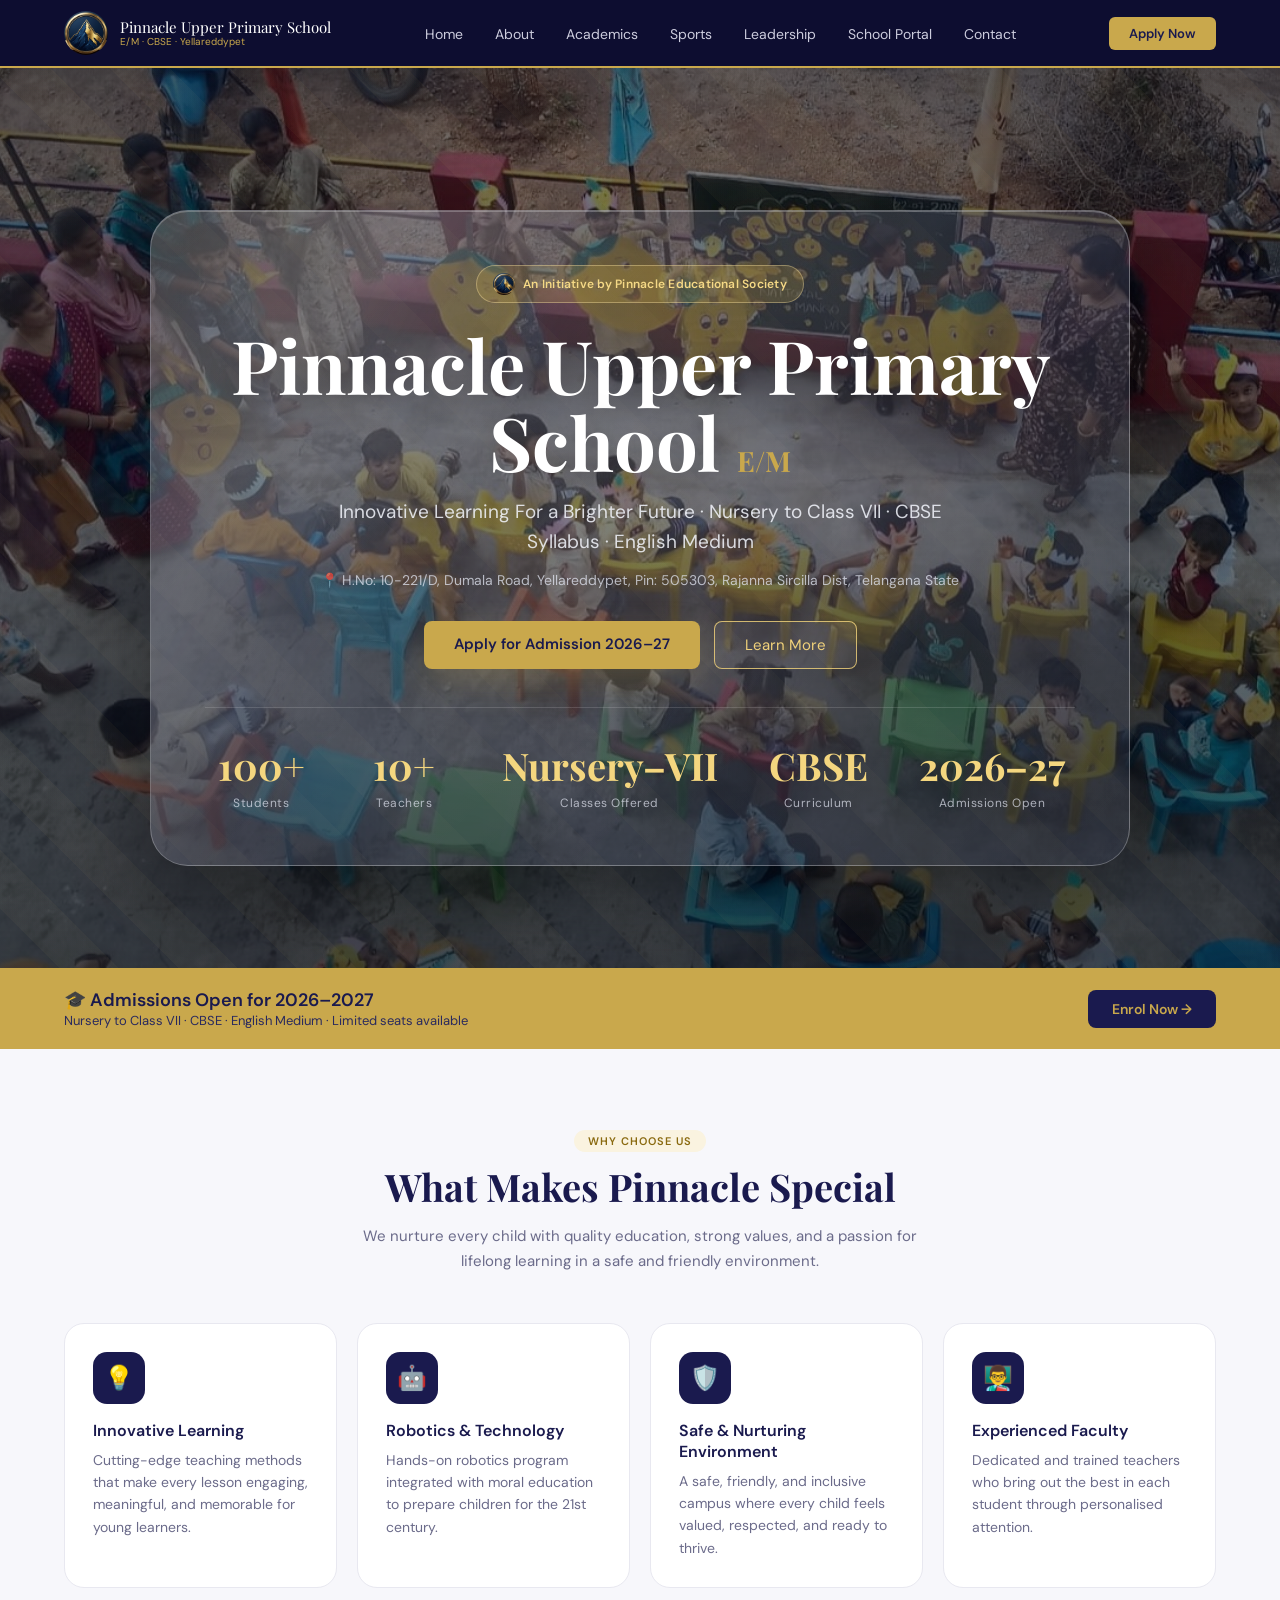
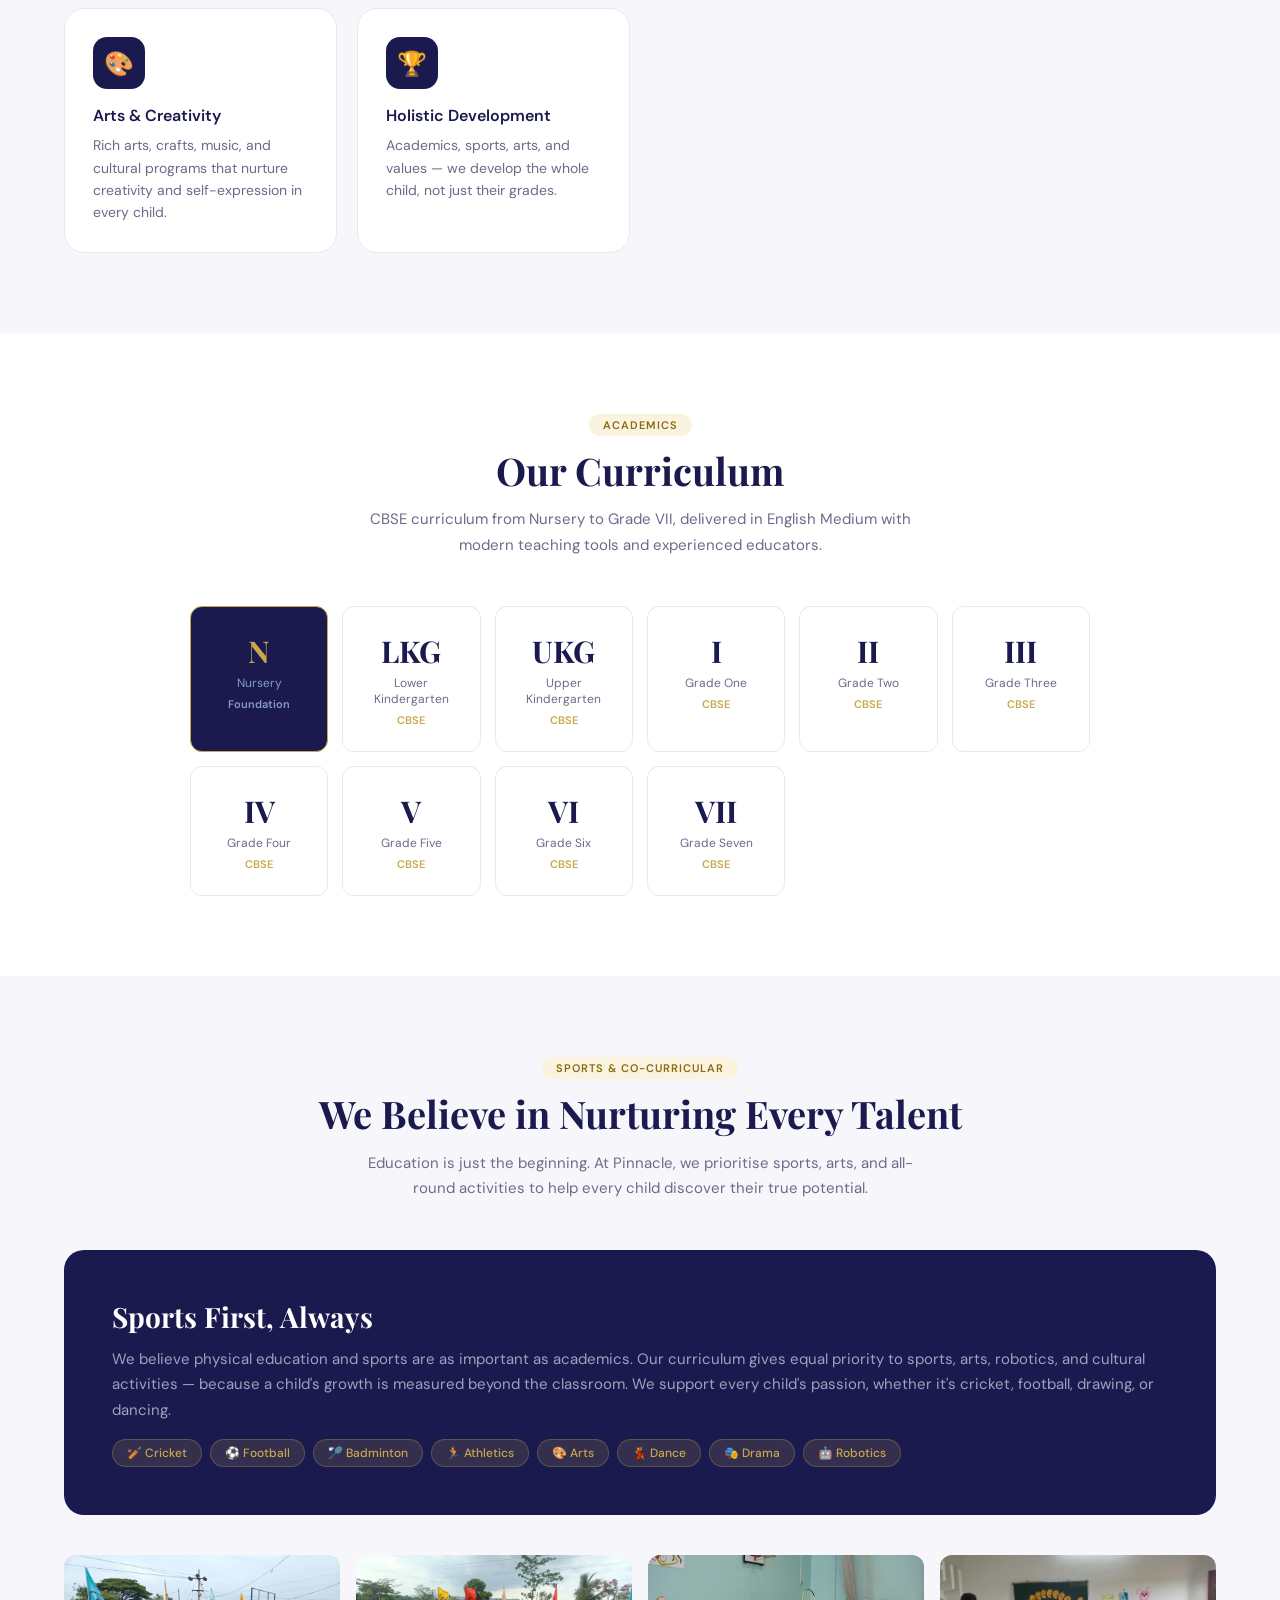
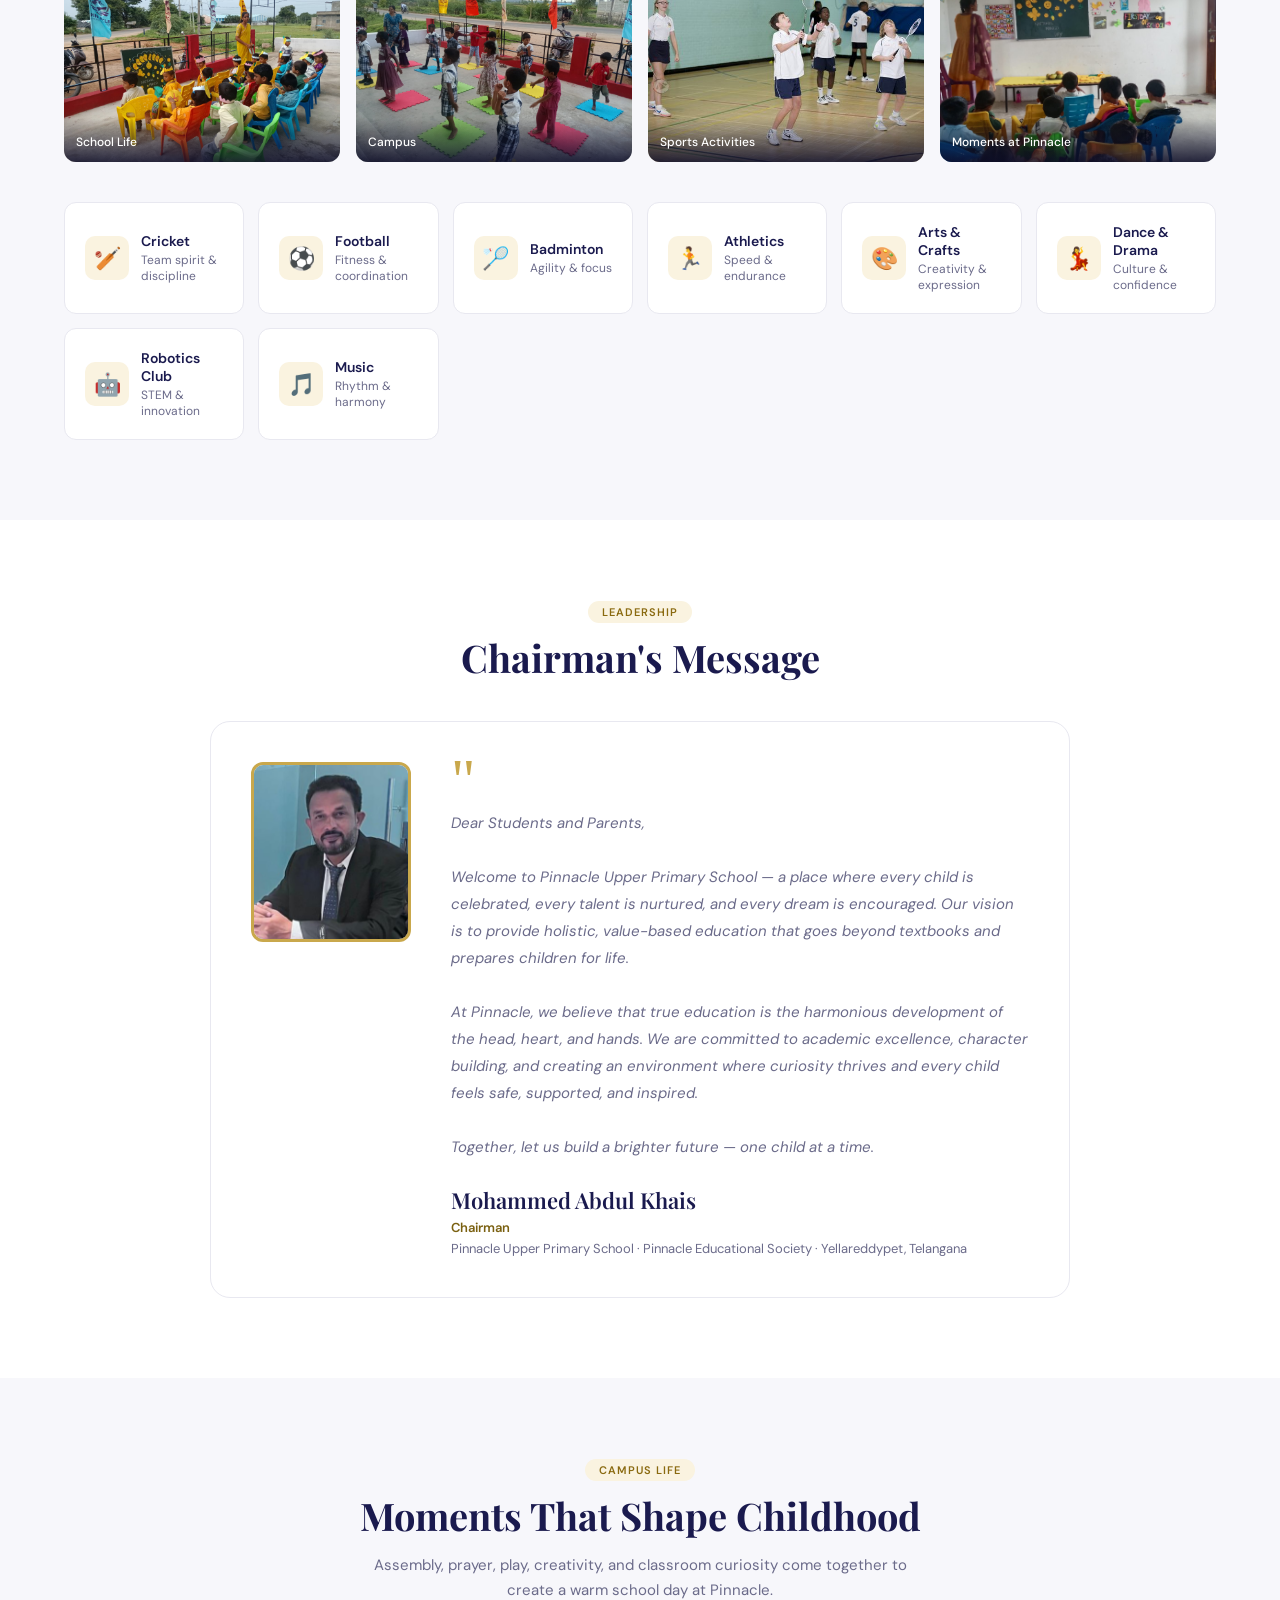
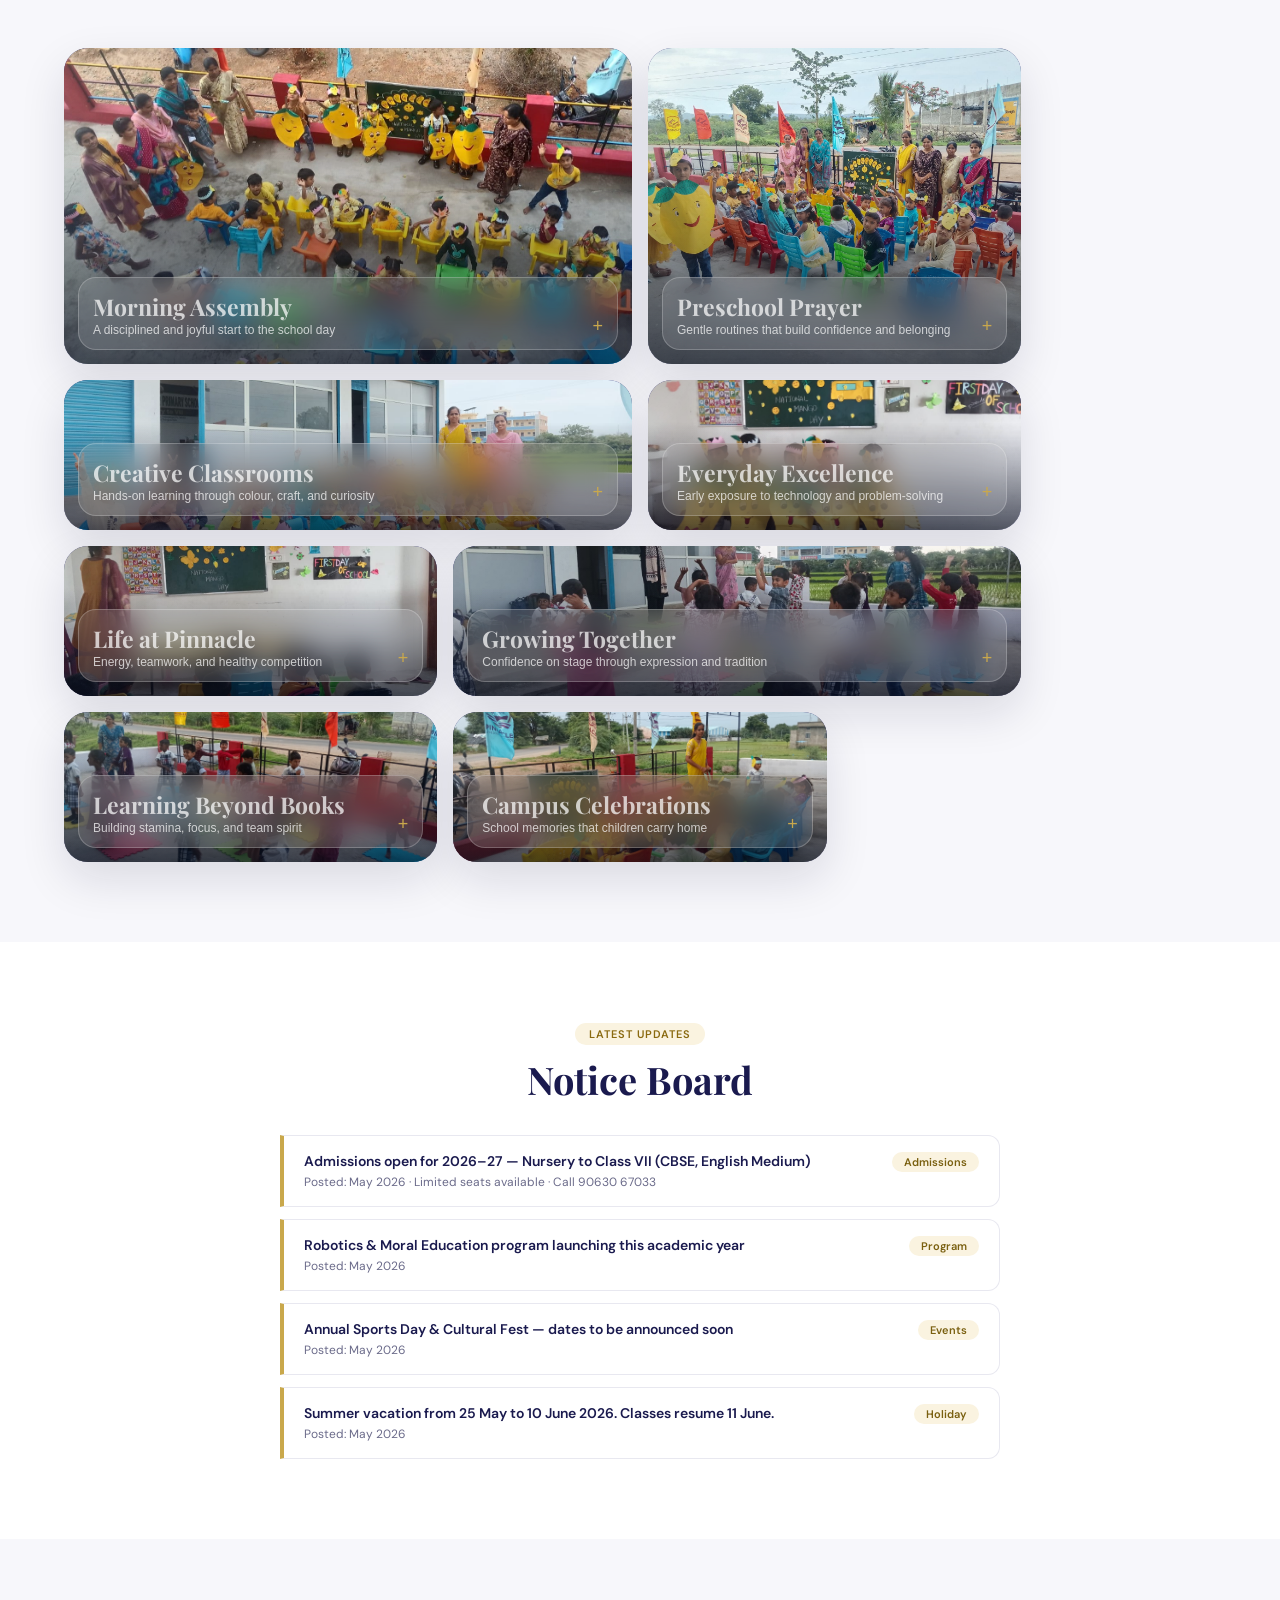
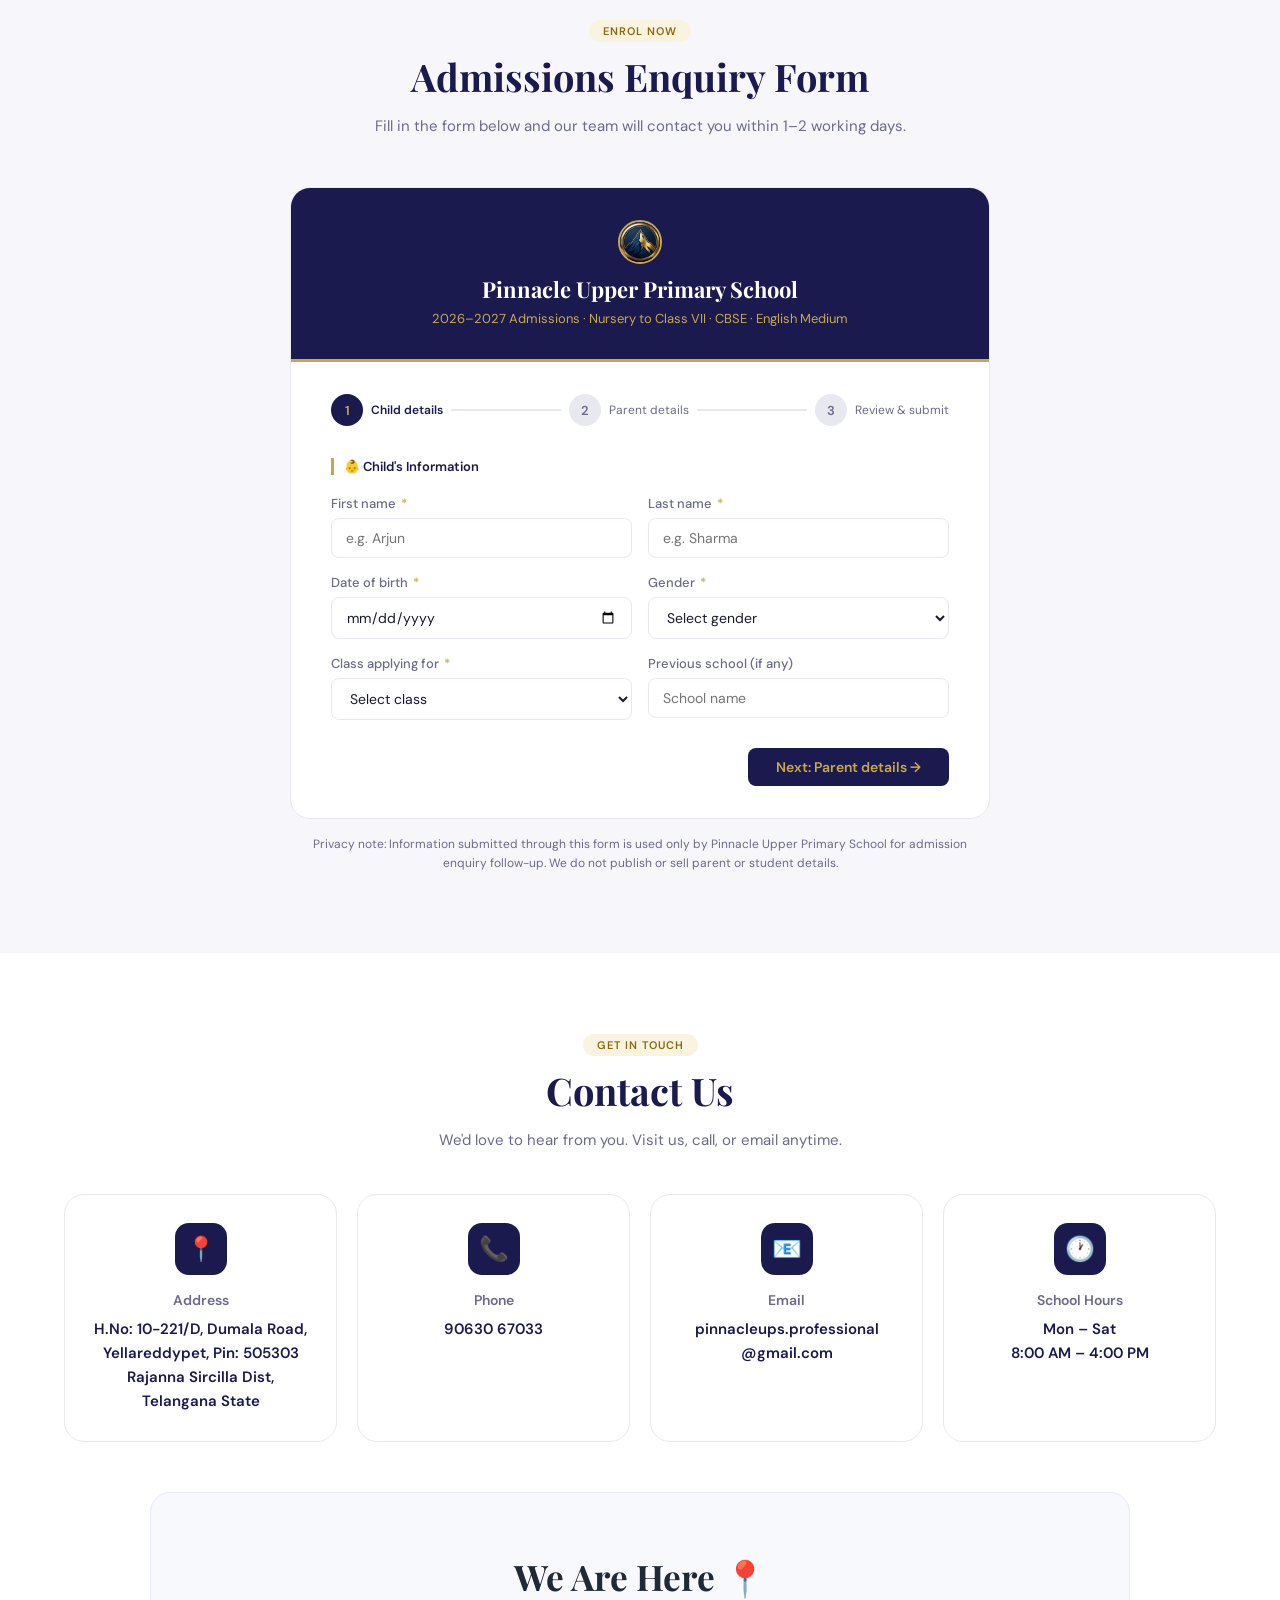
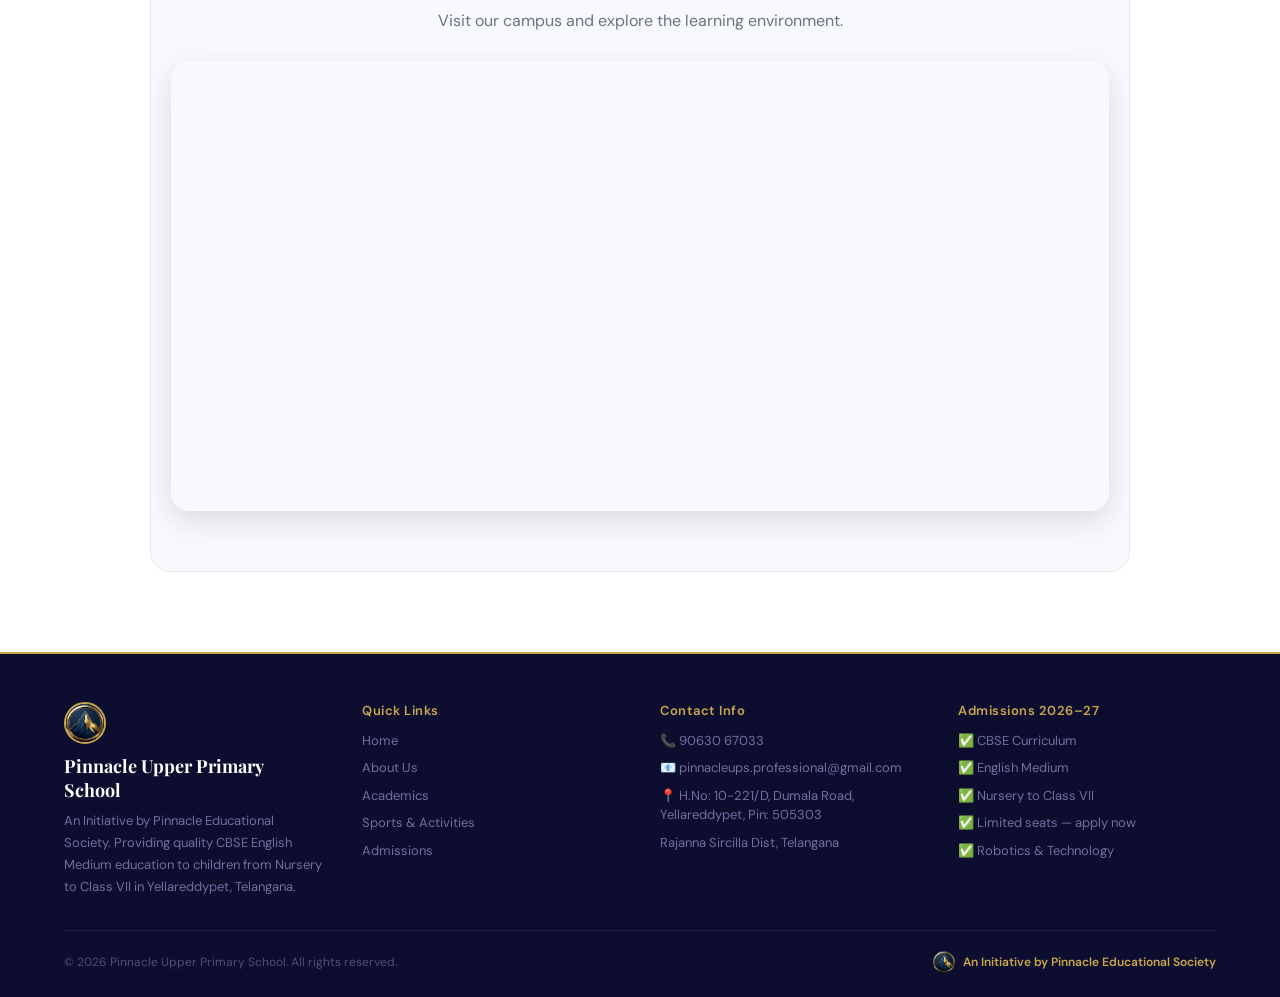
==== index.html @ 360ef7a5 "Update index.html" ====
<!doctype html>
<html lang="en">
  <head>
    <meta charset="UTF-8" />
    <meta name="viewport" content="width=device-width, initial-scale=1.0" />
    <title>Pinnacle Upper Primary School | E/M | CBSE | Yellareddypet</title>
    <meta
      name="description"
      content="Pinnacle Upper Primary School E/M in Yellareddypet offers CBSE English Medium education from Nursery to Class VII with academics, sports, arts, robotics, and values-based learning."
    />
    <meta
      name="keywords"
      content="Pinnacle Upper Primary School, Yellareddypet school, CBSE school, English Medium school, Nursery to Class VII, Rajanna Sircilla"
    />
    <meta name="author" content="Pinnacle Upper Primary School" />
    <meta name="robots" content="index, follow" />
    <meta name="theme-color" content="#0d0d30" />
    <meta
      property="og:title"
      content="Pinnacle Upper Primary School | E/M | CBSE | Yellareddypet"
    />
    <meta
      property="og:description"
      content="CBSE English Medium education from Nursery to Class VII in Yellareddypet, Telangana."
    />
    <meta property="og:type" content="website" />
    <meta property="og:image" content="Images/schoollogo.jpeg" />
    <meta name="twitter:card" content="summary" />
    <link rel="icon" type="image/png" href="Images/schoollogo.jpeg" />
    <link rel="apple-touch-icon" href="Images/schoollogo.jpeg" />
    <link rel="preconnect" href="https://fonts.googleapis.com" />
    <link rel="preconnect" href="https://fonts.gstatic.com" crossorigin />
    <link
      href="https://fonts.googleapis.com/css2?family=Playfair+Display:wght@400;600;700&family=DM+Sans:wght@300;400;500;600&display=swap"
      rel="stylesheet"
    />
    <script type="application/ld+json">
      {
        "@context": "https://schema.org",
        "@type": "School",
        "name": "Pinnacle Upper Primary School",
        "address": {
          "@type": "PostalAddress",
          "streetAddress": "H.No: 10-221/D, Dumala Road",
          "addressLocality": "Yellareddypet",
          "addressRegion": "Telangana",
          "postalCode": "505303",
          "addressCountry": "IN"
        },
        "telephone": "+91-9063067033",
        "email": "pinnacleups.professional@gmail.com"
      }
    </script>
    <style>
      :root {
        --navy: #1a1a4e;
        --navy-dark: #0d0d30;
        --navy-mid: #2a2a6e;
        --gold: #c9a84c;
        --gold-light: #e8c97a;
        --gold-pale: #faf3e0;
        --white: #ffffff;
        --gray-light: #f7f7fb;
        --gray: #e8e8f0;
        --text: #1a1a2e;
        --text-muted: #6b6b8a;
        --radius: 12px;
        --radius-lg: 20px;
      }
      * {
        margin: 0;
        padding: 0;
        box-sizing: border-box;
      }
      html {
        scroll-behavior: smooth;
      }
      body {
        font-family: "DM Sans", sans-serif;
        color: var(--text);
        background: #fff;
        overflow-x: hidden;
      }
      h1,
      h2,
      h3,
      h4 {
        font-family: "Playfair Display", serif;
      }
      .skip-link {
        position: absolute;
        left: -999px;
        top: 12px;
        z-index: 2000;
        background: var(--gold);
        color: var(--navy);
        padding: 10px 16px;
        border-radius: 6px;
        font-weight: 600;
        text-decoration: none;
      }
      .skip-link:focus {
        left: 12px;
      }

      /* ── NAV ── */
      nav {
        position: sticky;
        top: 0;
        z-index: 1000;
        background: var(--navy-dark);
        border-bottom: 2px solid var(--gold);
        padding: 0 5%;
        display: flex;
        align-items: center;
        justify-content: space-between;
        height: 68px;
      }
      .nav-logo {
        display: flex;
        align-items: center;
        gap: 12px;
        text-decoration: none;
      }
      .nav-logo-icon {
        width: 44px;
        height: 44px;
        background: var(--gold);
        border-radius: 50%;
        display: flex;
        align-items: center;
        justify-content: center;
        overflow: hidden;
      }
      .nav-logo-icon img {
        width: 100%;
        height: 100%;
        object-fit: cover;
        display: block;
      }
      .inline-logo {
        width: 22px;
        height: 22px;
        border-radius: 50%;
        object-fit: cover;
        display: inline-block;
        vertical-align: middle;
        flex-shrink: 0;
      }
      .form-logo {
        width: 44px;
        height: 44px;
        border-radius: 50%;
        object-fit: cover;
        display: block;
        margin: 0 auto 10px;
        border: 2px solid var(--gold);
      }
      .footer-brand-logo {
        width: 42px;
        height: 42px;
        border-radius: 50%;
        object-fit: cover;
        display: block;
        margin-bottom: 10px;
        border: 2px solid var(--gold);
      }
      .nav-name {
        color: #fff;
        font-family: "Playfair Display", serif;
        font-size: 15px;
        line-height: 1.2;
      }
      .nav-name small {
        display: block;
        font-family: "DM Sans", sans-serif;
        font-size: 10px;
        color: var(--gold);
        font-weight: 400;
      }
      .nav-links {
        display: flex;
        gap: 2rem;
        list-style: none;
      }
      .nav-links a {
        color: #ccd;
        font-size: 14px;
        text-decoration: none;
        transition: color 0.2s;
      }
      .nav-links a:hover {
        color: var(--gold);
      }
      .nav-cta {
        background: var(--gold);
        color: var(--navy);
        padding: 8px 20px;
        border-radius: 6px;
        font-size: 13px;
        font-weight: 600;
        text-decoration: none;
        transition: background 0.2s;
      }
      .nav-cta:hover {
        background: var(--gold-light);
      }
      .nav-hamburger {
        display: none;
        flex-direction: column;
        gap: 5px;
        cursor: pointer;
        padding: 4px;
        background: transparent;
        border: 0;
      }
      .nav-hamburger span {
        width: 24px;
        height: 2px;
        background: #fff;
        border-radius: 2px;
        transition: all 0.3s;
      }
      .mobile-menu {
        display: none;
        position: fixed;
        top: 68px;
        left: 0;
        right: 0;
        background: var(--navy-dark);
        border-bottom: 2px solid var(--gold);
        padding: 1.5rem 5%;
        z-index: 999;
        flex-direction: column;
        gap: 1rem;
      }
      .mobile-menu.open {
        display: flex;
      }
      .mobile-menu a {
        color: #ccd;
        font-size: 15px;
        text-decoration: none;
        padding: 6px 0;
        border-bottom: 0.5px solid rgba(255, 255, 255, 0.1);
      }
      .mobile-menu a:last-child {
        border-bottom: none;
      }

      /* ── HERO ── */
      .hero {
        background: var(--navy-dark);
        padding: 5rem 5% 4rem;
        text-align: center;
        position: relative;
        overflow: hidden;
      }
      .hero::before {
        content: "";
        position: absolute;
        inset: 0;
        background: repeating-linear-gradient(
          45deg,
          transparent,
          transparent 40px,
          rgba(201, 168, 76, 0.03) 40px,
          rgba(201, 168, 76, 0.03) 80px
        );
      }
      .hero-badge {
        display: inline-flex;
        align-items: center;
        gap: 8px;
        background: rgba(201, 168, 76, 0.15);
        border: 1px solid rgba(201, 168, 76, 0.4);
        color: var(--gold);
        font-size: 12px;
        padding: 5px 16px;
        border-radius: 20px;
        margin-bottom: 1.5rem;
        font-weight: 500;
      }
      .hero h1 {
        color: #fff;
        font-size: clamp(28px, 5vw, 52px);
        line-height: 1.15;
        margin-bottom: 0.5rem;
      }
      .hero-em {
        color: var(--gold);
        font-size: 18px;
      }
      .hero-sub {
        color: #a0a0c0;
        font-family: "DM Sans", sans-serif;
        font-size: 16px;
        margin: 1rem auto 0.5rem;
        max-width: 560px;
        line-height: 1.6;
      }
      .hero-address {
        color: #7070a0;
        font-size: 13px;
        margin-bottom: 2rem;
      }
      .hero-btns {
        display: flex;
        gap: 14px;
        justify-content: center;
        flex-wrap: wrap;
        margin-bottom: 3rem;
      }
      .btn-gold {
        background: var(--gold);
        color: var(--navy);
        padding: 13px 30px;
        border-radius: 8px;
        font-size: 15px;
        font-weight: 600;
        text-decoration: none;
        border: none;
        cursor: pointer;
        transition: all 0.2s;
        display: inline-block;
      }
      .btn-gold:hover {
        background: var(--gold-light);
        transform: translateY(-1px);
      }
      .btn-outline-gold {
        background: transparent;
        color: var(--gold);
        padding: 13px 30px;
        border-radius: 8px;
        font-size: 15px;
        border: 1.5px solid var(--gold);
        text-decoration: none;
        cursor: pointer;
        transition: all 0.2s;
        display: inline-block;
      }
      .btn-outline-gold:hover {
        background: rgba(201, 168, 76, 0.1);
      }
      .hero-stats {
        display: flex;
        justify-content: center;
        gap: clamp(1.5rem, 4vw, 4rem);
        flex-wrap: wrap;
        padding-top: 2.5rem;
        border-top: 1px solid rgba(255, 255, 255, 0.08);
      }
      .stat-item {
        text-align: center;
      }
      .stat-num {
        font-family: "Playfair Display", serif;
        color: var(--gold);
        font-size: clamp(26px, 4vw, 38px);
        font-weight: 700;
      }
      .stat-label {
        color: #8080a0;
        font-size: 12px;
        margin-top: 4px;
        letter-spacing: 0.5px;
      }

      /* ── ADMISSION BANNER ── */
      .admission-strip {
        background: var(--gold);
        padding: 1.25rem 5%;
        display: flex;
        align-items: center;
        justify-content: space-between;
        flex-wrap: wrap;
        gap: 12px;
      }
      .admission-strip h2 {
        font-family: "DM Sans", sans-serif;
        color: var(--navy);
        font-size: 18px;
        font-weight: 600;
      }
      .admission-strip p {
        color: #2a2a5e;
        font-size: 13px;
      }
      .admission-strip a {
        background: var(--navy);
        color: var(--gold);
        padding: 10px 24px;
        border-radius: 8px;
        font-size: 14px;
        font-weight: 600;
        text-decoration: none;
        white-space: nowrap;
        transition: background 0.2s;
      }
      .admission-strip a:hover {
        background: var(--navy-mid);
      }

      /* ── SECTIONS ── */
      section {
        padding: 5rem 5%;
      }
      .section-alt {
        background: var(--gray-light);
      }
      .section-center {
        text-align: center;
      }
      .section-tag {
        display: inline-block;
        background: var(--gold-pale);
        color: #8a6a10;
        font-size: 11px;
        font-weight: 600;
        padding: 4px 14px;
        border-radius: 20px;
        letter-spacing: 1px;
        text-transform: uppercase;
        margin-bottom: 12px;
      }
      .section-title {
        font-size: clamp(24px, 3.5vw, 38px);
        color: var(--navy);
        margin-bottom: 14px;
        line-height: 1.2;
      }
      .section-desc {
        color: var(--text-muted);
        font-size: 15px;
        line-height: 1.7;
        max-width: 580px;
        margin: 0 auto;
      }

      /* ── FEATURES ── */
      .features-grid {
        display: grid;
        grid-template-columns: repeat(auto-fit, minmax(240px, 1fr));
        gap: 20px;
        margin-top: 3rem;
      }
      .feature-card {
        background: #fff;
        border: 1px solid var(--gray);
        border-radius: var(--radius-lg);
        padding: 1.75rem;
        transition:
          transform 0.2s,
          box-shadow 0.2s;
      }
      .feature-card:hover {
        transform: translateY(-4px);
        box-shadow: 0 12px 32px rgba(26, 26, 78, 0.1);
      }
      .feature-icon {
        width: 52px;
        height: 52px;
        background: var(--navy);
        border-radius: 14px;
        display: flex;
        align-items: center;
        justify-content: center;
        font-size: 24px;
        margin-bottom: 1rem;
        color: var(--gold);
      }
      .feature-card h3 {
        font-family: "DM Sans", sans-serif;
        font-size: 16px;
        font-weight: 600;
        color: var(--navy);
        margin-bottom: 8px;
      }
      .feature-card p {
        font-size: 14px;
        color: var(--text-muted);
        line-height: 1.6;
      }

      /* ── CLASSES ── */
      .classes-grid {
        display: grid;
        grid-template-columns: repeat(auto-fit, minmax(130px, 1fr));
        gap: 14px;
        margin-top: 3rem;
        max-width: 900px;
        margin-left: auto;
        margin-right: auto;
      }
      .class-card {
        background: #fff;
        border: 1.5px solid var(--gray);
        border-radius: var(--radius);
        padding: 1.5rem 1rem;
        text-align: center;
        transition: all 0.2s;
        cursor: default;
      }
      .class-card:hover {
        border-color: var(--gold);
        background: var(--gold-pale);
      }
      .class-card.featured {
        border-color: var(--gold);
        background: var(--navy);
      }
      .class-card.featured .class-num {
        color: var(--gold);
      }
      .class-card.featured .class-label,
      .class-card.featured .class-badge {
        color: #8899cc;
      }
      .class-num {
        font-family: "Playfair Display", serif;
        font-size: 30px;
        color: var(--navy);
        font-weight: 700;
      }
      .class-label {
        font-size: 12px;
        color: var(--text-muted);
        margin-top: 4px;
      }
      .class-badge {
        font-size: 11px;
        color: var(--gold);
        font-weight: 600;
        margin-top: 6px;
      }

      /* ── SPORTS ── */
      .sports-hero {
        background: var(--navy);
        border-radius: var(--radius-lg);
        padding: 3rem;
        margin-bottom: 2.5rem;
        display: flex;
        align-items: center;
        gap: 2rem;
        flex-wrap: wrap;
      }
      .sports-hero-text {
        flex: 1;
        min-width: 260px;
      }
      .sports-hero-text h3 {
        font-size: 28px;
        color: #fff;
        margin-bottom: 0.75rem;
      }
      .sports-hero-text p {
        color: #a0a0c0;
        font-size: 15px;
        line-height: 1.7;
      }
      .sports-badges {
        display: flex;
        gap: 8px;
        flex-wrap: wrap;
        margin-top: 1rem;
      }
      .sport-badge {
        background: rgba(201, 168, 76, 0.15);
        border: 1px solid rgba(201, 168, 76, 0.3);
        color: var(--gold);
        font-size: 12px;
        padding: 5px 14px;
        border-radius: 20px;
        font-weight: 500;
      }
      .sports-Images {
        display: grid;
        grid-template-columns: repeat(auto-fit, minmax(200px, 1fr));
        gap: 16px;
        margin-bottom: 2.5rem;
      }
      .sports-img-card {
        border-radius: var(--radius);
        overflow: hidden;
        aspect-ratio: 4/3;
        position: relative;
        background: var(--navy-mid);
      }
      .sports-img-card img {
        width: 100%;
        height: 100%;
        object-fit: cover;
        transition: transform 0.4s;
        display: block;
      }
      .sports-img-card:hover img {
        transform: scale(1.05);
      }
      .sports-img-overlay {
        position: absolute;
        bottom: 0;
        left: 0;
        right: 0;
        background: linear-gradient(transparent, rgba(13, 13, 40, 0.85));
        padding: 1rem 0.75rem 0.75rem;
        color: #fff;
        font-size: 12px;
        font-weight: 500;
      }
      .sports-activities {
        display: grid;
        grid-template-columns: repeat(auto-fit, minmax(180px, 1fr));
        gap: 14px;
      }
      .sport-activity {
        background: #fff;
        border: 1px solid var(--gray);
        border-radius: var(--radius);
        padding: 1.25rem;
        display: flex;
        align-items: center;
        gap: 12px;
        transition: border-color 0.2s;
      }
      .sport-activity:hover {
        border-color: var(--gold);
      }
      .sport-activity-icon {
        width: 44px;
        height: 44px;
        background: var(--gold-pale);
        border-radius: 10px;
        display: flex;
        align-items: center;
        justify-content: center;
        font-size: 22px;
        flex-shrink: 0;
      }
      .sport-activity h4 {
        font-family: "DM Sans", sans-serif;
        font-size: 14px;
        font-weight: 600;
        color: var(--navy);
      }
      .sport-activity p {
        font-size: 12px;
        color: var(--text-muted);
        margin-top: 2px;
      }

      /* ── PRINCIPAL ── */
      .principal-card {
        background: #fff;
        border: 1px solid var(--gray);
        border-radius: var(--radius-lg);
        padding: 2.5rem;
        display: flex;
        gap: 2.5rem;
        align-items: flex-start;
        flex-wrap: wrap;
      }
      .principal-photo {
        width: 160px;
        height: 180px;
        border-radius: var(--radius);
        flex-shrink: 0;
        overflow: hidden;
        background: var(--navy-mid);
        display: flex;
        align-items: center;
        justify-content: center;
        border: 3px solid var(--gold);
      }
      .principal-photo img {
        width: 100%;
        height: 100%;
        object-fit: cover;
      }
      .principal-content {
        flex: 1;
        min-width: 260px;
      }
      .principal-quote-mark {
        font-size: 60px;
        color: var(--gold);
        line-height: 0.6;
        margin-bottom: 12px;
        font-family: serif;
      }
      .principal-message {
        font-size: 15px;
        color: var(--text-muted);
        line-height: 1.8;
        font-style: italic;
        margin-bottom: 1.5rem;
      }
      .principal-name {
        font-family: "Playfair Display", serif;
        font-size: 22px;
        color: var(--navy);
        font-weight: 600;
      }
      .principal-role {
        font-size: 13px;
        color: #7a6010;
        font-weight: 600;
        margin-top: 4px;
      }
      .principal-title {
        font-size: 13px;
        color: var(--text-muted);
        margin-top: 4px;
      }
      /* ── GALLERY ── */
      .gallery-grid {
        display: grid;
        grid-template-columns: repeat(3, 1fr);
        grid-template-rows: auto;
        gap: 14px;
      }
      .gallery-item {
        border-radius: var(--radius);
        overflow: hidden;
        position: relative;
        background: var(--navy-mid);
        aspect-ratio: 4/3;
      }
      .gallery-item:first-child {
        grid-column: span 2;
        aspect-ratio: 16/9;
      }
      .gallery-item img {
        width: 100%;
        height: 100%;
        object-fit: cover;
        display: block;
        transition: transform 0.4s;
      }
      .gallery-item:hover img {
        transform: scale(1.05);
      }
      .gallery-label {
        position: absolute;
        bottom: 0;
        left: 0;
        right: 0;
        background: linear-gradient(transparent, rgba(13, 13, 48, 0.9));
        padding: 1rem 0.75rem 0.75rem;
        color: #fff;
        font-size: 12px;
        font-weight: 500;
      }

      /* ── NOTICES ── */
      .notices-list {
        display: flex;
        flex-direction: column;
        gap: 12px;
        margin-top: 2rem;
      }
      .notice-item {
        background: #fff;
        border: 1px solid var(--gray);
        border-left: 4px solid var(--gold);
        border-radius: 0 var(--radius) var(--radius) 0;
        padding: 1rem 1.25rem;
        display: flex;
        align-items: flex-start;
        justify-content: space-between;
        gap: 1rem;
        flex-wrap: wrap;
      }
      .notice-tag {
        background: var(--gold-pale);
        color: #7a6010;
        font-size: 11px;
        padding: 3px 12px;
        border-radius: 20px;
        font-weight: 600;
        white-space: nowrap;
      }
      .notice-title {
        font-size: 14px;
        font-weight: 600;
        color: var(--navy);
        margin-bottom: 4px;
      }
      .notice-date {
        font-size: 12px;
        color: var(--text-muted);
      }

      /* ── FEE STRUCTURE ── */
      .fee-wrap {
        max-width: 980px;
        margin: 3rem auto 0;
        background: #fff;
        border: 1px solid var(--gray);
        border-radius: var(--radius-lg);
        overflow: hidden;
      }
      .fee-header {
        background: var(--navy);
        color: #fff;
        padding: 1.5rem 2rem;
        border-bottom: 3px solid var(--gold);
      }
      .fee-header h3 {
        font-size: 22px;
        margin-bottom: 6px;
      }
      .fee-header p {
        color: #a0a0c0;
        font-size: 13px;
        line-height: 1.6;
      }
      .fee-table-scroll {
        overflow-x: auto;
      }
      .fee-table {
        width: 100%;
        border-collapse: collapse;
        min-width: 680px;
      }
      .fee-table th,
      .fee-table td {
        padding: 12px 14px;
        border-bottom: 1px solid var(--gray);
        text-align: right;
        font-size: 14px;
      }
      .fee-table th:first-child,
      .fee-table td:first-child {
        text-align: left;
        font-weight: 600;
        color: var(--navy);
      }
      .fee-table th {
        background: var(--gold-pale);
        color: #7a6010;
        font-size: 12px;
        text-transform: uppercase;
        letter-spacing: 0.5px;
      }
      .fee-table tr:last-child td {
        border-bottom: none;
      }
      .fee-note {
        padding: 1rem 1.25rem;
        background: var(--gray-light);
        color: var(--text-muted);
        font-size: 13px;
        line-height: 1.6;
      }
      .privacy-note {
        max-width: 700px;
        margin: 1rem auto 0;
        color: var(--text-muted);
        font-size: 12px;
        line-height: 1.6;
        text-align: center;
      }
      .map-wrap {
        max-width: 980px;
        margin: 2.5rem auto 0;
        border-radius: var(--radius-lg);
        overflow: hidden;
        border: 1px solid var(--gray);
        background: #fff;
      }
      .map-wrap iframe {
        display: block;
        width: 100%;
        height: 420px;
        border: 0;
      }

      /* ── ADMISSIONS FORM ── */
      #admissions {
        background: var(--gray-light);
      }
      .form-container {
        max-width: 700px;
        margin: 3rem auto 0;
        background: #fff;
        border-radius: var(--radius-lg);
        border: 1px solid var(--gray);
        overflow: hidden;
      }
      .form-top {
        background: var(--navy);
        padding: 2rem 2.5rem;
        text-align: center;
        border-bottom: 3px solid var(--gold);
      }
      .form-top h3 {
        color: #fff;
        font-size: 22px;
        margin-bottom: 6px;
      }
      .form-top p {
        color: var(--gold);
        font-size: 13px;
      }
      .form-body {
        padding: 2rem 2.5rem;
      }

      .step-indicator {
        display: flex;
        align-items: center;
        margin-bottom: 2rem;
        gap: 0;
      }
      .si-step {
        display: flex;
        align-items: center;
        flex: 1;
      }
      .si-circle {
        width: 32px;
        height: 32px;
        border-radius: 50%;
        display: flex;
        align-items: center;
        justify-content: center;
        font-size: 13px;
        font-weight: 600;
        flex-shrink: 0;
        transition: all 0.3s;
      }
      .si-circle.active {
        background: var(--navy);
        color: var(--gold);
      }
      .si-circle.done {
        background: var(--gold);
        color: var(--navy);
      }
      .si-circle.pending {
        background: var(--gray);
        color: var(--text-muted);
      }
      .si-label {
        font-size: 12px;
        margin-left: 8px;
        white-space: nowrap;
      }
      .si-label.active {
        color: var(--navy);
        font-weight: 600;
      }
      .si-label.done {
        color: var(--gold);
        font-weight: 600;
      }
      .si-label.pending {
        color: var(--text-muted);
      }
      .si-line {
        flex: 1;
        height: 2px;
        background: var(--gray);
        margin: 0 8px;
        transition: background 0.3s;
      }
      .si-line.done {
        background: var(--gold);
      }

      .form-section-title {
        font-family: "DM Sans", sans-serif;
        font-size: 13px;
        font-weight: 600;
        color: var(--navy);
        border-left: 3px solid var(--gold);
        padding-left: 10px;
        margin-bottom: 1.25rem;
      }
      .form-grid2 {
        display: grid;
        grid-template-columns: 1fr 1fr;
        gap: 16px;
      }
      .form-field {
        display: flex;
        flex-direction: column;
        gap: 6px;
      }
      .form-field label {
        font-size: 13px;
        color: var(--text-muted);
        font-weight: 500;
      }
      .form-field label .req {
        color: var(--gold);
        margin-left: 2px;
      }
      .form-field input,
      .form-field select,
      .form-field textarea {
        border: 1.5px solid var(--gray);
        border-radius: 8px;
        padding: 10px 14px;
        font-size: 14px;
        font-family: "DM Sans", sans-serif;
        color: var(--text);
        background: #fff;
        width: 100%;
        transition: border-color 0.2s;
      }
      .form-field input:focus,
      .form-field select:focus,
      .form-field textarea:focus {
        outline: none;
        border-color: var(--navy);
      }
      .form-field.error input,
      .form-field.error select,
      .form-field.error textarea {
        border-color: #e24b4a;
      }
      .form-field .err-msg {
        font-size: 11px;
        color: #e24b4a;
        display: none;
      }
      .form-field.error .err-msg {
        display: block;
      }
      .form-field textarea {
        resize: vertical;
        min-height: 90px;
      }

      .form-btns {
        display: flex;
        gap: 12px;
        justify-content: flex-end;
        margin-top: 1.75rem;
      }
      .btn-back-form {
        background: transparent;
        border: 1.5px solid var(--gray);
        color: var(--text-muted);
        padding: 10px 22px;
        border-radius: 8px;
        font-size: 14px;
        cursor: pointer;
        font-family: "DM Sans", sans-serif;
        transition: all 0.2s;
      }
      .btn-back-form:hover {
        border-color: var(--navy);
        color: var(--navy);
      }
      .btn-next-form {
        background: var(--navy);
        color: var(--gold);
        padding: 10px 28px;
        border-radius: 8px;
        font-size: 14px;
        font-weight: 600;
        border: none;
        cursor: pointer;
        font-family: "DM Sans", sans-serif;
        transition: all 0.2s;
      }
      .btn-next-form:hover {
        background: var(--navy-mid);
      }
      .btn-submit-form {
        background: var(--gold);
        color: var(--navy);
        padding: 10px 28px;
        border-radius: 8px;
        font-size: 14px;
        font-weight: 600;
        border: none;
        cursor: pointer;
        font-family: "DM Sans", sans-serif;
        transition: all 0.2s;
      }
      .btn-submit-form:hover {
        background: var(--gold-light);
      }
      .btn-submit-form:disabled {
        opacity: 0.7;
        cursor: not-allowed;
        transform: none;
      }
      .form-error {
        display: none;
        background: #fff1f1;
        border: 1px solid rgba(226, 75, 74, 0.35);
        color: #a33130;
        border-radius: 8px;
        padding: 10px 14px;
        margin-top: 1rem;
        font-size: 13px;
        line-height: 1.5;
      }
      .form-error.show {
        display: block;
      }

      .review-grid {
        display: grid;
        grid-template-columns: 1fr 1fr;
        gap: 10px;
      }
      .review-item {
        background: var(--gray-light);
        border-radius: 8px;
        padding: 10px 14px;
      }
      .review-item label {
        font-size: 11px;
        color: var(--text-muted);
        display: block;
        margin-bottom: 3px;
      }
      .review-item span {
        font-size: 14px;
        font-weight: 600;
        color: var(--navy);
      }

      .success-screen {
        text-align: center;
        padding: 2.5rem 1rem;
      }
      .success-icon-wrap {
        width: 72px;
        height: 72px;
        background: var(--gold);
        border-radius: 50%;
        display: flex;
        align-items: center;
        justify-content: center;
        font-size: 36px;
        margin: 0 auto 1.5rem;
      }
      .success-screen h3 {
        font-size: 24px;
        color: var(--navy);
        margin-bottom: 10px;
      }
      .success-screen p {
        color: var(--text-muted);
        font-size: 15px;
        line-height: 1.7;
        max-width: 400px;
        margin: 0 auto;
      }
      .success-ref {
        display: inline-block;
        background: var(--gold-pale);
        border: 1px solid rgba(201, 168, 76, 0.4);
        border-radius: 8px;
        padding: 10px 24px;
        margin-top: 1.25rem;
        font-size: 14px;
        color: #7a6010;
        font-weight: 600;
      }
      .success-contacts {
        display: flex;
        gap: 1.5rem;
        justify-content: center;
        margin-top: 1.5rem;
        flex-wrap: wrap;
      }
      .success-contact {
        font-size: 13px;
        color: var(--text-muted);
        display: flex;
        align-items: center;
        gap: 6px;
      }

      /* ── CONTACT ── */
      .contact-grid {
        display: grid;
        grid-template-columns: repeat(auto-fit, minmax(220px, 1fr));
        gap: 20px;
        margin-top: 2.5rem;
      }
      .contact-card {
        background: #fff;
        border: 1px solid var(--gray);
        border-radius: var(--radius-lg);
        padding: 1.75rem;
        text-align: center;
        transition: transform 0.2s;
      }
      .contact-card:hover {
        transform: translateY(-3px);
      }
      .contact-card-icon {
        width: 52px;
        height: 52px;
        background: var(--navy);
        border-radius: 14px;
        display: flex;
        align-items: center;
        justify-content: center;
        font-size: 24px;
        margin: 0 auto 1rem;
        color: var(--gold);
      }
      .contact-card h4 {
        font-family: "DM Sans", sans-serif;
        font-size: 14px;
        font-weight: 600;
        color: var(--text-muted);
        margin-bottom: 8px;
      }
      .contact-card p {
        font-size: 15px;
        color: var(--navy);
        font-weight: 600;
        line-height: 1.6;
      }

      /* ── FOOTER ── */
      footer {
        background: var(--navy-dark);
        border-top: 2px solid var(--gold);
        padding: 3rem 5% 1.5rem;
      }
      .footer-grid {
        display: grid;
        grid-template-columns: repeat(auto-fit, minmax(200px, 1fr));
        gap: 2.5rem;
        margin-bottom: 2rem;
      }
      .footer-brand h3 {
        color: #fff;
        font-size: 18px;
        margin-bottom: 8px;
      }
      .footer-brand p {
        color: #7070a0;
        font-size: 13px;
        line-height: 1.7;
      }
      .footer-section h4 {
        color: var(--gold);
        font-family: "DM Sans", sans-serif;
        font-size: 13px;
        font-weight: 600;
        letter-spacing: 0.5px;
        margin-bottom: 12px;
      }
      .footer-section ul {
        list-style: none;
      }
      .footer-section ul li {
        color: #7070a0;
        font-size: 13px;
        margin-bottom: 8px;
        line-height: 1.5;
      }
      .footer-bottom {
        border-top: 1px solid rgba(255, 255, 255, 0.08);
        padding-top: 1.25rem;
        display: flex;
        justify-content: space-between;
        align-items: center;
        flex-wrap: wrap;
        gap: 8px;
      }
      .footer-bottom p {
        color: #505070;
        font-size: 12px;
      }
      .footer-society {
        color: var(--gold);
        font-size: 12px;
        font-weight: 600;
        display: inline-flex;
        align-items: center;
        gap: 8px;
      }

      /* ── RESPONSIVE ── */
      @media (max-width: 768px) {
        .nav-links,
        .nav-cta {
          display: none;
        }
        .nav-hamburger {
          display: flex;
        }
        section {
          padding: 3.5rem 5%;
        }
        .form-grid2 {
          grid-template-columns: 1fr;
        }
        .gallery-grid {
          grid-template-columns: 1fr 1fr;
        }
        .gallery-item:first-child {
          grid-column: span 2;
        }
        .principal-card {
          flex-direction: column;
          align-items: center;
          text-align: center;
        }
        .admission-strip {
          flex-direction: column;
          text-align: center;
        }
        .review-grid {
          grid-template-columns: 1fr;
        }
        .hero-btns {
          flex-direction: column;
          align-items: center;
        }
        .sports-hero {
          flex-direction: column;
        }
        .form-body {
          padding: 1.5rem;
        }
        .si-label {
          display: none;
        }
        .footer-grid {
          grid-template-columns: 1fr;
        }
      }
      @media (max-width: 480px) {
        .gallery-grid {
          grid-template-columns: 1fr;
        }
        .gallery-item:first-child {
          grid-column: span 1;
        }
        .contact-grid {
          grid-template-columns: 1fr;
        }
        .sports-Images {
          grid-template-columns: 1fr;
        }
        .classes-grid {
          grid-template-columns: repeat(3, 1fr);
        }
        .features-grid {
          grid-template-columns: 1fr;
        }
      }

      /* ── ANIMATIONS ── */
      @keyframes fadeUp {
        from {
          opacity: 0;
          transform: translateY(24px);
        }
        to {
          opacity: 1;
          transform: translateY(0);
        }
      }
      .hero > * {
        animation: fadeUp 0.6s ease both;
      }
      .hero .hero-badge {
        animation-delay: 0.1s;
      }
      .hero h1 {
        animation-delay: 0.2s;
      }
      .hero .hero-sub {
        animation-delay: 0.3s;
      }
      .hero .hero-btns {
        animation-delay: 0.4s;
      }
      .hero .hero-stats {
        animation-delay: 0.5s;
      }

      /* Cinematic video hero enhancement */
      .hero {
        min-height: 100vh;
        min-height: 100svh;
        background: var(--navy-dark) url("Images/school1.jpg") center/cover no-repeat;
        padding: clamp(7rem, 12vh, 9rem) 5% clamp(3.5rem, 8vh, 5rem);
        display: grid;
        place-items: center;
        isolation: isolate;
      }
      .hero::before {
        display: none;
      }
      .hero-video-stage,
      .hero-video,
      .hero-video-fallback,
      .hero-overlay,
      .hero-grain {
        position: absolute;
        inset: 0;
      }
      .hero-video-stage {
        z-index: 0;
        background: var(--navy-dark);
      }
      .hero-video,
      .hero-video-fallback {
        width: 100%;
        height: 100%;
        object-fit: cover;
      }
      .hero-video {
        opacity: 0;
        transform: scale(1.035);
        transition: opacity 1.4s ease, transform 10s ease;
        will-change: opacity, transform;
      }
      .hero-video.active {
        opacity: 1;
        transform: scale(1.085);
      }
      .hero-video-fallback {
        z-index: 0;
        filter: saturate(0.92) contrast(1.04);
      }
      .hero-overlay {
        z-index: 1;
        background:
          radial-gradient(circle at 50% 42%, rgba(8, 18, 36, 0.1), rgba(5, 9, 22, 0.42) 64%),
          linear-gradient(180deg, rgba(8, 12, 28, 0.44), rgba(5, 8, 18, 0.28) 42%, rgba(5, 8, 18, 0.58));
      }
      .hero-grain {
        z-index: 2;
        opacity: 0.14;
        background: repeating-linear-gradient(
          45deg,
          transparent,
          transparent 42px,
          rgba(201, 168, 76, 0.045) 42px,
          rgba(201, 168, 76, 0.045) 84px
        );
        mix-blend-mode: screen;
      }
      .hero-content {
        width: min(980px, 100%);
        margin: 0 auto;
        position: relative;
        z-index: 3;
        transform: translateY(0);
        transition: transform 0.18s ease-out;
      }
      .hero-glass {
        position: relative;
        overflow: hidden;
        padding: clamp(1.75rem, 5vw, 3.35rem);
        border-radius: clamp(24px, 4vw, 38px);
        border: 1px solid rgba(255, 255, 255, 0.28);
        background:
          linear-gradient(135deg, rgba(255, 255, 255, 0.18), rgba(255, 255, 255, 0.06)),
          rgba(12, 18, 42, 0.32);
        box-shadow:
          0 28px 90px rgba(0, 0, 0, 0.36),
          inset 0 1px 0 rgba(255, 255, 255, 0.24);
        backdrop-filter: blur(22px) saturate(1.22);
        -webkit-backdrop-filter: blur(22px) saturate(1.22);
      }
      .hero-glass::before {
        content: "";
        position: absolute;
        inset: 0;
        pointer-events: none;
        background:
          linear-gradient(120deg, transparent 0 20%, rgba(255, 255, 255, 0.22) 38%, transparent 56%),
          radial-gradient(circle at 18% 0%, rgba(201, 168, 76, 0.22), transparent 36%);
        opacity: 0.55;
        transform: translateX(-28%);
      }
      .hero-badge,
      .hero h1,
      .hero .hero-sub,
      .hero .hero-address,
      .hero .hero-btns,
      .hero .hero-stats {
        position: relative;
        z-index: 1;
        animation: heroReveal 0.85s cubic-bezier(0.2, 0.8, 0.2, 1) both;
      }
      .hero-badge {
        background: rgba(201, 168, 76, 0.22);
        border: 1px solid rgba(255, 232, 169, 0.38);
        color: #f5d986;
        padding: 7px 16px;
        font-weight: 600;
        letter-spacing: 0.02em;
        animation-delay: 0.12s;
      }
      .hero h1 {
        font-size: clamp(34px, 6vw, 74px);
        line-height: 1.04;
        margin-bottom: 0.75rem;
        text-shadow: 0 10px 38px rgba(0, 0, 0, 0.34);
        animation-delay: 0.26s;
      }
      .hero-em {
        font-size: clamp(18px, 2.4vw, 28px);
      }
      .hero-sub {
        color: rgba(245, 248, 255, 0.84);
        font-size: clamp(15px, 2vw, 19px);
        max-width: 680px;
        animation-delay: 0.4s;
      }
      .hero-address {
        color: rgba(231, 235, 248, 0.72);
        font-size: clamp(12px, 1.7vw, 14px);
        margin: 0.85rem auto 2rem;
        max-width: 760px;
        animation-delay: 0.5s;
      }
      .hero-btns {
        margin-bottom: 2.4rem;
        animation-delay: 0.62s;
      }
      .hero-stats {
        padding-top: 2rem;
        border-top: 1px solid rgba(255, 255, 255, 0.14);
        animation-delay: 0.78s;
      }
      .stat-item {
        min-width: 92px;
      }
      .hero .stat-num {
        color: #f4d67f;
      }
      .hero .stat-label {
        color: rgba(235, 238, 249, 0.68);
      }
      .btn-gold {
        box-shadow: 0 14px 34px rgba(201, 168, 76, 0.24);
        transition: transform 0.22s ease, box-shadow 0.22s ease, background 0.22s ease;
      }
      .btn-gold:hover {
        transform: translateY(-2px);
        box-shadow: 0 18px 42px rgba(201, 168, 76, 0.32);
      }
      .btn-outline-gold {
        background: rgba(255, 255, 255, 0.07);
        color: #f1d27b;
        border-color: rgba(241, 210, 123, 0.82);
        transition: transform 0.22s ease, background 0.22s ease, border-color 0.22s ease;
      }
      .btn-outline-gold:hover {
        background: rgba(255, 255, 255, 0.13);
        border-color: #fff0b8;
        transform: translateY(-2px);
      }
      .btn-video {
        display: none;
        font-family: inherit;
      }
      .hero.has-video .btn-video {
        display: inline-block;
      }
      .campus-video-modal {
        position: fixed;
        inset: 0;
        z-index: 2000;
        display: none;
        align-items: center;
        justify-content: center;
        padding: 5%;
        background: rgba(4, 7, 18, 0.78);
        backdrop-filter: blur(12px);
        -webkit-backdrop-filter: blur(12px);
      }
      .campus-video-modal.open {
        display: flex;
      }
      .campus-video-dialog {
        width: min(980px, 100%);
        background: rgba(13, 13, 48, 0.86);
        border: 1px solid rgba(255, 255, 255, 0.22);
        border-radius: 24px;
        box-shadow: 0 28px 90px rgba(0, 0, 0, 0.42);
        padding: 14px;
        position: relative;
      }
      .campus-video-dialog video {
        width: 100%;
        max-height: 78vh;
        border-radius: 16px;
        display: block;
        background: #000;
      }
      .campus-video-close {
        position: absolute;
        top: -16px;
        right: -16px;
        width: 42px;
        height: 42px;
        border-radius: 50%;
        border: 1px solid rgba(255, 255, 255, 0.35);
        background: rgba(255, 255, 255, 0.9);
        color: var(--navy);
        font-size: 20px;
        cursor: pointer;
      }
      @keyframes heroReveal {
        from {
          opacity: 0;
          transform: translateY(22px);
          filter: blur(4px);
        }
        to {
          opacity: 1;
          transform: translateY(0);
          filter: blur(0);
        }
      }
      @media (max-width: 768px) {
        .hero {
          min-height: auto;
          padding: 5.4rem 5% 2.25rem;
        }
        .hero-glass {
          border-radius: 24px;
          padding: 1.45rem;
          background:
            linear-gradient(135deg, rgba(255, 255, 255, 0.2), rgba(255, 255, 255, 0.08)),
            rgba(10, 16, 38, 0.54);
        }
        .hero-btns a,
        .hero-btns button {
          width: min(100%, 320px);
        }
        .hero-stats {
          display: grid;
          grid-template-columns: repeat(2, minmax(0, 1fr));
          gap: 1rem;
        }
        .stat-item:last-child {
          grid-column: span 2;
        }
      }
      @media (max-width: 480px) {
        .hero {
          min-height: auto;
          padding-top: 5.1rem;
        }
        .hero h1 {
          font-size: clamp(31px, 11vw, 46px);
        }
        .hero-address {
          margin-bottom: 1.5rem;
        }
        .campus-video-close {
          top: -12px;
          right: -8px;
        }
      }
      @media (prefers-reduced-motion: reduce) {
        .hero-video,
        .hero-video.active,
        .hero-content,
        .hero-badge,
        .hero h1,
        .hero .hero-sub,
        .hero .hero-address,
        .hero .hero-btns,
        .hero .hero-stats {
          animation: none !important;
          transition: none !important;
          transform: none !important;
        }
      }

      /* Premium mobile hero and campus life section */
      @media (max-width: 768px) {
        .hero.mobile-poster {
          min-height: auto;
          padding: 5.25rem 5% 2.25rem;
          place-items: center;
          background-position: center top;
        }
        .hero.mobile-poster .hero-video-stage::after {
          content: "";
          position: absolute;
          inset: 0;
          background:
            linear-gradient(180deg, rgba(5, 8, 18, 0.18), rgba(5, 8, 18, 0.28) 42%, rgba(5, 8, 18, 0.72)),
            radial-gradient(circle at 50% 18%, transparent 0 34%, rgba(5, 8, 18, 0.46) 82%);
        }
        .hero.mobile-poster .hero-video-fallback {
          object-position: center top;
          transform: scale(1.01);
        }
        .hero.mobile-poster .hero-overlay {
          background: linear-gradient(180deg, rgba(5, 8, 18, 0.1), rgba(5, 8, 18, 0.62));
        }
        .hero.mobile-poster .hero-grain {
          opacity: 0.08;
        }
        .hero.mobile-poster .hero-content {
          transform: none !important;
        }
        .hero.mobile-poster .hero-glass {
          width: 100%;
          margin-top: 0;
          border-radius: 22px;
          padding: 1.2rem;
          background:
            linear-gradient(135deg, rgba(255, 255, 255, 0.2), rgba(255, 255, 255, 0.07)),
            rgba(11, 17, 38, 0.58);
          box-shadow: 0 18px 52px rgba(0, 0, 0, 0.32), inset 0 1px 0 rgba(255, 255, 255, 0.22);
          backdrop-filter: blur(16px) saturate(1.16);
          -webkit-backdrop-filter: blur(16px) saturate(1.16);
        }
        .hero.mobile-poster .hero-badge {
          margin-bottom: 1rem;
          font-size: 11px;
          padding: 6px 12px;
        }
        .hero.mobile-poster .hero-sub {
          margin-top: 0.75rem;
          line-height: 1.5;
        }
        .hero.mobile-poster .hero-address {
          margin: 0.75rem auto 1.25rem;
        }
        .hero.mobile-poster .hero-btns {
          gap: 10px;
          margin-bottom: 1.35rem;
        }
        .hero.mobile-poster .hero-stats {
          padding-top: 1.2rem;
          gap: 0.75rem;
        }
        .hero.mobile-poster .stat-item {
          min-width: 0;
          padding: 0.72rem 0.55rem;
          border-radius: 16px;
          background: rgba(255, 255, 255, 0.07);
          border: 1px solid rgba(255, 255, 255, 0.1);
        }
      }

      .campus-life-wrap {
        max-width: 1180px;
        margin: 2.8rem auto 0;
      }
      .campus-life-grid {
        display: grid;
        grid-template-columns: repeat(6, 1fr);
        grid-auto-rows: 150px;
        gap: 16px;
      }
      .campus-card {
        position: relative;
        overflow: hidden;
        border: none;
        border-radius: 24px;
        padding: 0;
        background: var(--navy-mid);
        cursor: pointer;
        box-shadow: 0 18px 46px rgba(13, 13, 48, 0.12);
        opacity: 0;
        transform: translateY(24px);
        transition:
          opacity 0.7s ease,
          transform 0.7s ease,
          box-shadow 0.3s ease;
      }
      .campus-card.revealed {
        opacity: 1;
        transform: translateY(0);
      }
      .campus-card:hover {
        transform: translateY(-5px);
        box-shadow: 0 24px 62px rgba(13, 13, 48, 0.18);
      }
      .campus-card.large {
        grid-column: span 3;
        grid-row: span 2;
      }
      .campus-card.wide {
        grid-column: span 3;
      }
      .campus-card.tall {
        grid-column: span 2;
        grid-row: span 2;
      }
      .campus-card.small {
        grid-column: span 2;
      }
      .campus-card img {
        width: 100%;
        height: 100%;
        object-fit: cover;
        display: block;
        transform: scale(1.02);
        transition: transform 0.7s ease, filter 0.7s ease;
      }
      .campus-card:hover img {
        transform: scale(1.08);
        filter: saturate(1.08) contrast(1.03);
      }
      .campus-card::before {
        content: "";
        position: absolute;
        inset: 0;
        z-index: 1;
        background:
          linear-gradient(180deg, transparent 28%, rgba(7, 12, 30, 0.76)),
          linear-gradient(120deg, rgba(255, 255, 255, 0.18), transparent 38%);
        opacity: 0.9;
      }
      .campus-card::after {
        content: "";
        position: absolute;
        top: -30%;
        bottom: -30%;
        left: -45%;
        width: 34%;
        z-index: 2;
        background: linear-gradient(90deg, transparent, rgba(255, 255, 255, 0.22), transparent);
        transform: rotate(18deg);
        transition: left 0.75s ease;
      }
      .campus-card:hover::after {
        left: 115%;
      }
      .campus-caption {
        position: absolute;
        left: 14px;
        right: 14px;
        bottom: 14px;
        z-index: 3;
        display: flex;
        align-items: end;
        justify-content: space-between;
        gap: 12px;
        padding: 12px 14px;
        border-radius: 18px;
        border: 1px solid rgba(255, 255, 255, 0.22);
        background: rgba(255, 255, 255, 0.12);
        backdrop-filter: blur(14px) saturate(1.16);
        -webkit-backdrop-filter: blur(14px) saturate(1.16);
        color: #fff;
        text-align: left;
      }
      .campus-caption strong {
        display: block;
        font-family: "Playfair Display", serif;
        font-size: clamp(17px, 2vw, 23px);
        line-height: 1.1;
      }
      .campus-caption span {
        display: block;
        color: rgba(255, 255, 255, 0.72);
        font-size: 12px;
        margin-top: 4px;
      }
      .campus-caption em {
        flex: 0 0 auto;
        color: var(--gold);
        font-style: normal;
        font-size: 18px;
      }
      .campus-lightbox {
        position: fixed;
        inset: 0;
        z-index: 2100;
        display: none;
        align-items: center;
        justify-content: center;
        padding: 5%;
        background: rgba(4, 7, 18, 0.82);
        backdrop-filter: blur(14px);
        -webkit-backdrop-filter: blur(14px);
      }
      .campus-lightbox.open {
        display: flex;
      }
      .campus-lightbox-card {
        width: min(1040px, 100%);
        position: relative;
      }
      .campus-lightbox-card img {
        width: 100%;
        max-height: 78vh;
        object-fit: contain;
        display: block;
        border-radius: 24px;
        box-shadow: 0 28px 90px rgba(0, 0, 0, 0.44);
        background: #050814;
      }
      .campus-lightbox-caption {
        color: #fff;
        margin-top: 14px;
        font-family: "Playfair Display", serif;
        font-size: 22px;
        text-align: center;
      }
      .campus-lightbox-close {
        position: absolute;
        top: -18px;
        right: -18px;
        width: 44px;
        height: 44px;
        border-radius: 50%;
        border: 1px solid rgba(255, 255, 255, 0.35);
        background: rgba(255, 255, 255, 0.92);
        color: var(--navy);
        font-size: 22px;
        cursor: pointer;
      }
      @media (max-width: 900px) {
        .campus-life-grid {
          grid-template-columns: repeat(4, 1fr);
          grid-auto-rows: 140px;
        }
        .campus-card.large,
        .campus-card.wide {
          grid-column: span 4;
        }
        .campus-card.tall,
        .campus-card.small {
          grid-column: span 2;
        }
      }
      @media (max-width: 560px) {
        .campus-life-wrap {
          margin-top: 2rem;
        }
        .campus-life-grid {
          display: flex;
          overflow-x: auto;
          gap: 14px;
          padding: 0 5% 12px;
          margin: 0 -5%;
          scroll-snap-type: x mandatory;
          -webkit-overflow-scrolling: touch;
        }
        .campus-card,
        .campus-card.large,
        .campus-card.wide,
        .campus-card.tall,
        .campus-card.small {
          flex: 0 0 82%;
          height: 330px;
          scroll-snap-align: center;
          border-radius: 22px;
        }
        .campus-card:nth-child(even) {
          flex-basis: 74%;
        }
        .campus-caption {
          left: 12px;
          right: 12px;
          bottom: 12px;
          padding: 11px 12px;
        }
      }
    </style>
  </head>
  <body>
    <a href="#main-content" class="skip-link">Skip to main content</a>

    <!-- NAV -->
    <nav aria-label="Primary navigation">
      <a href="#home" class="nav-logo">
        <div class="nav-logo-icon">
          <img
            src="Images/schoollogo.jpeg"
            alt="Pinnacle Upper Primary School logo"
          />
        </div>
        <div class="nav-name">
          Pinnacle Upper Primary School
          <small>E/M · CBSE · Yellareddypet</small>
        </div>
      </a>
      <ul class="nav-links">
        <li><a href="#home">Home</a></li>
        <li><a href="#about">About</a></li>
        <li><a href="#academics">Academics</a></li>
        <li><a href="#sports">Sports</a></li>
        <li><a href="#principal">Leadership</a></li>
        <li><a href="/erp/">School Portal</a></li>
        <li><a href="#contact">Contact</a></li>
      </ul>
      <a href="#admissions" class="nav-cta">Apply Now</a>
      <button
        class="nav-hamburger"
        type="button"
        onclick="toggleMenu()"
        aria-label="Open menu"
        aria-controls="mobileMenu"
        aria-expanded="false"
      >
        <span></span><span></span><span></span>
      </button>
    </nav>
    <div class="mobile-menu" id="mobileMenu" aria-label="Mobile navigation">
      <a href="#home" onclick="toggleMenu()">Home</a>
      <a href="#about" onclick="toggleMenu()">About</a>
      <a href="#academics" onclick="toggleMenu()">Academics</a>
      <a href="#sports" onclick="toggleMenu()">Sports & Activities</a>
      <a href="#principal" onclick="toggleMenu()">Principal's Message</a>
      <a href="/erp/" onclick="toggleMenu()">School Portal</a>
      <a href="#admissions" onclick="toggleMenu()">Admissions</a>
      <a href="#contact" onclick="toggleMenu()">Contact</a>
    </div>

    <main id="main-content">
      <!-- HERO -->
      <section id="home" class="hero">
        <div class="hero-video-stage" id="heroVideoStage" aria-hidden="true">
          <img
            class="hero-video-fallback"
            src="Images/school.jpg"
            alt=""
            loading="eager"
            decoding="async"
          />
        </div>
        <div class="hero-overlay" aria-hidden="true"></div>
        <div class="hero-grain" aria-hidden="true"></div>
        <div class="hero-content">
          <div class="hero-glass">
            <div class="hero-badge">
              <img class="inline-logo" src="Images/schoollogo.jpeg" alt="" /> An
              Initiative by Pinnacle Educational Society
            </div>
            <h1>Pinnacle Upper Primary School <span class="hero-em">E/M</span></h1>
            <p class="hero-sub">
              Innovative Learning For a Brighter Future · Nursery to Class VII ·
              CBSE Syllabus · English Medium
            </p>
            <p class="hero-address">
              📍 H.No: 10-221/D, Dumala Road, Yellareddypet, Pin: 505303, Rajanna
              Sircilla Dist, Telangana State
            </p>
            <div class="hero-btns">
              <a href="#admissions" class="btn-gold">Apply for Admission 2026–27</a>
              <a href="#about" class="btn-outline-gold">Learn More</a>
              <button class="btn-outline-gold btn-video" id="watchCampusVideo" type="button">
                Watch Campus Life
              </button>
            </div>
            <div class="hero-stats">
              <div class="stat-item">
                <div class="stat-num">100+</div>
                <div class="stat-label">Students</div>
              </div>
              <div class="stat-item">
                <div class="stat-num">10+</div>
                <div class="stat-label">Teachers</div>
              </div>
              <div class="stat-item">
                <div class="stat-num">Nursery–VII</div>
                <div class="stat-label">Classes Offered</div>
              </div>
              <div class="stat-item">
                <div class="stat-num">CBSE</div>
                <div class="stat-label">Curriculum</div>
              </div>
              <div class="stat-item">
                <div class="stat-num">2026–27</div>
                <div class="stat-label">Admissions Open</div>
              </div>
            </div>
          </div>
        </div>
      </section>

      <div
        class="campus-video-modal"
        id="campusVideoModal"
        role="dialog"
        aria-modal="true"
        aria-label="Campus life video"
      >
        <div class="campus-video-dialog">
          <button class="campus-video-close" id="closeCampusVideo" type="button" aria-label="Close video">
            &times;
          </button>
          <video id="campusVideoPlayer" controls playsinline preload="metadata"></video>
        </div>
      </div>

      <!-- ADMISSION STRIP -->
      <div class="admission-strip">
        <div>
          <h2>🎓 Admissions Open for 2026–2027</h2>
          <p>
            Nursery to Class VII · CBSE · English Medium · Limited seats
            available
          </p>
        </div>
        <a href="#admissions">Enrol Now →</a>
      </div>

      <!-- ABOUT -->
      <section id="about" class="section-alt" aria-labelledby="about-title">
        <div class="section-center">
          <span class="section-tag">Why Choose Us</span>
          <h2 class="section-title" id="about-title">
            What Makes Pinnacle Special
          </h2>
          <p class="section-desc">
            We nurture every child with quality education, strong values, and a
            passion for lifelong learning in a safe and friendly environment.
          </p>
        </div>
        <div class="features-grid">
          <div class="feature-card">
            <div class="feature-icon">💡</div>
            <h3>Innovative Learning</h3>
            <p>
              Cutting-edge teaching methods that make every lesson engaging,
              meaningful, and memorable for young learners.
            </p>
          </div>
          <div class="feature-card">
            <div class="feature-icon">🤖</div>
            <h3>Robotics & Technology</h3>
            <p>
              Hands-on robotics program integrated with moral education to
              prepare children for the 21st century.
            </p>
          </div>
          <div class="feature-card">
            <div class="feature-icon">🛡️</div>
            <h3>Safe & Nurturing Environment</h3>
            <p>
              A safe, friendly, and inclusive campus where every child feels
              valued, respected, and ready to thrive.
            </p>
          </div>
          <div class="feature-card">
            <div class="feature-icon">👨‍🏫</div>
            <h3>Experienced Faculty</h3>
            <p>
              Dedicated and trained teachers who bring out the best in each
              student through personalised attention.
            </p>
          </div>
          <div class="feature-card">
            <div class="feature-icon">🎨</div>
            <h3>Arts & Creativity</h3>
            <p>
              Rich arts, crafts, music, and cultural programs that nurture
              creativity and self-expression in every child.
            </p>
          </div>
          <div class="feature-card">
            <div class="feature-icon">🏆</div>
            <h3>Holistic Development</h3>
            <p>
              Academics, sports, arts, and values — we develop the whole child,
              not just their grades.
            </p>
          </div>
        </div>
      </section>

      <!-- ACADEMICS -->
      <section id="academics" aria-labelledby="academics-title">
        <div class="section-center">
          <span class="section-tag">Academics</span>
          <h2 class="section-title" id="academics-title">Our Curriculum</h2>
          <p class="section-desc">
            CBSE curriculum from Nursery to Grade VII, delivered in English
            Medium with modern teaching tools and experienced educators.
          </p>
        </div>
        <div class="classes-grid">
          <div class="class-card featured">
            <div class="class-num">N</div>
            <div class="class-label">Nursery</div>
            <div class="class-badge">Foundation</div>
          </div>
          <div class="class-card">
            <div class="class-num">LKG</div>
            <div class="class-label">Lower Kindergarten</div>
            <div class="class-badge">CBSE</div>
          </div>
          <div class="class-card">
            <div class="class-num">UKG</div>
            <div class="class-label">Upper Kindergarten</div>
            <div class="class-badge">CBSE</div>
          </div>
          <div class="class-card">
            <div class="class-num">I</div>
            <div class="class-label">Grade One</div>
            <div class="class-badge">CBSE</div>
          </div>
          <div class="class-card">
            <div class="class-num">II</div>
            <div class="class-label">Grade Two</div>
            <div class="class-badge">CBSE</div>
          </div>
          <div class="class-card">
            <div class="class-num">III</div>
            <div class="class-label">Grade Three</div>
            <div class="class-badge">CBSE</div>
          </div>
          <div class="class-card">
            <div class="class-num">IV</div>
            <div class="class-label">Grade Four</div>
            <div class="class-badge">CBSE</div>
          </div>
          <div class="class-card">
            <div class="class-num">V</div>
            <div class="class-label">Grade Five</div>
            <div class="class-badge">CBSE</div>
          </div>
          <div class="class-card">
            <div class="class-num">VI</div>
            <div class="class-label">Grade Six</div>
            <div class="class-badge">CBSE</div>
          </div>
          <div class="class-card">
            <div class="class-num">VII</div>
            <div class="class-label">Grade Seven</div>
            <div class="class-badge">CBSE</div>
          </div>
        </div>
      </section>

      <!-- SPORTS & ACTIVITIES -->
      <section id="sports" class="section-alt" aria-labelledby="sports-title">
        <div class="section-center">
          <span class="section-tag">Sports & Co-curricular</span>
          <h2 class="section-title" id="sports-title">
            We Believe in Nurturing Every Talent
          </h2>
          <p class="section-desc">
            Education is just the beginning. At Pinnacle, we prioritise sports,
            arts, and all-round activities to help every child discover their
            true potential.
          </p>
        </div>

        <div style="margin-top: 3rem">
          <div class="sports-hero">
            <div class="sports-hero-text">
              <h3>Sports First, Always</h3>
              <p>
                We believe physical education and sports are as important as
                academics. Our curriculum gives equal priority to sports, arts,
                robotics, and cultural activities — because a child's growth is
                measured beyond the classroom. We support every child's passion,
                whether it's cricket, football, drawing, or dancing.
              </p>
              <div class="sports-badges">
                <span class="sport-badge">🏏 Cricket</span>
                <span class="sport-badge">⚽ Football</span>
                <span class="sport-badge">🏸 Badminton</span>
                <span class="sport-badge">🏃 Athletics</span>
                <span class="sport-badge">🎨 Arts</span>
                <span class="sport-badge">💃 Dance</span>
                <span class="sport-badge">🎭 Drama</span>
                <span class="sport-badge">🤖 Robotics</span>
              </div>
            </div>
          </div>

          <!-- Sports Images -->
          <div class="sports-Images">
            <div class="sports-img-card">
              <img
                src="Images/sports1.jpg"
                alt="Students participating in athletics on sports day"
                loading="lazy"
                decoding="async"
              />
              <div class="sports-img-overlay">School Life</div>
            </div>
            <div class="sports-img-card">
              <img
                src="Images/sports2.jpg"
                alt="Students playing football"
                loading="lazy"
                decoding="async"
              />
              <div class="sports-img-overlay">Campus</div>
            </div>
            <div class="sports-img-card">
              <img
                src="Images/sports3.jpg"
                alt="Students playing badminton"
                loading="lazy"
                decoding="async"
              />
              <div class="sports-img-overlay">Sports Activities</div>
            </div>
            <div class="sports-img-card">
              <img
                src="Images/gallery2.jpg"
                alt="Students taking part in arts and creative activities"
                loading="lazy"
                decoding="async"
              />
              <div class="sports-img-overlay">Moments at Pinnacle</div>
            </div>
          </div>

          <div class="sports-activities">
            <div class="sport-activity">
              <div class="sport-activity-icon">🏏</div>
              <div>
                <h4>Cricket</h4>
                <p>Team spirit & discipline</p>
              </div>
            </div>
            <div class="sport-activity">
              <div class="sport-activity-icon">⚽</div>
              <div>
                <h4>Football</h4>
                <p>Fitness & coordination</p>
              </div>
            </div>
            <div class="sport-activity">
              <div class="sport-activity-icon">🏸</div>
              <div>
                <h4>Badminton</h4>
                <p>Agility & focus</p>
              </div>
            </div>
            <div class="sport-activity">
              <div class="sport-activity-icon">🏃</div>
              <div>
                <h4>Athletics</h4>
                <p>Speed & endurance</p>
              </div>
            </div>
            <div class="sport-activity">
              <div class="sport-activity-icon">🎨</div>
              <div>
                <h4>Arts & Crafts</h4>
                <p>Creativity & expression</p>
              </div>
            </div>
            <div class="sport-activity">
              <div class="sport-activity-icon">💃</div>
              <div>
                <h4>Dance & Drama</h4>
                <p>Culture & confidence</p>
              </div>
            </div>
            <div class="sport-activity">
              <div class="sport-activity-icon">🤖</div>
              <div>
                <h4>Robotics Club</h4>
                <p>STEM & innovation</p>
              </div>
            </div>
            <div class="sport-activity">
              <div class="sport-activity-icon">🎵</div>
              <div>
                <h4>Music</h4>
                <p>Rhythm & harmony</p>
              </div>
            </div>
          </div>
        </div>
      </section>

      <!-- PRINCIPAL'S MESSAGE -->
      <section id="principal" aria-labelledby="principal-title">
        <div class="section-center">
          <span class="section-tag">Leadership</span>
          <h2 class="section-title" id="principal-title">Chairman's Message</h2>
        </div>
        <div style="max-width: 860px; margin: 2.5rem auto 0">
          <div class="principal-card">
            <div class="principal-photo">
              <img
                src="Images/principal.jpeg"
                alt="Mohammed Abdul Khais, Principal of Pinnacle Upper Primary School"
                loading="lazy"
                decoding="async"
              />
            </div>
            <div class="principal-content">
              <div class="principal-quote-mark">"</div>
              <p class="principal-message">
                Dear Students and Parents,<br /><br />
                Welcome to Pinnacle Upper Primary School — a place where every
                child is celebrated, every talent is nurtured, and every dream
                is encouraged. Our vision is to provide holistic, value-based
                education that goes beyond textbooks and prepares children for
                life.<br /><br />
                At Pinnacle, we believe that true education is the harmonious
                development of the head, heart, and hands. We are committed to
                academic excellence, character building, and creating an
                environment where curiosity thrives and every child feels safe,
                supported, and inspired.<br /><br />
                Together, let us build a brighter future — one child at a time.
              </p>
              <div class="principal-name">Mohammed Abdul Khais</div>
              <div class="principal-role">Chairman</div>
              <div class="principal-title">
                Pinnacle Upper Primary School · Pinnacle Educational Society ·
                Yellareddypet, Telangana
              </div>
            </div>
          </div>
        </div>
      </section>

      <!-- GALLERY -->
      <section id="gallery" class="section-alt" aria-labelledby="gallery-title">
        <div class="section-center">
          <span class="section-tag">Campus Life</span>
          <h2 class="section-title" id="gallery-title">Moments That Shape Childhood</h2>
          <p class="section-desc">
            Assembly, prayer, play, creativity, and classroom curiosity come
            together to create a warm school day at Pinnacle.
          </p>
        </div>
        <div class="campus-life-wrap">
          <div class="campus-life-grid" id="campusLifeGrid" aria-live="polite"></div>
        </div>
      </section>

      <div
        class="campus-lightbox"
        id="campusLightbox"
        role="dialog"
        aria-modal="true"
        aria-label="Campus life image preview"
      >
        <div class="campus-lightbox-card">
          <button class="campus-lightbox-close" id="campusLightboxClose" type="button" aria-label="Close image preview">
            &times;
          </button>
          <img id="campusLightboxImage" src="" alt="" />
          <div class="campus-lightbox-caption" id="campusLightboxCaption"></div>
        </div>
      </div>

      <!-- NOTICE BOARD -->
      <section id="notices" aria-labelledby="notices-title">
        <div class="section-center">
          <span class="section-tag">Latest Updates</span>
          <h2 class="section-title" id="notices-title">Notice Board</h2>
        </div>
        <div style="max-width: 720px; margin: 0 auto">
          <div class="notices-list">
            <div class="notice-item">
              <div>
                <div class="notice-title">
                  Admissions open for 2026–27 — Nursery to Class VII (CBSE,
                  English Medium)
                </div>
                <div class="notice-date">
                  Posted: May 2026 · Limited seats available · Call 90630 67033
                </div>
              </div>
              <span class="notice-tag">Admissions</span>
            </div>
            <div class="notice-item">
              <div>
                <div class="notice-title">
                  Robotics & Moral Education program launching this academic
                  year
                </div>
                <div class="notice-date">Posted: May 2026</div>
              </div>
              <span class="notice-tag">Program</span>
            </div>
            <div class="notice-item">
              <div>
                <div class="notice-title">
                  Annual Sports Day & Cultural Fest — dates to be announced soon
                </div>
                <div class="notice-date">Posted: May 2026</div>
              </div>
              <span class="notice-tag">Events</span>
            </div>
            <div class="notice-item">
              <div>
                <div class="notice-title">
                  Summer vacation from 25 May to 10 June 2026. Classes resume 11
                  June.
                </div>
                <div class="notice-date">Posted: May 2026</div>
              </div>
              <span class="notice-tag">Holiday</span>
            </div>
          </div>
        </div>
      </section>

      <!-- ADMISSIONS FORM -->
      <section id="admissions" aria-labelledby="admissions-title">
        <div class="section-center">
          <span class="section-tag">Enrol Now</span>
          <h2 class="section-title" id="admissions-title">
            Admissions Enquiry Form
          </h2>
          <p class="section-desc">
            Fill in the form below and our team will contact you within 1–2
            working days.
          </p>
        </div>

        <div class="form-container">
          <div class="form-top">
            <img
              class="form-logo"
              src="Images/schoollogo.jpeg"
              alt="Pinnacle Upper Primary School logo"
              loading="lazy"
              decoding="async"
            />
            <h3>Pinnacle Upper Primary School</h3>
            <p>
              2026–2027 Admissions · Nursery to Class VII · CBSE · English
              Medium
            </p>
          </div>
          <div class="form-body">
            <!-- Step indicator -->
            <div class="step-indicator" id="stepIndicator">
              <div class="si-step">
                <div class="si-circle active" id="sc1">1</div>
                <span class="si-label active" id="sl1">Child details</span>
              </div>
              <div class="si-line" id="line1"></div>
              <div class="si-step">
                <div class="si-circle pending" id="sc2">2</div>
                <span class="si-label pending" id="sl2">Parent details</span>
              </div>
              <div class="si-line" id="line2"></div>
              <div class="si-step">
                <div class="si-circle pending" id="sc3">3</div>
                <span class="si-label pending" id="sl3">Review & submit</span>
              </div>
            </div>

            <!-- Step 1 -->
            <div id="formStep1">
              <div class="form-section-title">👶 Child's Information</div>
              <div class="form-grid2">
                <div class="form-field" id="ff-fname">
                  <label for="fname"
                    >First name <span class="req">*</span></label
                  >
                  <input
                    type="text"
                    id="fname"
                    name="firstName"
                    placeholder="e.g. Arjun"
                    autocomplete="given-name"
                    required
                    minlength="2"
                    aria-describedby="err-fname"
                  />
                  <span class="err-msg" id="err-fname"
                    >Please enter first name</span
                  >
                </div>
                <div class="form-field" id="ff-lname">
                  <label for="lname"
                    >Last name <span class="req">*</span></label
                  >
                  <input
                    type="text"
                    id="lname"
                    name="lastName"
                    placeholder="e.g. Sharma"
                    autocomplete="family-name"
                    required
                    minlength="2"
                    aria-describedby="err-lname"
                  />
                  <span class="err-msg" id="err-lname"
                    >Please enter last name</span
                  >
                </div>
              </div>
              <div class="form-grid2" style="margin-top: 16px">
                <div class="form-field" id="ff-dob">
                  <label for="dob"
                    >Date of birth <span class="req">*</span></label
                  >
                  <input
                    type="date"
                    id="dob"
                    name="dateOfBirth"
                    required
                    aria-describedby="err-dob"
                  />
                  <span class="err-msg" id="err-dob"
                    >Please enter date of birth</span
                  >
                </div>
                <div class="form-field" id="ff-gender">
                  <label for="gender">Gender <span class="req">*</span></label>
                  <select
                    id="gender"
                    name="gender"
                    required
                    aria-describedby="err-gender"
                  >
                    <option value="">Select gender</option>
                    <option>Male</option>
                    <option>Female</option>
                    <option>Prefer not to say</option>
                  </select>
                  <span class="err-msg" id="err-gender"
                    >Please select gender</span
                  >
                </div>
              </div>
              <div class="form-grid2" style="margin-top: 16px">
                <div class="form-field" id="ff-class">
                  <label for="applyclass"
                    >Class applying for <span class="req">*</span></label
                  >
                  <select
                    id="applyclass"
                    name="classApplied"
                    required
                    aria-describedby="err-class"
                  >
                    <option value="">Select class</option>
                    <option>Nursery</option>
                    <option>LKG</option>
                    <option>UKG</option>
                    <option>Class I</option>
                    <option>Class II</option>
                    <option>Class III</option>
                    <option>Class IV</option>
                    <option>Class V</option>
                    <option>Class VI</option>
                    <option>Class VII</option>
                  </select>
                  <span class="err-msg" id="err-class"
                    >Please select a class</span
                  >
                </div>
                <div class="form-field">
                  <label for="prevschool">Previous school (if any)</label>
                  <input
                    type="text"
                    id="prevschool"
                    name="previousSchool"
                    placeholder="School name"
                    autocomplete="organization"
                  />
                </div>
              </div>
              <div class="form-btns">
                <button class="btn-next-form" onclick="goToStep2()">
                  Next: Parent details →
                </button>
              </div>
            </div>

            <!-- Step 2 -->
            <div id="formStep2" style="display: none">
              <div class="form-section-title">
                👨‍👩‍👧 Parent / Guardian Information
              </div>
              <div class="form-grid2">
                <div class="form-field" id="ff-pname">
                  <label for="pname"
                    >Parent / guardian name <span class="req">*</span></label
                  >
                  <input
                    type="text"
                    id="pname"
                    name="parentName"
                    placeholder="Full name"
                    autocomplete="name"
                    required
                    minlength="2"
                    aria-describedby="err-pname"
                  />
                  <span class="err-msg" id="err-pname">Please enter name</span>
                </div>
                <div class="form-field" id="ff-relation">
                  <label for="relation"
                    >Relation to child <span class="req">*</span></label
                  >
                  <select
                    id="relation"
                    name="relation"
                    required
                    aria-describedby="err-relation"
                  >
                    <option value="">Select</option>
                    <option>Father</option>
                    <option>Mother</option>
                    <option>Guardian</option>
                  </select>
                  <span class="err-msg" id="err-relation"
                    >Please select relation</span
                  >
                </div>
              </div>
              <div class="form-grid2" style="margin-top: 16px">
                <div class="form-field" id="ff-phone">
                  <label for="phone"
                    >Mobile number <span class="req">*</span></label
                  >
                  <input
                    type="tel"
                    id="phone"
                    name="phone"
                    placeholder="10-digit number"
                    maxlength="10"
                    inputmode="numeric"
                    autocomplete="tel"
                    pattern="[0-9]{10}"
                    required
                    aria-describedby="err-phone"
                  />
                  <span class="err-msg" id="err-phone"
                    >Please enter valid 10-digit number</span
                  >
                </div>
                <div class="form-field" id="ff-altphone">
                  <label for="altphone">Alternate number</label>
                  <input
                    type="tel"
                    id="altphone"
                    name="alternatePhone"
                    placeholder="Optional"
                    maxlength="10"
                    inputmode="numeric"
                    autocomplete="tel"
                    pattern="[0-9]{10}"
                    aria-describedby="err-altphone"
                  />
                  <span class="err-msg" id="err-altphone"
                    >Please enter a valid 10-digit number</span
                  >
                </div>
              </div>
              <div class="form-grid2" style="margin-top: 16px">
                <div class="form-field" id="ff-email">
                  <label for="email">Email address</label>
                  <input
                    type="email"
                    id="email"
                    name="email"
                    placeholder="Optional"
                    autocomplete="email"
                    aria-describedby="err-email"
                  />
                  <span class="err-msg" id="err-email"
                    >Please enter a valid email address</span
                  >
                </div>
                <div class="form-field" id="ff-village">
                  <label for="village"
                    >Village / town <span class="req">*</span></label
                  >
                  <input
                    type="text"
                    id="village"
                    name="village"
                    placeholder="e.g. Yellareddypet"
                    autocomplete="address-level2"
                    required
                    minlength="2"
                    aria-describedby="err-village"
                  />
                  <span class="err-msg" id="err-village"
                    >Please enter location</span
                  >
                </div>
              </div>
              <div class="form-field" style="margin-top: 16px">
                <label for="heardvia">How did you hear about us?</label>
                <select id="heardvia" name="heardVia">
                  <option value="">Select</option>
                  <option>Friends / family</option>
                  <option>Pamphlet / brochure</option>
                  <option>Social media</option>
                  <option>Website</option>
                  <option>Local advertisement</option>
                  <option>Other</option>
                </select>
              </div>
              <div class="form-field" style="margin-top: 16px">
                <label for="message">Any questions or message</label>
                <textarea
                  id="message"
                  name="message"
                  placeholder="e.g. fee structure, transport, timing queries…"
                  maxlength="1000"
                ></textarea>
              </div>
              <div class="form-btns">
                <button class="btn-back-form" onclick="goToStep1()">
                  ← Back
                </button>
                <button class="btn-next-form" onclick="goToStep3()">
                  Review & submit →
                </button>
              </div>
            </div>

            <!-- Step 3 Review -->
            <div id="formStep3" style="display: none">
              <div class="form-section-title">✅ Review Your Details</div>
              <div class="review-grid" id="reviewContent"></div>
              <div
                style="
                  background: #faf3e0;
                  border: 1px solid rgba(201, 168, 76, 0.3);
                  border-radius: 8px;
                  padding: 12px 16px;
                  margin-top: 1rem;
                  font-size: 13px;
                  color: #7a6010;
                "
              >
                ℹ️ Our admissions team will contact you within 1–2 working days
                on your mobile number. Your enquiry will also be sent to
                <strong>pinnacleups.professional@gmail.com</strong>.
              </div>
              <div class="form-btns">
                <button class="btn-back-form" onclick="goToStep2()">
                  ← Edit details
                </button>
                <button
                  class="btn-submit-form"
                  id="submitBtn"
                  onclick="submitEnquiry()"
                >
                  ✉️ Submit Enquiry
                </button>
              </div>
              <div class="form-error" id="submitError" role="alert"></div>
            </div>

            <!-- Success -->
            <div id="formSuccess" style="display: none">
              <div class="success-screen">
                <div class="success-icon-wrap">✅</div>
                <h3>Enquiry Submitted!</h3>
                <p>
                  Thank you for your interest in Pinnacle Upper Primary School.
                  Our admissions team will contact you within 1–2 working days.
                </p>
                <div class="success-ref">
                  Reference: <span id="refNumber"></span>
                </div>
                <div class="success-contacts">
                  <div class="success-contact">📞 90630 67033</div>
                  <div class="success-contact">
                    📧 pinnacleups.professional@gmail.com
                  </div>
                  <div class="success-contact">
                    📍 Yellareddypet, Rajanna Sircilla Dist
                  </div>
                </div>
              </div>
            </div>
          </div>
        </div>
        <p class="privacy-note">
          Privacy note: Information submitted through this form is used only by
          Pinnacle Upper Primary School for admission enquiry follow-up. We do
          not publish or sell parent or student details.
        </p>
      </section>

      <!-- CONTACT -->
      <section id="contact" aria-labelledby="contact-title">
        <div class="section-center">
          <span class="section-tag">Get In Touch</span>
          <h2 class="section-title" id="contact-title">Contact Us</h2>
          <p class="section-desc">
            We'd love to hear from you. Visit us, call, or email anytime.
          </p>
        </div>
        <div class="contact-grid">
          <div class="contact-card">
            <div class="contact-card-icon">📍</div>
            <h4>Address</h4>
            <p>
              H.No: 10-221/D, Dumala Road, Yellareddypet, Pin: 505303<br />Rajanna
              Sircilla Dist, Telangana State
            </p>
          </div>
          <div class="contact-card">
            <div class="contact-card-icon">📞</div>
            <h4>Phone</h4>
            <p>90630 67033</p>
          </div>
          <div class="contact-card">
            <div class="contact-card-icon">📧</div>
            <h4>Email</h4>
            <p>pinnacleups.professional<br />@gmail.com</p>
          </div>
          <div class="contact-card">
            <div class="contact-card-icon">🕐</div>
            <h4>School Hours</h4>
            <p>Mon – Sat<br />8:00 AM – 4:00 PM</p>
          </div>
        </div>
        <div
          class="map-wrap"
          style="
            width: 100%;
            padding: 60px 20px;
            background: #f8f9fc;
            text-align: center;
            border-radius: 20px;
            margin-top: 50px;
          "
          aria-label="School location map"
        >
          <h2
            style="
              font-size: 2.2rem;
              font-weight: 700;
              color: #1f2937;
              margin-bottom: 10px;
            "
          >
            We Are Here 📍
          </h2>

          <p style="font-size: 1rem; color: #6b7280; margin-bottom: 30px">
            Visit our campus and explore the learning environment.
          </p>

          <iframe
                src="https://www.google.com/maps/embed?pb=!1m18!1m12!1m3!1d4096.825786694169!2d78.6595993!3d18.3821024!2m3!1f0!2f0!3f0!3m2!1i1024!2i768!4f13.1!3m3!1m2!1s0x3bccfff4b58a2f0f%3A0x981a76b9624aa70a!2sPinnacle%20School!5e1!3m2!1sen!2sin!4v1779900294297!5m2!1sen!2sin"
                title="Pinnacle Upper Primary School location on Google Maps"
                allowfullscreen=""
                loading="lazy"
                referrerpolicy="no-referrer-when-downgrade"
                style="
                  width: 100%;
                  max-width: 1100px;
                  height: 450px;
                  border: none;
                  border-radius: 18px;
                  box-shadow: 0 10px 30px rgba(0, 0, 0, 0.12);
                "
            ></iframe>
        </div>
      </section>
    </main>

    <!-- FOOTER -->
    <footer role="contentinfo">
      <div class="footer-grid">
        <div class="footer-brand">
          <img
            class="footer-brand-logo"
            src="Images/schoollogo.jpeg"
            alt="Pinnacle Upper Primary School logo"
            loading="lazy"
            decoding="async"
          />
          <h3>Pinnacle Upper Primary School</h3>
          <p>
            An Initiative by Pinnacle Educational Society. Providing quality
            CBSE English Medium education to children from Nursery to Class VII
            in Yellareddypet, Telangana.
          </p>
        </div>
        <div class="footer-section">
          <h4>Quick Links</h4>
          <ul>
            <li>
              <a href="#home" style="color: #7070a0; text-decoration: none"
                >Home</a
              >
            </li>
            <li>
              <a href="#about" style="color: #7070a0; text-decoration: none"
                >About Us</a
              >
            </li>
            <li>
              <a href="#academics" style="color: #7070a0; text-decoration: none"
                >Academics</a
              >
            </li>
            <li>
              <a href="#sports" style="color: #7070a0; text-decoration: none"
                >Sports & Activities</a
              >
            </li>
            <li>
              <a
                href="#admissions"
                style="color: #7070a0; text-decoration: none"
                >Admissions</a
              >
            </li>
          </ul>
        </div>
        <div class="footer-section">
          <h4>Contact Info</h4>
          <ul>
            <li>📞 90630 67033</li>
            <li>📧 pinnacleups.professional@gmail.com</li>
            <li>📍 H.No: 10-221/D, Dumala Road, Yellareddypet, Pin: 505303</li>
            <li>Rajanna Sircilla Dist, Telangana</li>
          </ul>
        </div>
        <div class="footer-section">
          <h4>Admissions 2026–27</h4>
          <ul>
            <li>✅ CBSE Curriculum</li>
            <li>✅ English Medium</li>
            <li>✅ Nursery to Class VII</li>
            <li>✅ Limited seats — apply now</li>
            <li>✅ Robotics & Technology</li>
          </ul>
        </div>
      </div>
      <div class="footer-bottom">
        <p>© 2026 Pinnacle Upper Primary School. All rights reserved.</p>
        <span class="footer-society"
          ><img class="inline-logo" src="Images/schoollogo.jpeg" alt="" /> An
          Initiative by Pinnacle Educational Society</span
        >
      </div>
    </footer>

    <script>
      var heroVideoFiles = [
        "Videos/hero/morning-assembly.mp4",
        "Videos/hero/preschool-prayer.mp4",
        "Videos/hero/campus-activities.mp4",
        "Videos/hero/school-life.mp4",
      ];

      var campusLifeItems = [
        {
          title: "Morning Assembly",
          caption: "A disciplined and joyful start to the school day",
          image: "Images/school.jpg",
          size: "large",
        },
        {
          title: "Preschool Prayer",
          caption: "Gentle routines that build confidence and belonging",
          image: "Images/gallery1.jpg",
          size: "tall",
        },
        {
          title: "Creative Classrooms",
          caption: "Hands-on learning through colour, craft, and curiosity",
          image: "Images/gallery3.jpg",
          size: "wide",
        },
        {
          title: "Everyday Excellence",
          caption: "Early exposure to technology and problem-solving",
          image: "Images/gallery4.jpg",
          size: "small",
        },
        {
          title: "Life at Pinnacle",
          caption: "Energy, teamwork, and healthy competition",
          image: "Images/gallery2.jpg",
          size: "small",
        },
        {
          title: "Growing Together",
          caption: "Confidence on stage through expression and tradition",
          image: "Images/gallery5.jpg",
          size: "wide",
        },
        {
          title: "Learning Beyond Books",
          caption: "Building stamina, focus, and team spirit",
          image: "Images/sports2.jpg",
          size: "small",
        },
        {
          title: "Campus Celebrations",
          caption: "School memories that children carry home",
          image: "Images/sports1.jpg",
          size: "small",
        },
      ];

      function initHeroVideos() {
        var hero = document.getElementById("home");
        var stage = document.getElementById("heroVideoStage");
        var watchButton = document.getElementById("watchCampusVideo");
        var modal = document.getElementById("campusVideoModal");
        var closeButton = document.getElementById("closeCampusVideo");
        var player = document.getElementById("campusVideoPlayer");
        var reduceMotion = window.matchMedia("(prefers-reduced-motion: reduce)").matches;
        var mobileHero = window.matchMedia("(max-width: 768px)").matches;

        if (!hero || !stage || !heroVideoFiles.length) return;
        if (mobileHero) {
          hero.classList.add("mobile-poster");
          return;
        }

        var videos = [];
        var activeIndex = 0;
        var rotationTimer = null;

        function createHeroVideo(src, index) {
          var video = document.createElement("video");
          video.className = "hero-video";
          video.muted = true;
          video.loop = true;
          video.autoplay = true;
          video.playsInline = true;
          video.setAttribute("muted", "");
          video.setAttribute("playsinline", "");
          video.preload = index === 0 ? "auto" : "metadata";
          video.src = src;
          video.addEventListener("canplay", function () {
            if (videos.indexOf(video) === -1) {
              videos.push(video);
              hero.classList.add("has-video");
              if (videos.length === 1) {
                activateVideo(0);
                setupCampusModal(src);
              }
              if (videos.length === 2 && !rotationTimer && !reduceMotion) {
                rotationTimer = window.setInterval(showNextVideo, 10000);
              }
            }
          });
          video.addEventListener("error", function () {
            video.remove();
          });
          stage.appendChild(video);
          video.load();
        }

        function activateVideo(index) {
          if (!videos.length) return;
          activeIndex = index % videos.length;
          videos.forEach(function (video, videoIndex) {
            var isActive = videoIndex === activeIndex;
            video.classList.toggle("active", isActive);
            if (isActive) {
              video.play().catch(function () {});
              setupCampusModal(video.currentSrc || video.src);
            } else {
              video.pause();
            }
          });
        }

        function showNextVideo() {
          activateVideo(activeIndex + 1);
        }

        function setupCampusModal(src) {
          if (!watchButton || !modal || !closeButton || !player || !src) return;
          watchButton.onclick = function () {
            player.src = src;
            modal.classList.add("open");
            player.play().catch(function () {});
          };
          closeButton.onclick = closeCampusModal;
          modal.onclick = function (event) {
            if (event.target === modal) closeCampusModal();
          };
          document.addEventListener("keydown", function (event) {
            if (event.key === "Escape" && modal.classList.contains("open")) {
              closeCampusModal();
            }
          });
        }

        function closeCampusModal() {
          modal.classList.remove("open");
          player.pause();
          player.removeAttribute("src");
          player.load();
        }

        heroVideoFiles.forEach(createHeroVideo);

        if (!reduceMotion) {
          var ticking = false;
          window.addEventListener(
            "scroll",
            function () {
              if (ticking) return;
              ticking = true;
              window.requestAnimationFrame(function () {
                var content = hero.querySelector(".hero-content");
                if (content) {
                  var offset = Math.min(window.scrollY * 0.04, 18);
                  content.style.transform = "translateY(" + offset + "px)";
                }
                ticking = false;
              });
            },
            { passive: true },
          );
        }
      }

      initHeroVideos();

      function initCampusLifeGallery() {
        var grid = document.getElementById("campusLifeGrid");
        var lightbox = document.getElementById("campusLightbox");
        var lightboxImage = document.getElementById("campusLightboxImage");
        var lightboxCaption = document.getElementById("campusLightboxCaption");
        var closeButton = document.getElementById("campusLightboxClose");
        var reduceMotion = window.matchMedia("(prefers-reduced-motion: reduce)").matches;

        if (!grid) return;

        grid.innerHTML = campusLifeItems
          .map(function (item, index) {
            return (
              '<button class="campus-card ' +
              escapeHtml(item.size || "small") +
              '" type="button" data-campus-index="' +
              index +
              '">' +
              '<img src="' +
              escapeHtml(item.image) +
              '" alt="' +
              escapeHtml(item.title + " at Pinnacle Upper Primary School") +
              '" loading="lazy" decoding="async">' +
              '<span class="campus-caption"><span><strong>' +
              escapeHtml(item.title) +
              "</strong><span>" +
              escapeHtml(item.caption) +
              '</span></span><em>+</em></span></button>'
            );
          })
          .join("");

        function revealCards() {
          var cards = Array.prototype.slice.call(document.querySelectorAll(".campus-card"));
          if (reduceMotion || !("IntersectionObserver" in window)) {
            cards.forEach(function (card) {
              card.classList.add("revealed");
            });
            return;
          }
          var observer = new IntersectionObserver(
            function (entries) {
              entries.forEach(function (entry) {
                if (entry.isIntersecting) {
                  entry.target.classList.add("revealed");
                  observer.unobserve(entry.target);
                }
              });
            },
            { threshold: 0.18 },
          );
          cards.forEach(function (card, index) {
            card.style.transitionDelay = Math.min(index * 70, 420) + "ms";
            observer.observe(card);
          });
        }

        function openCampusImage(index) {
          var item = campusLifeItems[index];
          if (!item || !lightbox || !lightboxImage || !lightboxCaption) return;
          lightboxImage.src = item.image;
          lightboxImage.alt = item.title + " at Pinnacle Upper Primary School";
          lightboxCaption.textContent = item.title;
          lightbox.classList.add("open");
        }

        function closeCampusImage() {
          if (!lightbox || !lightboxImage) return;
          lightbox.classList.remove("open");
          lightboxImage.removeAttribute("src");
        }

        grid.addEventListener("click", function (event) {
          var card = event.target.closest("[data-campus-index]");
          if (!card) return;
          openCampusImage(Number(card.getAttribute("data-campus-index")));
        });

        if (closeButton) closeButton.addEventListener("click", closeCampusImage);
        if (lightbox) {
          lightbox.addEventListener("click", function (event) {
            if (event.target === lightbox) closeCampusImage();
          });
        }
        document.addEventListener("keydown", function (event) {
          if (event.key === "Escape" && lightbox && lightbox.classList.contains("open")) {
            closeCampusImage();
          }
        });

        revealCards();
      }

      initCampusLifeGallery();

      // Mobile menu
      function toggleMenu() {
        var menu = document.getElementById("mobileMenu");
        var button = document.querySelector(".nav-hamburger");
        var isOpen = menu.classList.toggle("open");
        button.setAttribute("aria-expanded", isOpen ? "true" : "false");
      }

      function setFieldError(fieldId, inputId, isValid) {
        var field = document.getElementById(fieldId);
        var input = document.getElementById(inputId);
        field.classList.toggle("error", !isValid);
        input.setAttribute("aria-invalid", isValid ? "false" : "true");
        return isValid;
      }

      function focusFirstError() {
        var firstError = document.querySelector(
          ".form-field.error input, .form-field.error select, .form-field.error textarea",
        );
        if (firstError) firstError.focus();
      }

      function escapeHtml(value) {
        return String(value)
          .replace(/&/g, "&amp;")
          .replace(/</g, "&lt;")
          .replace(/>/g, "&gt;")
          .replace(/"/g, "&quot;")
          .replace(/'/g, "&#039;");
      }

      // Step indicator
      function updateSteps(active) {
        for (var i = 1; i <= 3; i++) {
          var c = document.getElementById("sc" + i);
          var l = document.getElementById("sl" + i);
          if (i < active) {
            c.className = "si-circle done";
            c.textContent = "✓";
            l.className = "si-label done";
          } else if (i === active) {
            c.className = "si-circle active";
            c.textContent = i;
            l.className = "si-label active";
          } else {
            c.className = "si-circle pending";
            c.textContent = i;
            l.className = "si-label pending";
          }
        }
        document.getElementById("line1").className =
          "si-line" + (active > 1 ? " done" : "");
        document.getElementById("line2").className =
          "si-line" + (active > 2 ? " done" : "");
      }

      function validate1() {
        var ok = true;
        var dobValue = document.getElementById("dob").value;
        var dobIsValid =
          dobValue.length > 0 && new Date(dobValue) <= new Date();
        var checks = [
          [
            "ff-fname",
            "fname",
            function (v) {
              return v.trim().length > 1;
            },
          ],
          [
            "ff-lname",
            "lname",
            function (v) {
              return v.trim().length > 1;
            },
          ],
          [
            "ff-dob",
            "dob",
            function () {
              return dobIsValid;
            },
          ],
          [
            "ff-gender",
            "gender",
            function (v) {
              return v.length > 0;
            },
          ],
          [
            "ff-class",
            "applyclass",
            function (v) {
              return v.length > 0;
            },
          ],
        ];
        checks.forEach(function (c) {
          var v = document.getElementById(c[1]).value;
          if (!setFieldError(c[0], c[1], c[2](v))) ok = false;
        });
        if (!ok) focusFirstError();
        return ok;
      }

      function validate2() {
        var ok = true;
        var altPhone = document.getElementById("altphone").value.trim();
        var email = document.getElementById("email").value.trim();
        var checks = [
          [
            "ff-pname",
            "pname",
            function (v) {
              return v.trim().length > 1;
            },
          ],
          [
            "ff-relation",
            "relation",
            function (v) {
              return v.length > 0;
            },
          ],
          [
            "ff-phone",
            "phone",
            function (v) {
              return /^\d{10}$/.test(v);
            },
          ],
          [
            "ff-village",
            "village",
            function (v) {
              return v.trim().length > 1;
            },
          ],
        ];
        checks.forEach(function (c) {
          var v = document.getElementById(c[1]).value;
          if (!setFieldError(c[0], c[1], c[2](v))) ok = false;
        });
        if (
          !setFieldError(
            "ff-altphone",
            "altphone",
            !altPhone || /^\d{10}$/.test(altPhone),
          )
        )
          ok = false;
        if (
          !setFieldError(
            "ff-email",
            "email",
            !email || /^[^\s@]+@[^\s@]+\.[^\s@]+$/.test(email),
          )
        )
          ok = false;
        if (!ok) focusFirstError();
        return ok;
      }

      function goToStep1() {
        document.getElementById("formStep1").style.display = "block";
        document.getElementById("formStep2").style.display = "none";
        document.getElementById("formStep3").style.display = "none";
        updateSteps(1);
      }

      function goToStep2() {
        if (
          document.getElementById("formStep1").style.display !== "none" &&
          !validate1()
        )
          return;
        document.getElementById("formStep1").style.display = "none";
        document.getElementById("formStep2").style.display = "block";
        document.getElementById("formStep3").style.display = "none";
        updateSteps(2);
      }

      function goToStep3() {
        if (!validate2()) return;
        var emptyValue = "—";
        var items = [
          [
            "Child name",
            document.getElementById("fname").value +
              " " +
              document.getElementById("lname").value,
          ],
          ["Date of birth", document.getElementById("dob").value],
          ["Gender", document.getElementById("gender").value],
          ["Class applied", document.getElementById("applyclass").value],
          [
            "Previous school",
            document.getElementById("prevschool").value || emptyValue,
          ],
          ["Parent name", document.getElementById("pname").value],
          ["Relation", document.getElementById("relation").value],
          ["Mobile", document.getElementById("phone").value],
          [
            "Alt. number",
            document.getElementById("altphone").value || emptyValue,
          ],
          ["Village / town", document.getElementById("village").value],
          ["Email", document.getElementById("email").value || emptyValue],
          [
            "Heard via",
            document.getElementById("heardvia").value || emptyValue,
          ],
        ];
        var html = items
          .map(function (it) {
            return (
              '<div class="review-item"><label>' +
              escapeHtml(it[0]) +
              "</label><span>" +
              escapeHtml(it[1]) +
              "</span></div>"
            );
          })
          .join("");
        var msg = document.getElementById("message").value;
        if (msg)
          html +=
            '<div class="review-item" style="grid-column:1/-1"><label>Message</label><span>' +
            escapeHtml(msg) +
            "</span></div>";
        document.getElementById("reviewContent").innerHTML = html;
        document.getElementById("formStep1").style.display = "none";
        document.getElementById("formStep2").style.display = "none";
        document.getElementById("formStep3").style.display = "block";
        updateSteps(3);
      }

      async function submitEnquiry() {
        if (!validate1() || !validate2()) return;
        var submitBtn = document.getElementById("submitBtn");
        var submitError = document.getElementById("submitError");
        submitBtn.disabled = true;
        submitBtn.textContent = "Submitting...";
        submitError.classList.remove("show");
        submitError.textContent = "";

        var childName =
          document.getElementById("fname").value +
          " " +
          document.getElementById("lname").value;
        var dob = document.getElementById("dob").value;
        var gender = document.getElementById("gender").value;
        var cls = document.getElementById("applyclass").value;
        var prev = document.getElementById("prevschool").value || "N/A";
        var pname = document.getElementById("pname").value;
        var relation = document.getElementById("relation").value;
        var phone = document.getElementById("phone").value;
        var altphone = document.getElementById("altphone").value || "N/A";
        var email = document.getElementById("email").value || "N/A";
        var village = document.getElementById("village").value;
        var heard = document.getElementById("heardvia").value || "N/A";
        var msg = document.getElementById("message").value || "N/A";
        var ref = "PUPS-" + Math.floor(Math.random() * 90000 + 10000);
        var payload = {
          reference: ref,
          childName: childName,
          firstName: document.getElementById("fname").value,
          lastName: document.getElementById("lname").value,
          dob: dob,
          dateOfBirth: dob,
          gender: gender,
          className: cls,
          classApplied: cls,
          previousSchool: prev,
          parentName: pname,
          relation: relation,
          phone: phone,
          alternatePhone: altphone,
          email: email,
          village: village,
          heardVia: heard,
          message: msg,
          submittedAt: new Date().toISOString(),
        };

        try {
          var response = await fetch(
            "https://script.google.com/macros/s/AKfycbx2zlJMulPrbRnJS4tvNlGlWjsI1IZT4ReAQf3iCm-bbR-OOjWxQnL5o0-XXv65sIGR/exec",
            {
              method: "POST",
              headers: { "Content-Type": "text/plain;charset=utf-8" },
              body: JSON.stringify(payload),
            },
          );

          if (!response.ok) {
            throw new Error("Submission failed with status " + response.status);
          }
          var resultText = await response.text();
          if (resultText) {
            try {
              var result = JSON.parse(resultText);
              if (result.success === false || result.status === "error") {
                throw new Error(
                  result.message || "Submission was rejected by the server.",
                );
              }
            } catch (parseError) {
              if (parseError.name !== "SyntaxError") throw parseError;
            }
          }

          document.getElementById("formStep3").style.display = "none";
          document.getElementById("stepIndicator").style.display = "none";
          document.getElementById("formSuccess").style.display = "block";
          document.getElementById("refNumber").textContent = ref;
        } catch (error) {
          submitError.textContent =
            "Sorry, we could not submit the enquiry right now. Please check your internet connection and try again.";
          submitError.classList.add("show");
          submitBtn.disabled = false;
          submitBtn.textContent = "✉️ Submit Enquiry";
          console.error("Admission enquiry submission failed:", error);
        }
      }
    </script>
  </body>
</html>
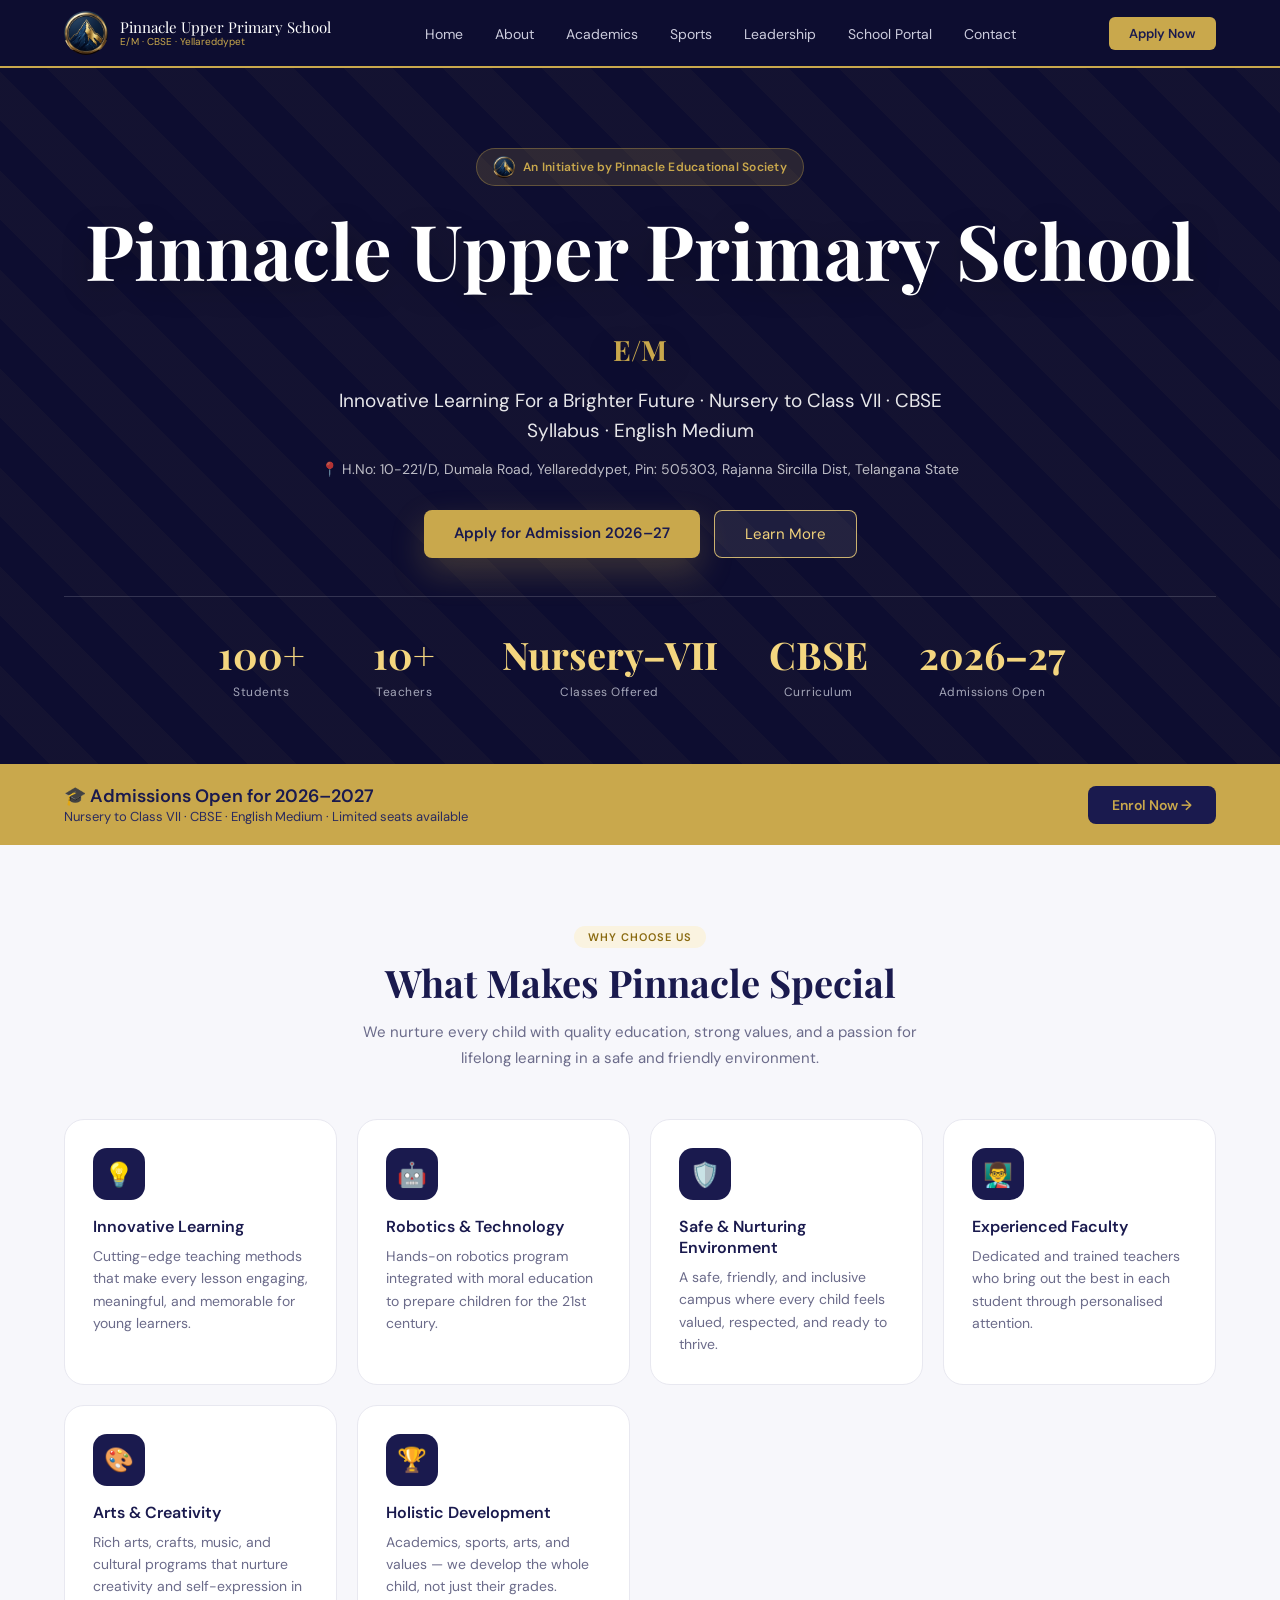
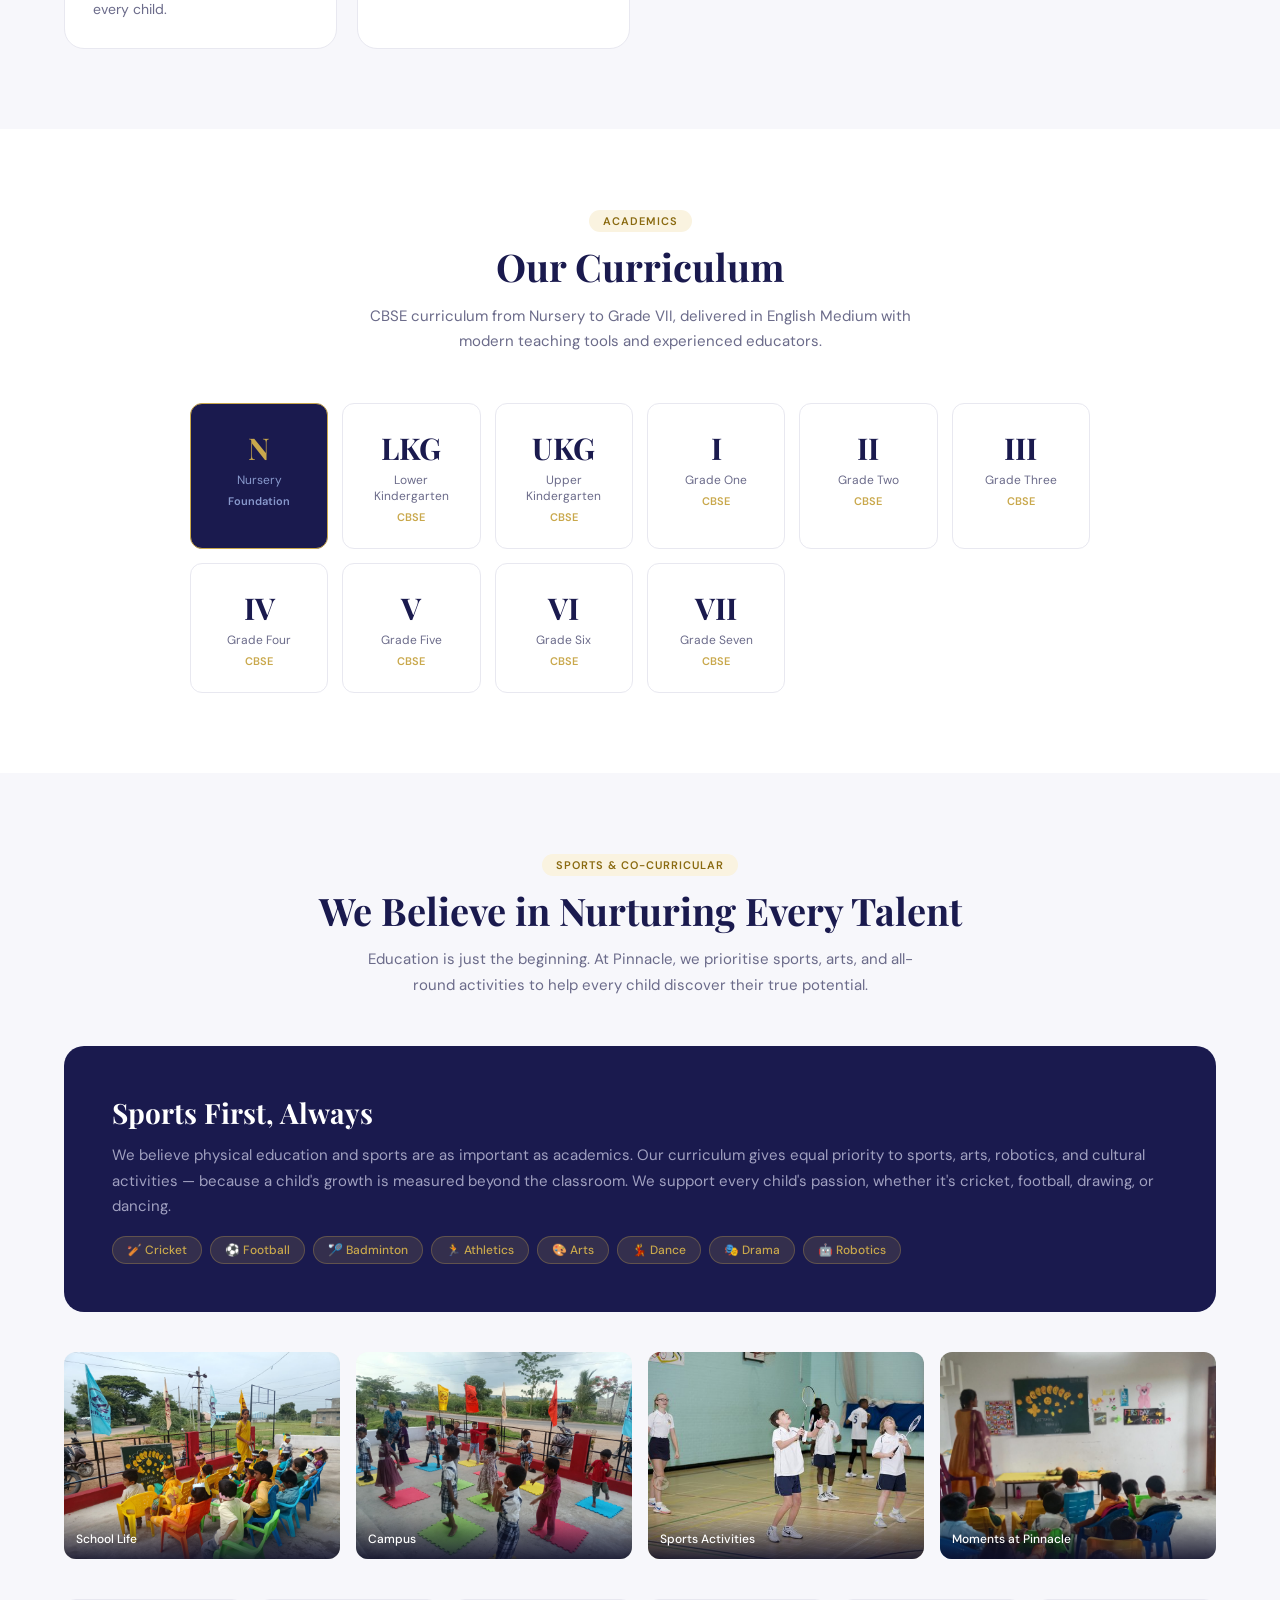
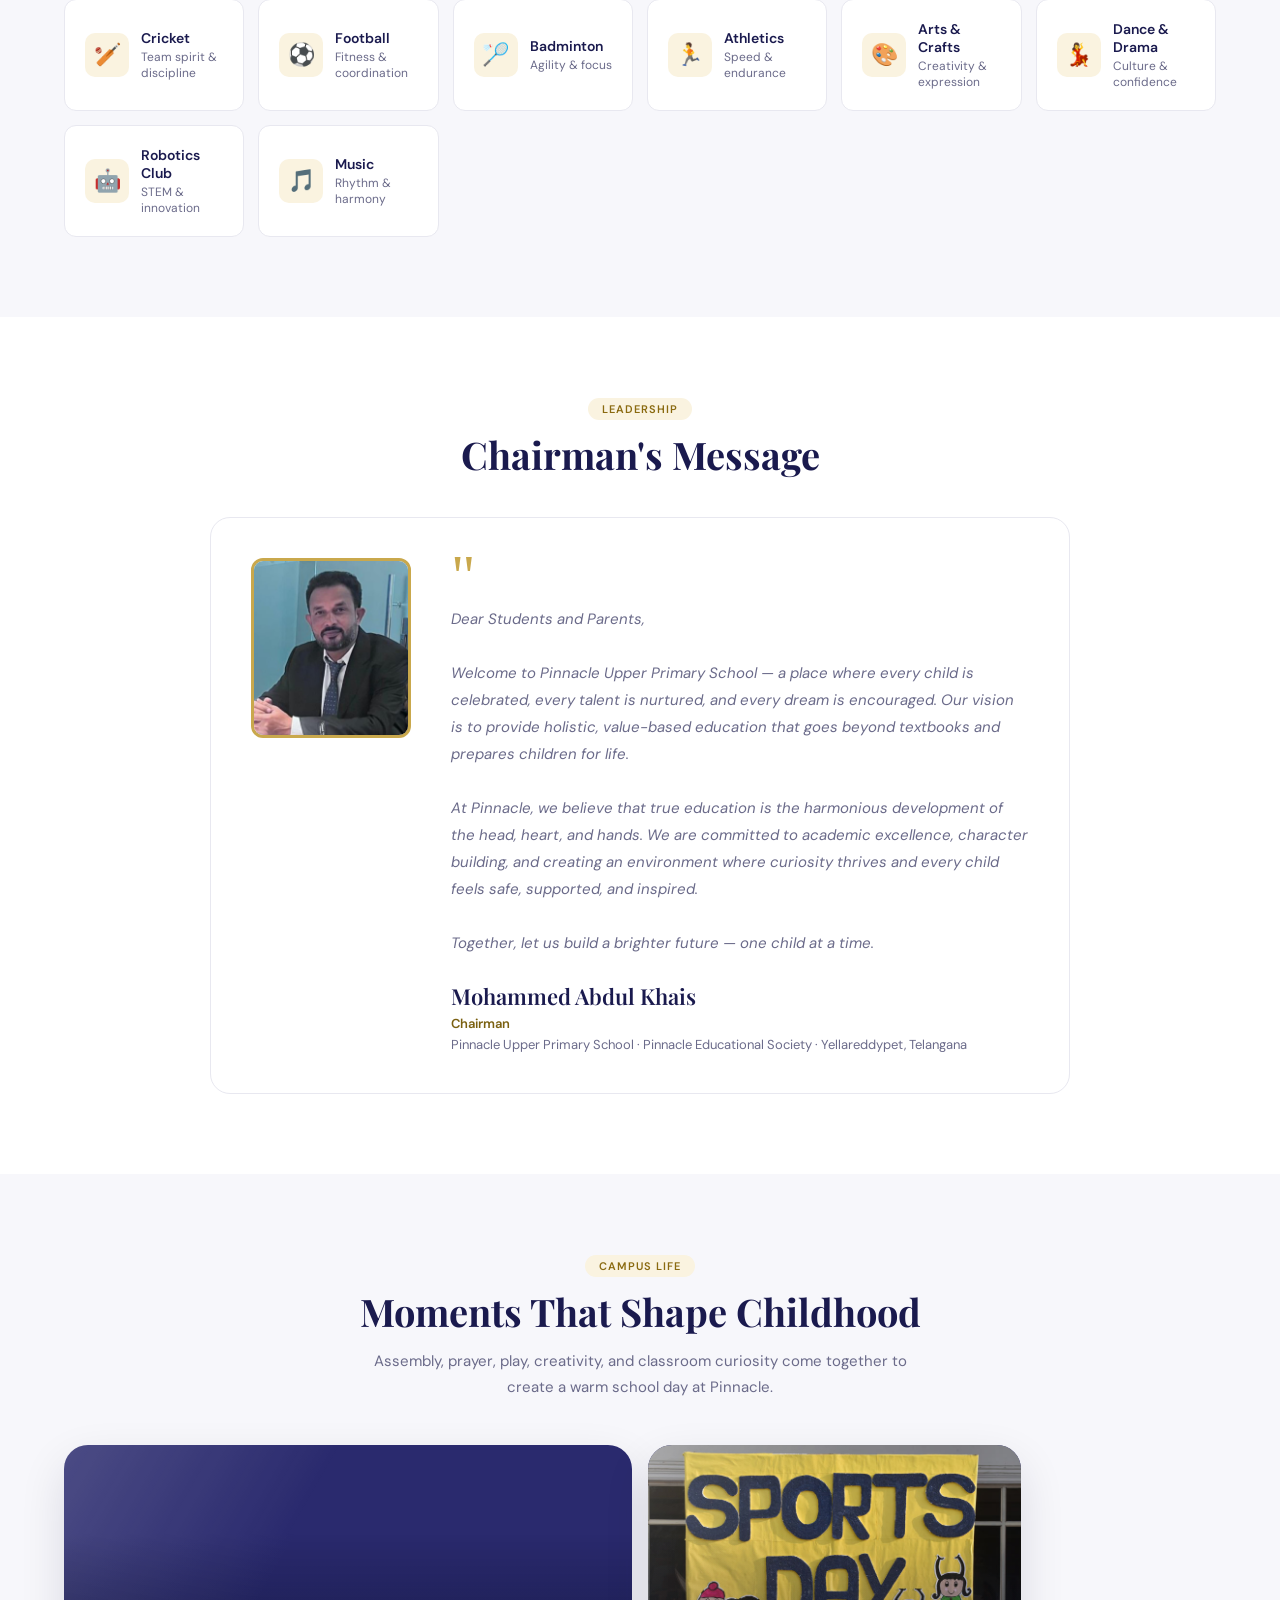
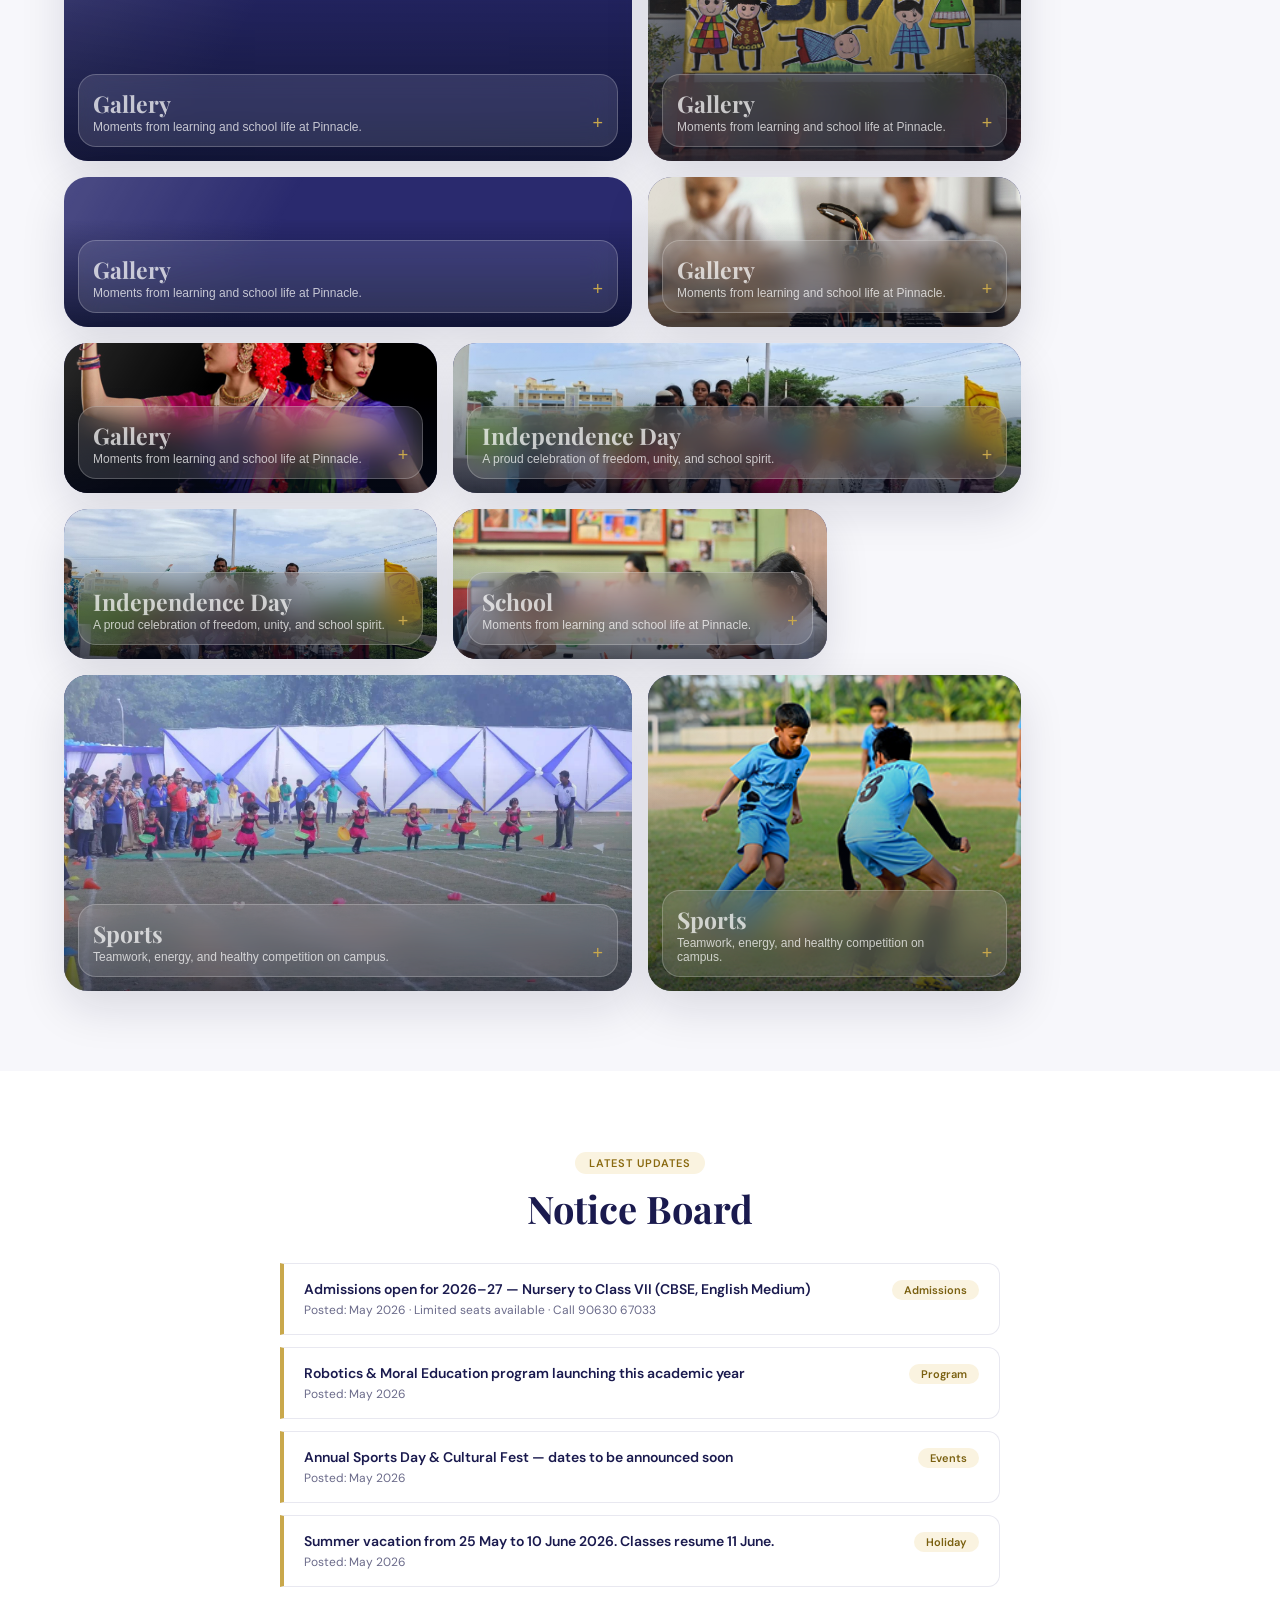
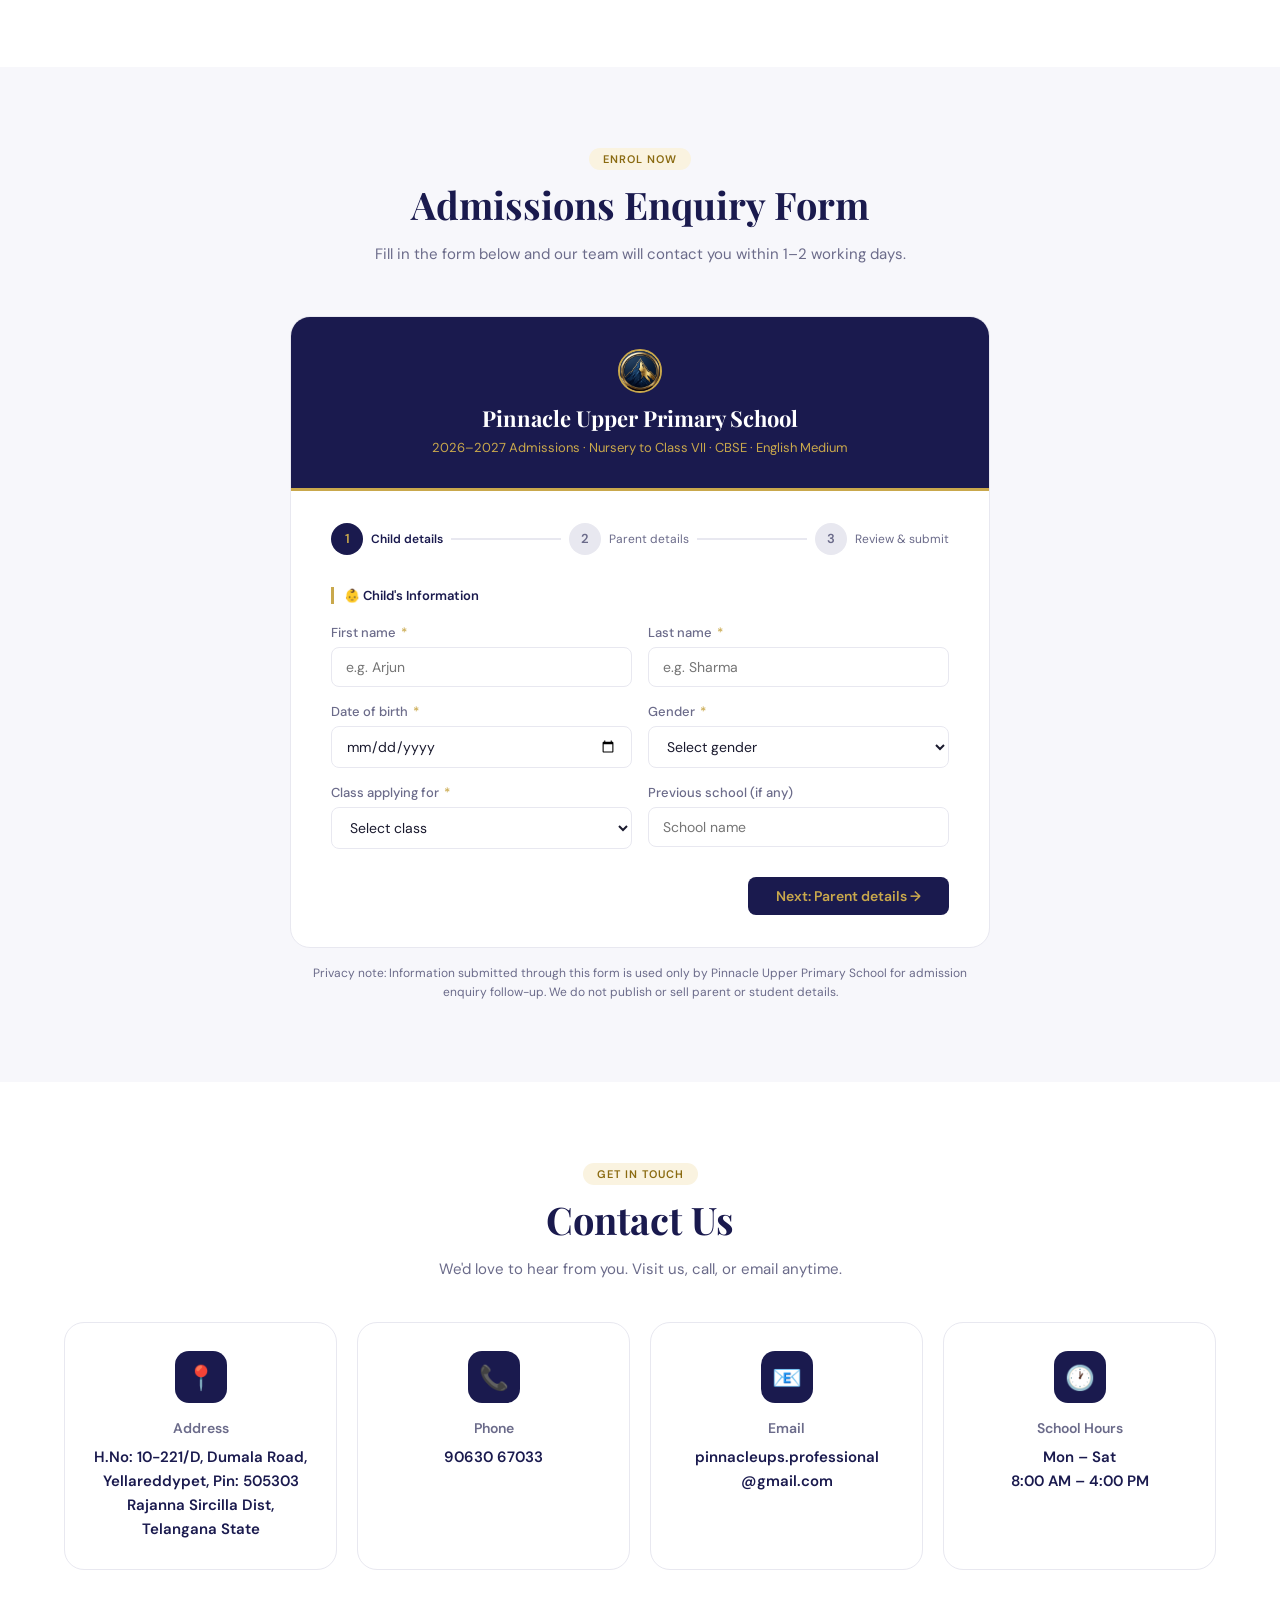
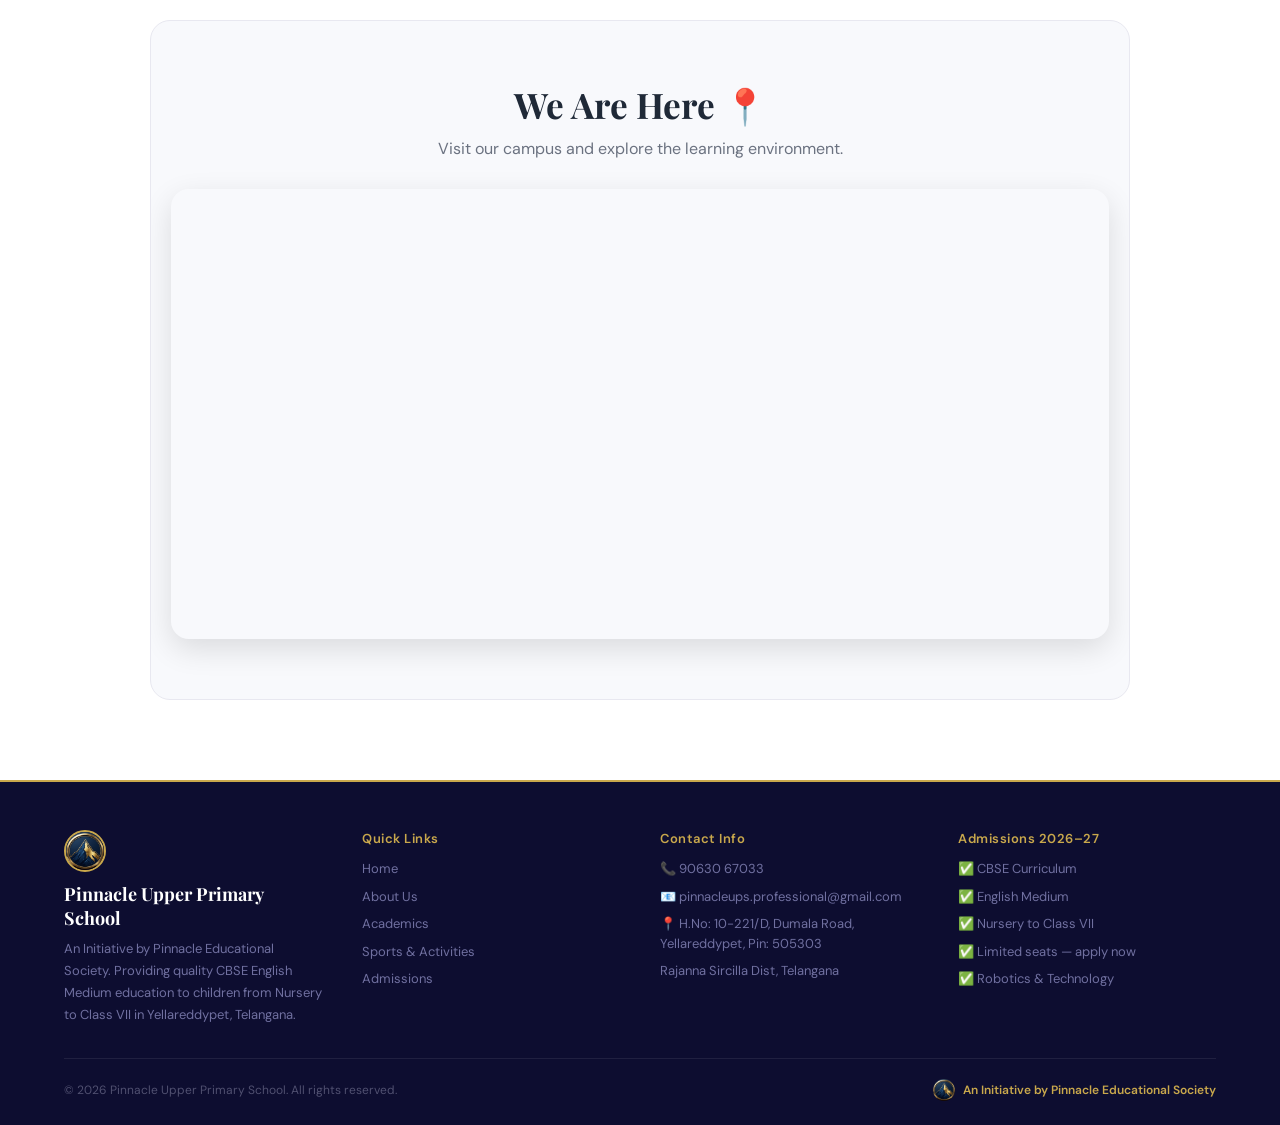
==== commit 3c7adf0e: "Update index.html" ====
--- a/index.html
+++ b/index.html
@@ -1970,6 +1970,83 @@
           padding: 11px 12px;
         }
       }
+
+      /* Hero reset: restore the original clean Pinnacle landing section. */
+      .hero {
+        min-height: auto !important;
+        display: block !important;
+        padding: 5rem 5% 4rem !important;
+        text-align: center;
+        background: var(--navy-dark) !important;
+        isolation: auto;
+      }
+      .hero::before {
+        content: "";
+        display: block !important;
+        position: absolute;
+        inset: 0;
+        background: repeating-linear-gradient(
+          45deg,
+          transparent,
+          transparent 35px,
+          rgba(201, 168, 76, 0.035) 35px,
+          rgba(201, 168, 76, 0.035) 70px
+        );
+        pointer-events: none;
+      }
+      .hero-video-stage,
+      .hero-overlay,
+      .hero-grain,
+      .campus-video-modal,
+      .btn-video {
+        display: none !important;
+      }
+      .hero-content {
+        width: auto;
+        max-width: none;
+        margin: 0 auto;
+        position: relative;
+        z-index: 1;
+        transform: none !important;
+        transition: none;
+      }
+      .hero-glass {
+        padding: 0;
+        border: 0;
+        border-radius: 0;
+        background: transparent;
+        box-shadow: none;
+        backdrop-filter: none;
+        -webkit-backdrop-filter: none;
+        overflow: visible;
+      }
+      .hero-glass::before {
+        display: none;
+      }
+      .hero-badge {
+        background: rgba(201, 168, 76, 0.15);
+        border: 1px solid rgba(201, 168, 76, 0.35);
+        color: var(--gold);
+      }
+      .hero h1 {
+        font-size: clamp(2.5rem, 6vw, 4.8rem);
+        text-shadow: 0 8px 30px rgba(0, 0, 0, 0.28);
+      }
+      .hero-sub {
+        color: rgba(255, 255, 255, 0.9);
+      }
+      .hero-address {
+        color: rgba(255, 255, 255, 0.72);
+      }
+      .hero-stats {
+        border-top: 1px solid rgba(255, 255, 255, 0.16);
+        padding-top: 2rem;
+      }
+      @media (max-width: 768px) {
+        .hero {
+          padding: 4.5rem 5% 3rem !important;
+        }
+      }
     </style>
   </head>
   <body>
@@ -1995,7 +2072,7 @@
         <li><a href="#academics">Academics</a></li>
         <li><a href="#sports">Sports</a></li>
         <li><a href="#principal">Leadership</a></li>
-        <li><a href="/erp/">School Portal</a></li>
+        <li><a href="/erp">School Portal</a></li>
         <li><a href="#contact">Contact</a></li>
       </ul>
       <a href="#admissions" class="nav-cta">Apply Now</a>
@@ -2016,7 +2093,7 @@
       <a href="#academics" onclick="toggleMenu()">Academics</a>
       <a href="#sports" onclick="toggleMenu()">Sports & Activities</a>
       <a href="#principal" onclick="toggleMenu()">Principal's Message</a>
-      <a href="/erp/" onclick="toggleMenu()">School Portal</a>
+      <a href="/erp" onclick="toggleMenu()">School Portal</a>
       <a href="#admissions" onclick="toggleMenu()">Admissions</a>
       <a href="#contact" onclick="toggleMenu()">Contact</a>
     </div>
@@ -2024,17 +2101,6 @@
     <main id="main-content">
       <!-- HERO -->
       <section id="home" class="hero">
-        <div class="hero-video-stage" id="heroVideoStage" aria-hidden="true">
-          <img
-            class="hero-video-fallback"
-            src="Images/school.jpg"
-            alt=""
-            loading="eager"
-            decoding="async"
-          />
-        </div>
-        <div class="hero-overlay" aria-hidden="true"></div>
-        <div class="hero-grain" aria-hidden="true"></div>
         <div class="hero-content">
           <div class="hero-glass">
             <div class="hero-badge">
@@ -2053,9 +2119,6 @@
             <div class="hero-btns">
               <a href="#admissions" class="btn-gold">Apply for Admission 2026–27</a>
               <a href="#about" class="btn-outline-gold">Learn More</a>
-              <button class="btn-outline-gold btn-video" id="watchCampusVideo" type="button">
-                Watch Campus Life
-              </button>
             </div>
             <div class="hero-stats">
               <div class="stat-item">
@@ -2082,21 +2145,6 @@
           </div>
         </div>
       </section>
-
-      <div
-        class="campus-video-modal"
-        id="campusVideoModal"
-        role="dialog"
-        aria-modal="true"
-        aria-label="Campus life video"
-      >
-        <div class="campus-video-dialog">
-          <button class="campus-video-close" id="closeCampusVideo" type="button" aria-label="Close video">
-            &times;
-          </button>
-          <video id="campusVideoPlayer" controls playsinline preload="metadata"></video>
-        </div>
-      </div>
 
       <!-- ADMISSION STRIP -->
       <div class="admission-strip">
@@ -3042,64 +3090,11 @@
       </div>
     </footer>
 
+    <script src="media-config.js"></script>
     <script>
-      var heroVideoFiles = [
-        "Videos/hero/morning-assembly.mp4",
-        "Videos/hero/preschool-prayer.mp4",
-        "Videos/hero/campus-activities.mp4",
-        "Videos/hero/school-life.mp4",
-      ];
-
-      var campusLifeItems = [
-        {
-          title: "Morning Assembly",
-          caption: "A disciplined and joyful start to the school day",
-          image: "Images/school.jpg",
-          size: "large",
-        },
-        {
-          title: "Preschool Prayer",
-          caption: "Gentle routines that build confidence and belonging",
-          image: "Images/gallery1.jpg",
-          size: "tall",
-        },
-        {
-          title: "Creative Classrooms",
-          caption: "Hands-on learning through colour, craft, and curiosity",
-          image: "Images/gallery3.jpg",
-          size: "wide",
-        },
-        {
-          title: "Everyday Excellence",
-          caption: "Early exposure to technology and problem-solving",
-          image: "Images/gallery4.jpg",
-          size: "small",
-        },
-        {
-          title: "Life at Pinnacle",
-          caption: "Energy, teamwork, and healthy competition",
-          image: "Images/gallery2.jpg",
-          size: "small",
-        },
-        {
-          title: "Growing Together",
-          caption: "Confidence on stage through expression and tradition",
-          image: "Images/gallery5.jpg",
-          size: "wide",
-        },
-        {
-          title: "Learning Beyond Books",
-          caption: "Building stamina, focus, and team spirit",
-          image: "Images/sports2.jpg",
-          size: "small",
-        },
-        {
-          title: "Campus Celebrations",
-          caption: "School memories that children carry home",
-          image: "Images/sports1.jpg",
-          size: "small",
-        },
-      ];
+      var siteMedia = window.PINNACLE_MEDIA_CONFIG || {};
+      var heroVideoFiles = [];
+      var campusLifeItems = Array.isArray(siteMedia.gallery) ? siteMedia.gallery : [];
 
       function initHeroVideos() {
         var hero = document.getElementById("home");
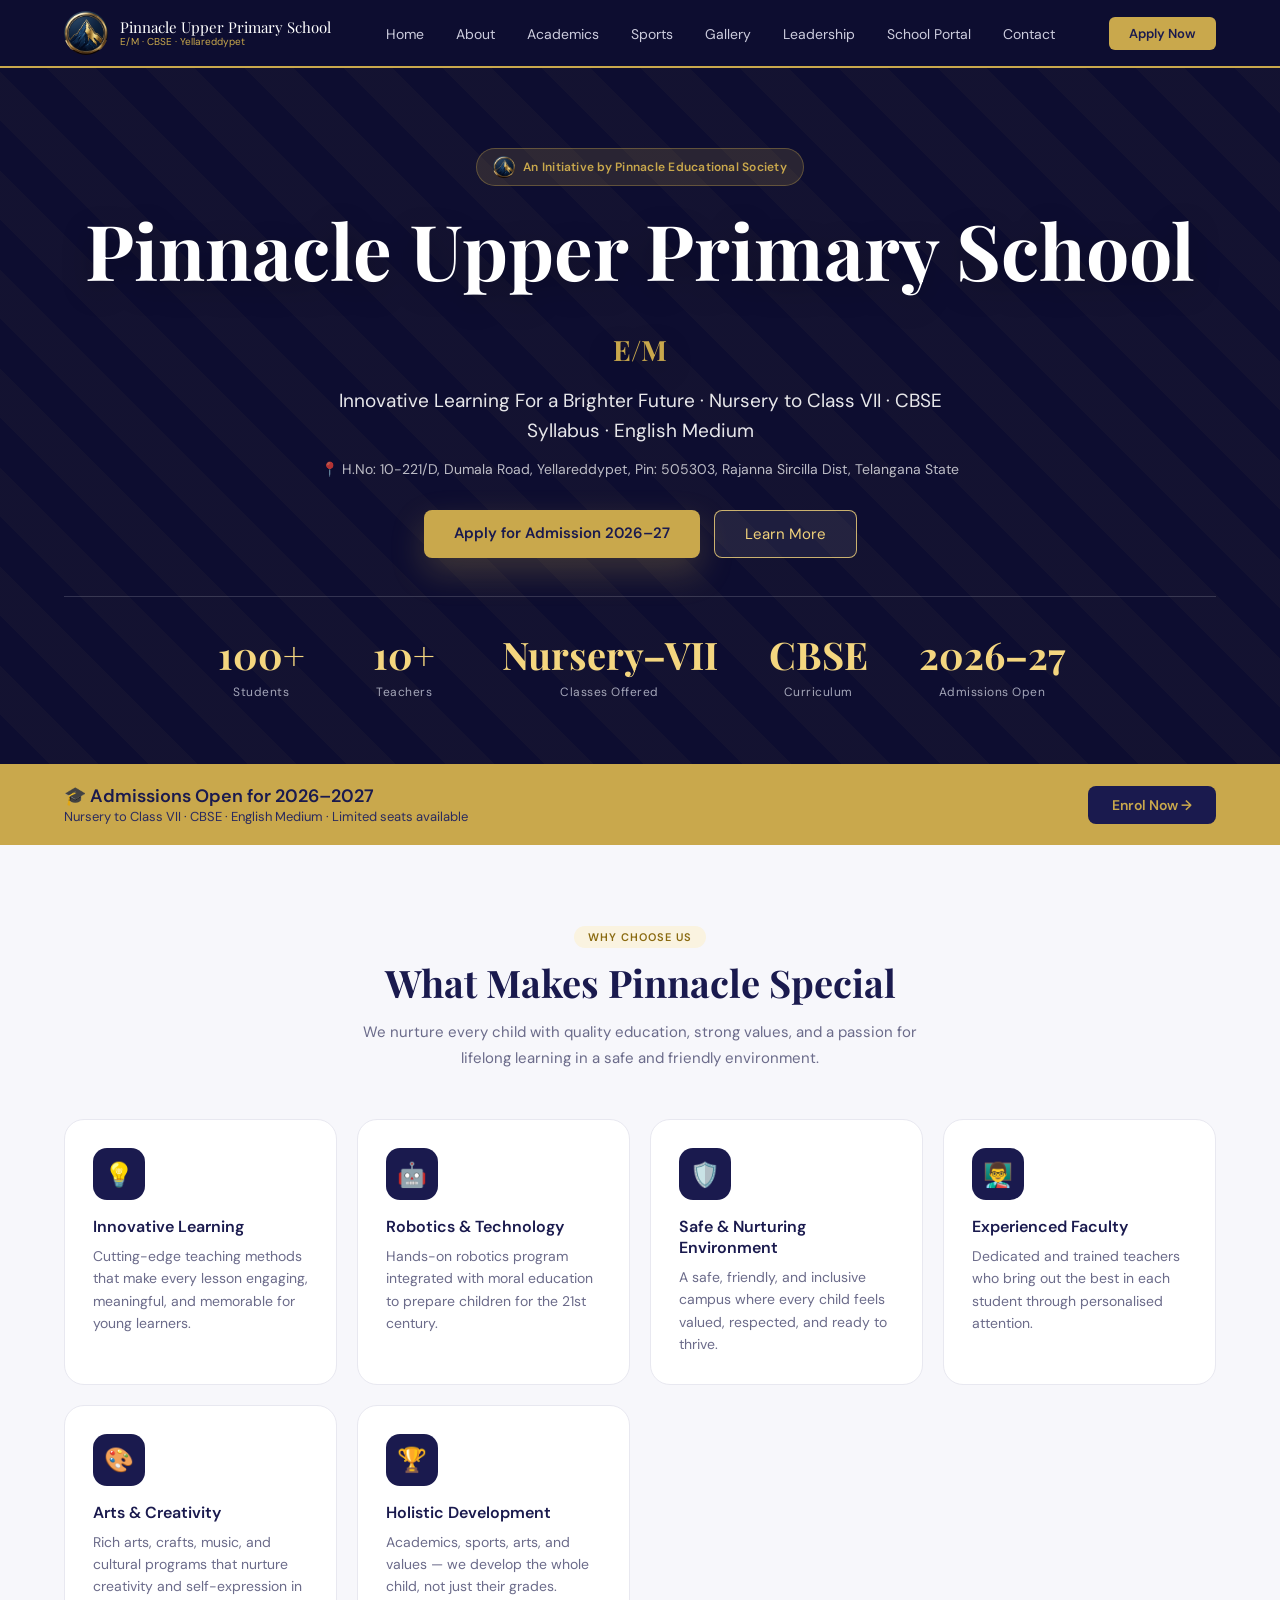
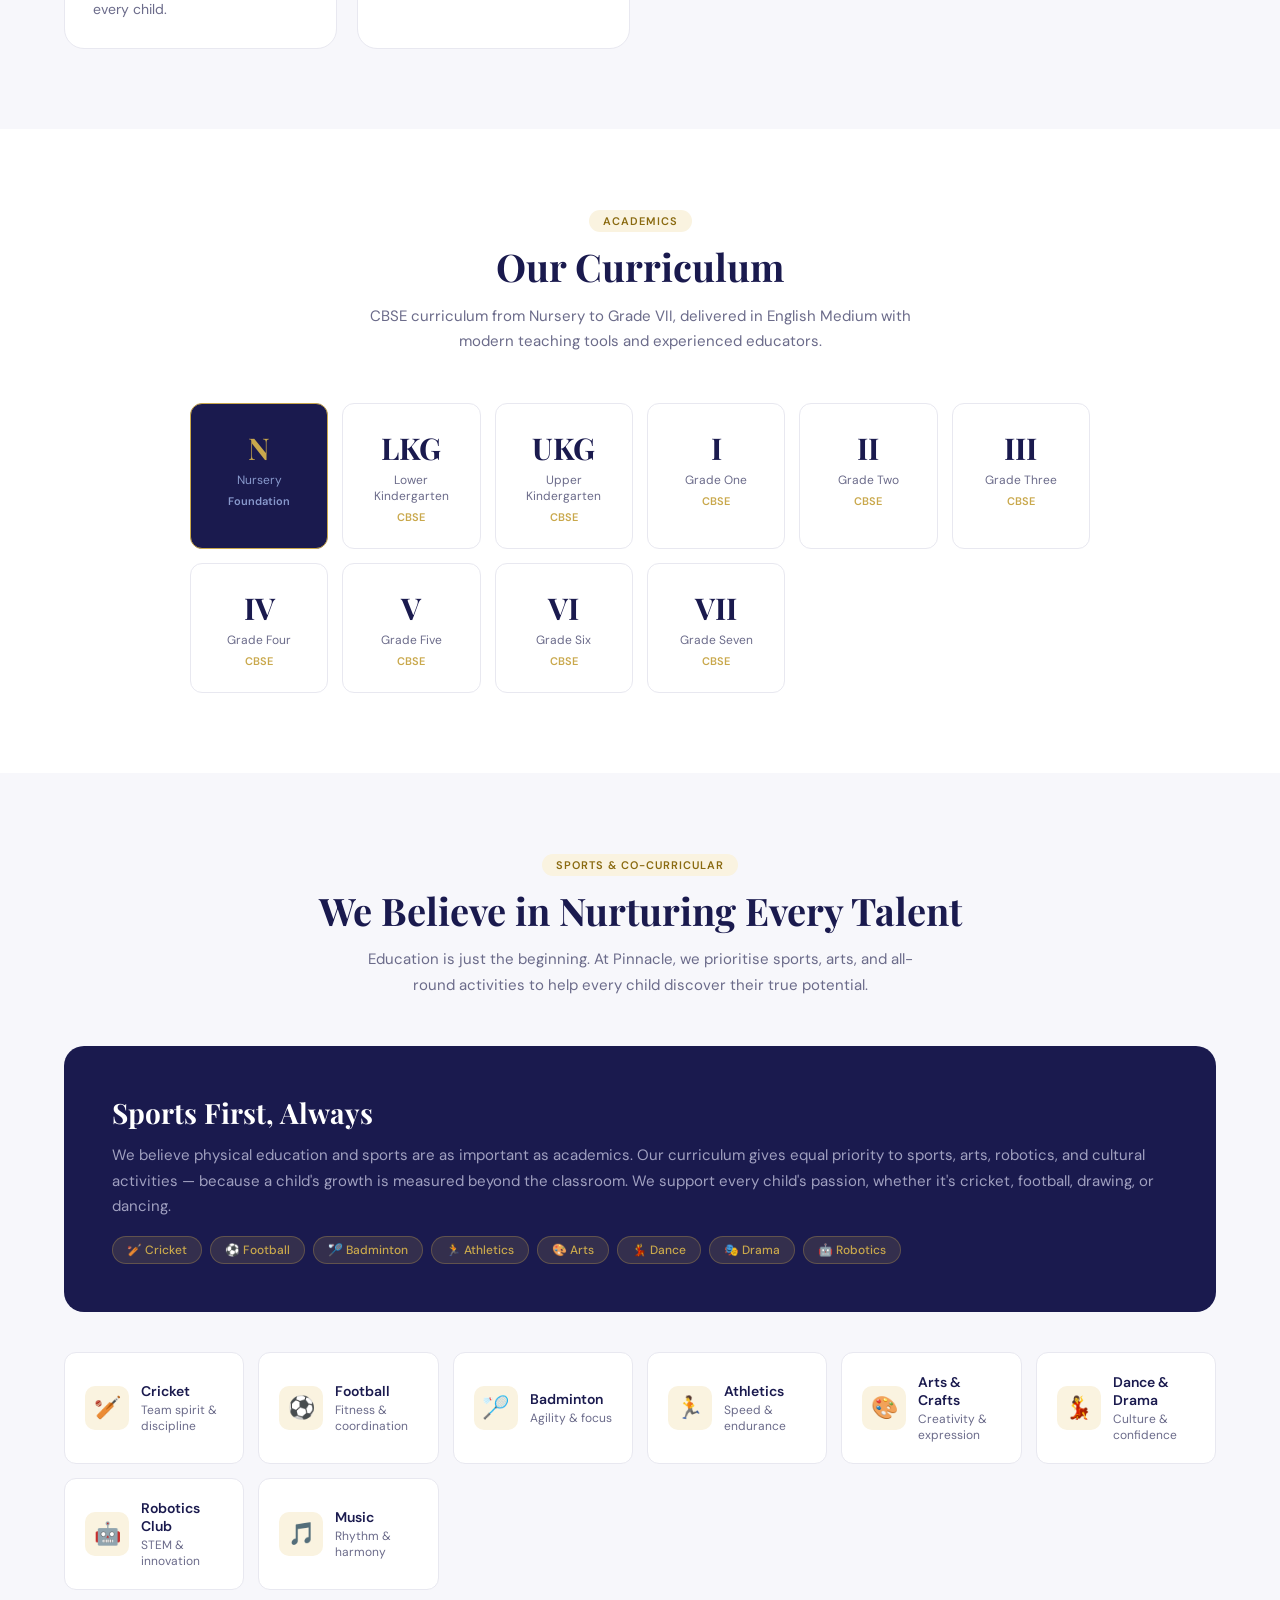
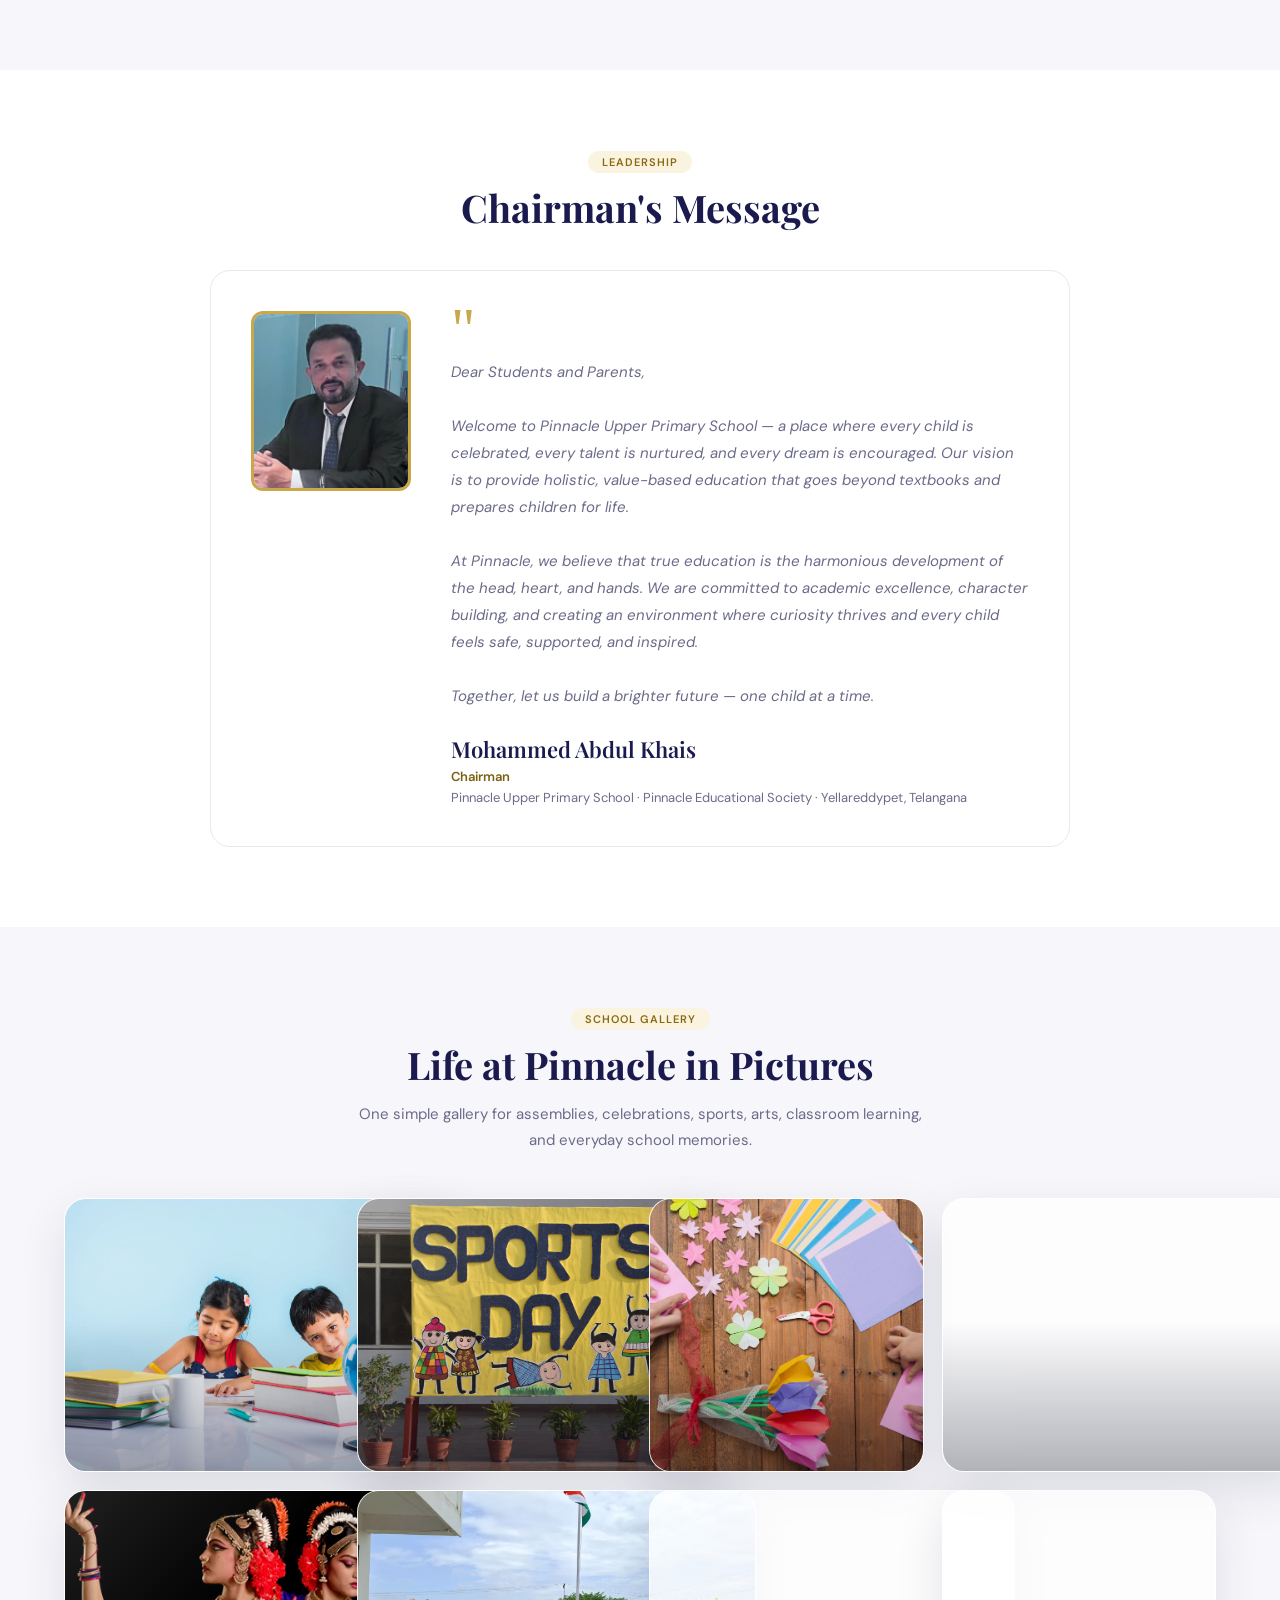
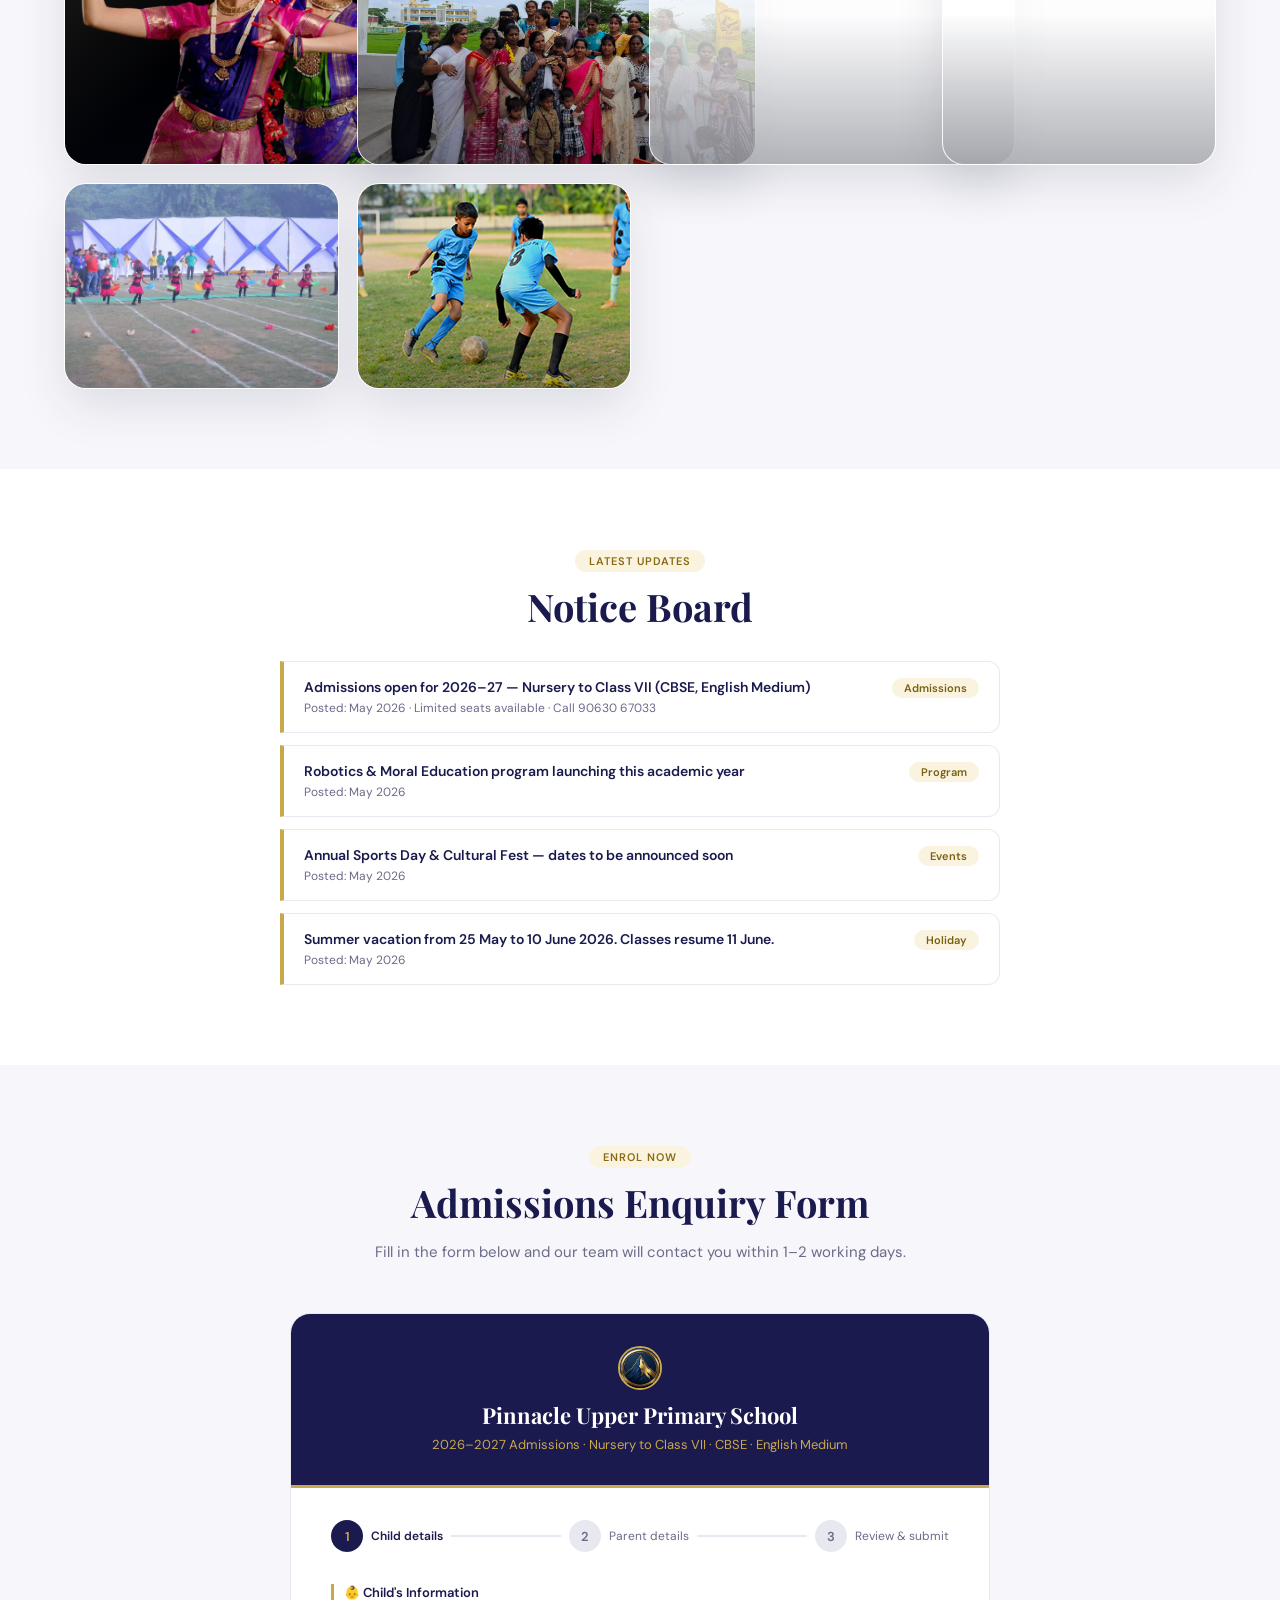
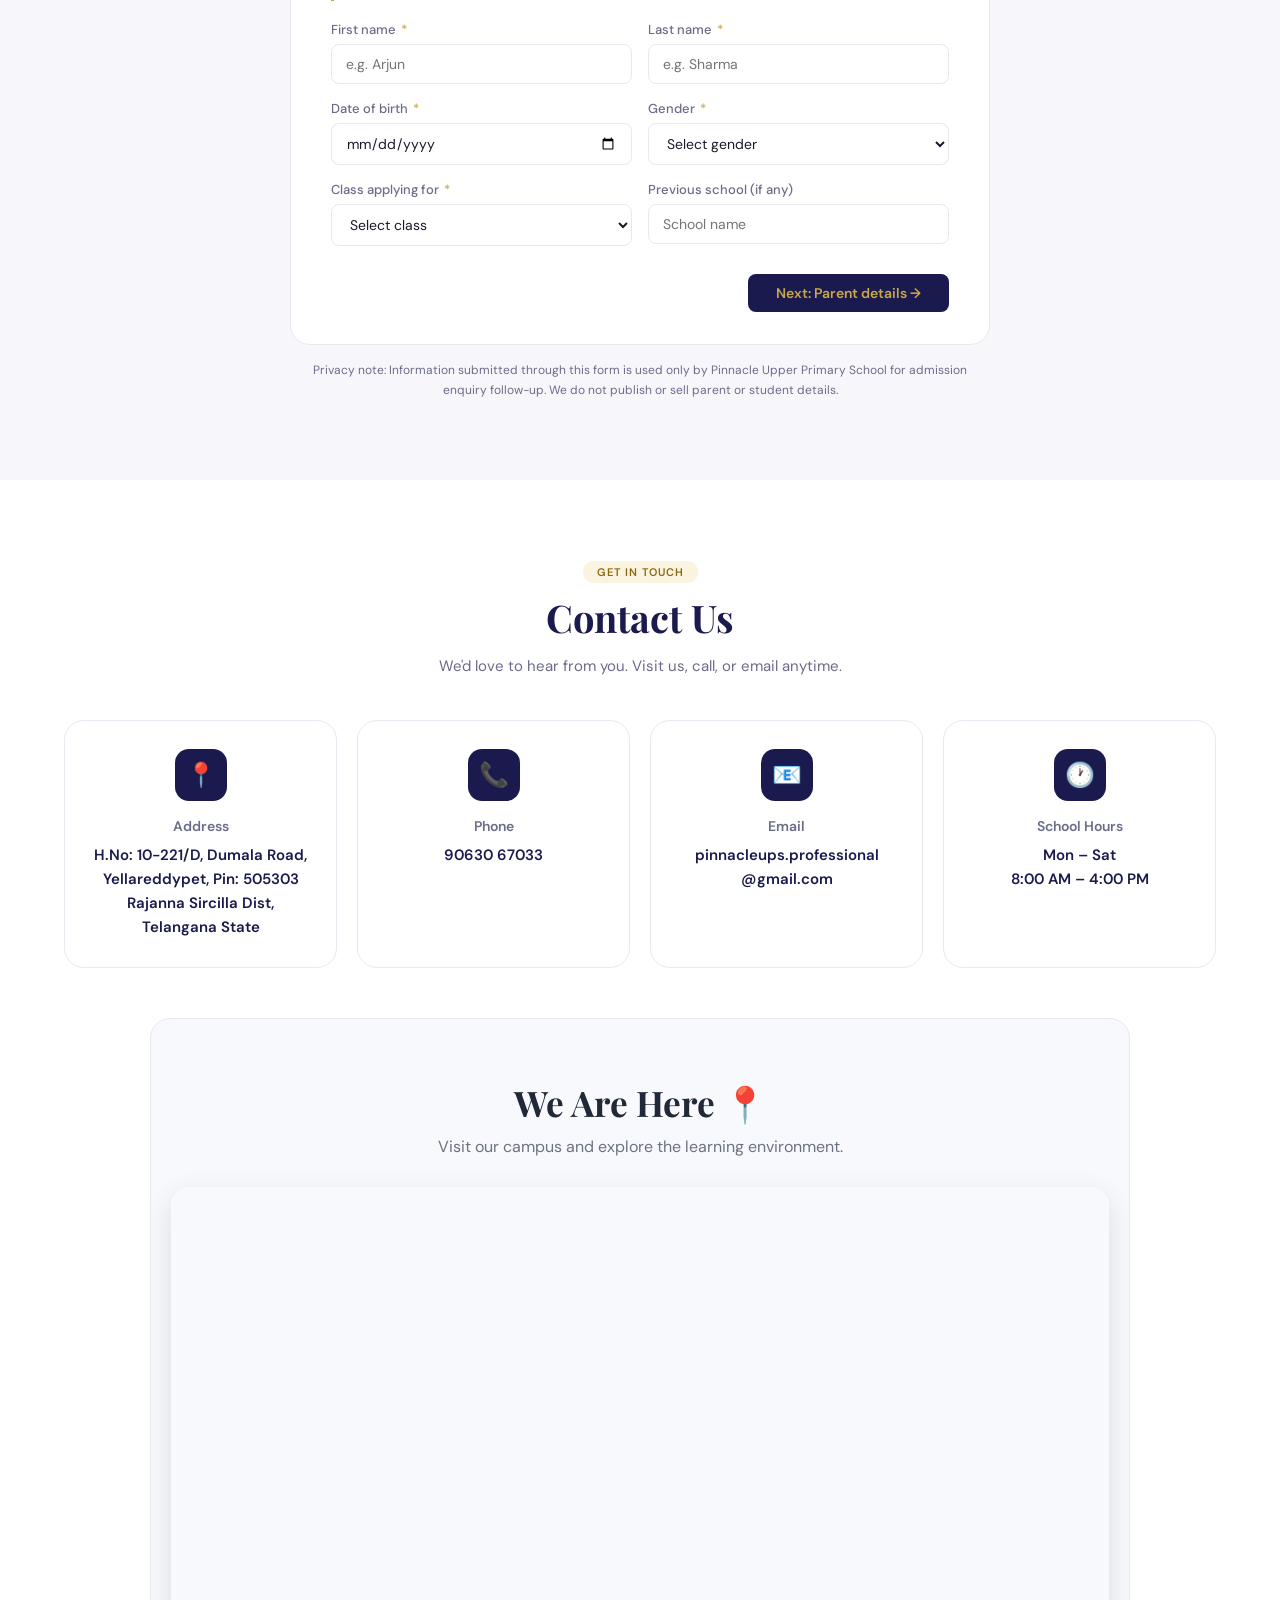
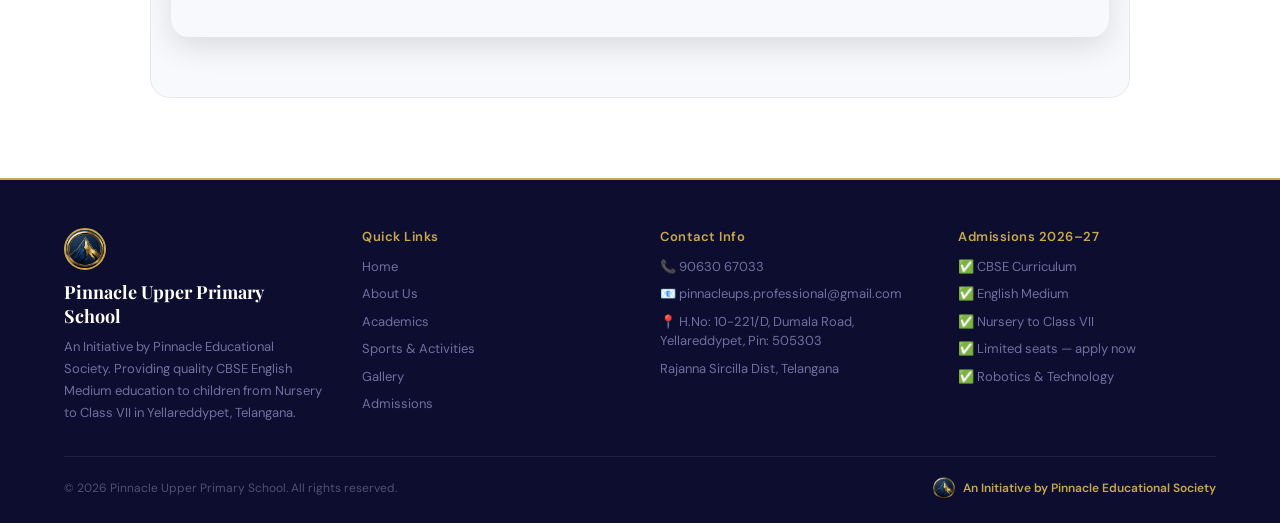
==== commit b61b6375: "Update index.html" ====
--- a/index.html
+++ b/index.html
@@ -1971,6 +1971,319 @@
         }
       }
 
+      /* Gallery reset: one-folder, uniform premium image wall. */
+      .nav-hamburger {
+        position: relative;
+        width: 44px;
+        height: 44px;
+        align-items: center;
+        justify-content: center;
+        gap: 5px;
+        border-radius: 999px;
+        overflow: hidden;
+        transition:
+          transform 0.32s cubic-bezier(0.2, 0.8, 0.2, 1),
+          background 0.32s ease,
+          box-shadow 0.32s ease;
+      }
+      .nav-hamburger::before {
+        content: "";
+        position: absolute;
+        inset: 0;
+        background:
+          linear-gradient(120deg, transparent 0 25%, rgba(255, 255, 255, 0.26) 42%, transparent 62%),
+          rgba(255, 255, 255, 0.04);
+        transform: translateX(-130%);
+        transition: transform 0.72s cubic-bezier(0.16, 1, 0.3, 1);
+      }
+      .nav-hamburger:hover,
+      .nav-hamburger.active {
+        background: rgba(255, 255, 255, 0.08);
+        box-shadow: 0 12px 28px rgba(0, 0, 0, 0.22);
+      }
+      .nav-hamburger:hover::before,
+      .nav-hamburger.active::before {
+        transform: translateX(130%);
+      }
+      .nav-hamburger span {
+        position: relative;
+        z-index: 1;
+        transform-origin: center;
+      }
+      .nav-hamburger.active span:nth-child(1) {
+        transform: translateY(7px) rotate(45deg);
+        background: var(--gold);
+      }
+      .nav-hamburger.active span:nth-child(2) {
+        opacity: 0;
+        transform: scaleX(0);
+      }
+      .nav-hamburger.active span:nth-child(3) {
+        transform: translateY(-7px) rotate(-45deg);
+        background: var(--gold);
+      }
+      .mobile-menu {
+        display: flex !important;
+        opacity: 0;
+        visibility: hidden;
+        pointer-events: none;
+        transform: translateY(-16px) scale(0.98);
+        transform-origin: top center;
+        background:
+          linear-gradient(135deg, rgba(255, 255, 255, 0.08), rgba(255, 255, 255, 0.02)),
+          rgba(8, 17, 39, 0.96);
+        box-shadow: 0 26px 60px rgba(0, 0, 0, 0.26);
+        backdrop-filter: blur(18px) saturate(1.2);
+        -webkit-backdrop-filter: blur(18px) saturate(1.2);
+        overflow: hidden;
+        transition:
+          opacity 0.34s ease,
+          visibility 0.34s ease,
+          transform 0.42s cubic-bezier(0.16, 1, 0.3, 1);
+      }
+      .mobile-menu::before {
+        content: "";
+        position: absolute;
+        top: 0;
+        bottom: 0;
+        left: -42%;
+        width: 32%;
+        background: linear-gradient(90deg, transparent, rgba(255, 255, 255, 0.16), transparent);
+        transform: skewX(-18deg);
+      }
+      .mobile-menu.open {
+        opacity: 1;
+        visibility: visible;
+        pointer-events: auto;
+        transform: translateY(0) scale(1);
+      }
+      .mobile-menu.open::before {
+        animation: menuSheen 0.9s cubic-bezier(0.16, 1, 0.3, 1) 0.08s both;
+      }
+      .mobile-menu a {
+        position: relative;
+        border-bottom-color: rgba(255, 255, 255, 0.08);
+        transform: translateY(-8px);
+        opacity: 0;
+        transition:
+          color 0.24s ease,
+          transform 0.32s cubic-bezier(0.16, 1, 0.3, 1),
+          opacity 0.32s ease,
+          padding-left 0.24s ease;
+      }
+      .mobile-menu.open a {
+        transform: translateY(0);
+        opacity: 1;
+      }
+      .mobile-menu.open a:nth-child(1) { transition-delay: 0.06s; }
+      .mobile-menu.open a:nth-child(2) { transition-delay: 0.09s; }
+      .mobile-menu.open a:nth-child(3) { transition-delay: 0.12s; }
+      .mobile-menu.open a:nth-child(4) { transition-delay: 0.15s; }
+      .mobile-menu.open a:nth-child(5) { transition-delay: 0.18s; }
+      .mobile-menu.open a:nth-child(6) { transition-delay: 0.21s; }
+      .mobile-menu.open a:nth-child(7) { transition-delay: 0.24s; }
+      .mobile-menu.open a:nth-child(8) { transition-delay: 0.27s; }
+      .mobile-menu.open a:nth-child(9) { transition-delay: 0.3s; }
+      .mobile-menu a:hover {
+        color: var(--gold);
+        padding-left: 8px;
+      }
+      @keyframes menuSheen {
+        from {
+          left: -42%;
+        }
+        to {
+          left: 118%;
+        }
+      }
+
+      section:not(.hero) {
+        position: relative;
+        overflow: hidden;
+      }
+      section:not(.hero)::before {
+        content: "";
+        position: absolute;
+        top: 0;
+        left: 8%;
+        right: 8%;
+        height: 1px;
+        background: linear-gradient(90deg, transparent, rgba(201, 168, 76, 0.32), transparent);
+        opacity: 0;
+        transform: scaleX(0.35);
+        transition:
+          opacity 0.36s ease,
+          transform 0.5s cubic-bezier(0.16, 1, 0.3, 1);
+        pointer-events: none;
+      }
+      section:not(.hero):hover::before {
+        opacity: 1;
+        transform: scaleX(1);
+      }
+      .section-title,
+      .section-tag {
+        transition:
+          color 0.28s ease,
+          text-shadow 0.28s ease,
+          transform 0.28s ease;
+      }
+      section:not(.hero):hover .section-tag {
+        color: var(--gold);
+      }
+      section:not(.hero):hover .section-title {
+        text-shadow: 0 12px 36px rgba(201, 168, 76, 0.12);
+      }
+      .feature-card,
+      .class-card,
+      .sport-activity,
+      .notice-item,
+      .contact-card,
+      .principal-card {
+        position: relative;
+        overflow: hidden;
+        transition:
+          transform 0.28s cubic-bezier(0.2, 0.8, 0.2, 1),
+          box-shadow 0.28s ease,
+          border-color 0.28s ease,
+          background 0.28s ease;
+      }
+      .feature-card::after,
+      .class-card::after,
+      .sport-activity::after,
+      .notice-item::after,
+      .contact-card::after,
+      .principal-card::after {
+        content: "";
+        position: absolute;
+        top: -45%;
+        bottom: -45%;
+        left: -38%;
+        width: 28%;
+        background: linear-gradient(90deg, transparent, rgba(255, 255, 255, 0.42), transparent);
+        transform: rotate(18deg);
+        opacity: 0;
+        pointer-events: none;
+        transition:
+          left 0.7s cubic-bezier(0.16, 1, 0.3, 1),
+          opacity 0.24s ease;
+      }
+      .feature-card:hover::after,
+      .class-card:hover::after,
+      .sport-activity:hover::after,
+      .notice-item:hover::after,
+      .contact-card:hover::after,
+      .principal-card:hover::after {
+        left: 118%;
+        opacity: 1;
+      }
+      .sport-activity:hover,
+      .notice-item:hover,
+      .contact-card:hover {
+        transform: translateY(-4px);
+        box-shadow: 0 18px 42px rgba(13, 13, 48, 0.1);
+      }
+      .class-card:hover {
+        transform: translateY(-4px);
+        box-shadow: 0 16px 38px rgba(13, 13, 48, 0.08);
+      }
+
+      .campus-life-wrap {
+        max-width: 1200px;
+      }
+      .campus-life-grid {
+        display: grid !important;
+        grid-template-columns: repeat(auto-fit, minmax(230px, 1fr)) !important;
+        grid-auto-rows: auto !important;
+        gap: 18px !important;
+        align-items: stretch;
+      }
+      .campus-card,
+      .campus-card.large,
+      .campus-card.wide,
+      .campus-card.tall,
+      .campus-card.small,
+      .campus-card.gallery-tile {
+        grid-column: auto !important;
+        grid-row: auto !important;
+        aspect-ratio: 4 / 3;
+        min-height: 0;
+        border-radius: 22px;
+        border: 1px solid rgba(255, 255, 255, 0.62);
+        background: rgba(255, 255, 255, 0.74);
+        box-shadow: 0 18px 48px rgba(13, 13, 48, 0.11);
+      }
+      .campus-card:nth-child(5n + 1) {
+        aspect-ratio: 16 / 11;
+      }
+      .campus-card:nth-child(5n + 3) {
+        aspect-ratio: 1 / 1;
+      }
+      .campus-card::before {
+        background:
+          linear-gradient(180deg, transparent 45%, rgba(7, 12, 30, 0.34)),
+          linear-gradient(135deg, rgba(255, 255, 255, 0.14), transparent 45%);
+      }
+      .campus-card::after {
+        width: 28%;
+        background: linear-gradient(90deg, transparent, rgba(255, 255, 255, 0.26), transparent);
+      }
+      .campus-caption {
+        display: none;
+      }
+      .campus-caption span {
+        display: none;
+      }
+      .campus-caption em {
+        display: none;
+      }
+      @media (max-width: 560px) {
+        .campus-life-grid {
+          display: grid !important;
+          grid-template-columns: 1fr !important;
+          overflow: visible;
+          padding: 0;
+          margin: 0;
+          scroll-snap-type: none;
+        }
+        .campus-card,
+        .campus-card.large,
+        .campus-card.wide,
+        .campus-card.tall,
+        .campus-card.small,
+        .campus-card.gallery-tile,
+        .campus-card:nth-child(5n + 1),
+        .campus-card:nth-child(5n + 3) {
+          flex: none;
+          width: 100%;
+          height: auto;
+          aspect-ratio: 4 / 3;
+        }
+      }
+      @media (prefers-reduced-motion: reduce) {
+        .nav-hamburger,
+        .nav-hamburger::before,
+        .nav-hamburger span,
+        .mobile-menu,
+        .mobile-menu::before,
+        .mobile-menu a,
+        section:not(.hero)::before,
+        .feature-card,
+        .class-card,
+        .sport-activity,
+        .notice-item,
+        .contact-card,
+        .principal-card,
+        .feature-card::after,
+        .class-card::after,
+        .sport-activity::after,
+        .notice-item::after,
+        .contact-card::after,
+        .principal-card::after {
+          animation: none !important;
+          transition: none !important;
+        }
+      }
+
       /* Hero reset: restore the original clean Pinnacle landing section. */
       .hero {
         min-height: auto !important;
@@ -2071,6 +2384,7 @@
         <li><a href="#about">About</a></li>
         <li><a href="#academics">Academics</a></li>
         <li><a href="#sports">Sports</a></li>
+        <li><a href="#gallery">Gallery</a></li>
         <li><a href="#principal">Leadership</a></li>
         <li><a href="/erp">School Portal</a></li>
         <li><a href="#contact">Contact</a></li>
@@ -2092,6 +2406,7 @@
       <a href="#about" onclick="toggleMenu()">About</a>
       <a href="#academics" onclick="toggleMenu()">Academics</a>
       <a href="#sports" onclick="toggleMenu()">Sports & Activities</a>
+      <a href="#gallery" onclick="toggleMenu()">Gallery</a>
       <a href="#principal" onclick="toggleMenu()">Principal's Message</a>
       <a href="/erp" onclick="toggleMenu()">School Portal</a>
       <a href="#admissions" onclick="toggleMenu()">Admissions</a>
@@ -2324,46 +2639,6 @@
             </div>
           </div>
 
-          <!-- Sports Images -->
-          <div class="sports-Images">
-            <div class="sports-img-card">
-              <img
-                src="Images/sports1.jpg"
-                alt="Students participating in athletics on sports day"
-                loading="lazy"
-                decoding="async"
-              />
-              <div class="sports-img-overlay">School Life</div>
-            </div>
-            <div class="sports-img-card">
-              <img
-                src="Images/sports2.jpg"
-                alt="Students playing football"
-                loading="lazy"
-                decoding="async"
-              />
-              <div class="sports-img-overlay">Campus</div>
-            </div>
-            <div class="sports-img-card">
-              <img
-                src="Images/sports3.jpg"
-                alt="Students playing badminton"
-                loading="lazy"
-                decoding="async"
-              />
-              <div class="sports-img-overlay">Sports Activities</div>
-            </div>
-            <div class="sports-img-card">
-              <img
-                src="Images/gallery2.jpg"
-                alt="Students taking part in arts and creative activities"
-                loading="lazy"
-                decoding="async"
-              />
-              <div class="sports-img-overlay">Moments at Pinnacle</div>
-            </div>
-          </div>
-
           <div class="sports-activities">
             <div class="sport-activity">
               <div class="sport-activity-icon">🏏</div>
@@ -2471,11 +2746,11 @@
       <!-- GALLERY -->
       <section id="gallery" class="section-alt" aria-labelledby="gallery-title">
         <div class="section-center">
-          <span class="section-tag">Campus Life</span>
-          <h2 class="section-title" id="gallery-title">Moments That Shape Childhood</h2>
+          <span class="section-tag">School Gallery</span>
+          <h2 class="section-title" id="gallery-title">Life at Pinnacle in Pictures</h2>
           <p class="section-desc">
-            Assembly, prayer, play, creativity, and classroom curiosity come
-            together to create a warm school day at Pinnacle.
+            One simple gallery for assemblies, celebrations, sports, arts,
+            classroom learning, and everyday school memories.
           </p>
         </div>
         <div class="campus-life-wrap">
@@ -3053,6 +3328,11 @@
               >
             </li>
             <li>
+              <a href="#gallery" style="color: #7070a0; text-decoration: none"
+                >Gallery</a
+              >
+            </li>
+            <li>
               <a
                 href="#admissions"
                 style="color: #7070a0; text-decoration: none"
@@ -3316,7 +3596,9 @@
         var menu = document.getElementById("mobileMenu");
         var button = document.querySelector(".nav-hamburger");
         var isOpen = menu.classList.toggle("open");
+        button.classList.toggle("active", isOpen);
         button.setAttribute("aria-expanded", isOpen ? "true" : "false");
+        button.setAttribute("aria-label", isOpen ? "Close menu" : "Open menu");
       }
 
       function setFieldError(fieldId, inputId, isValid) {
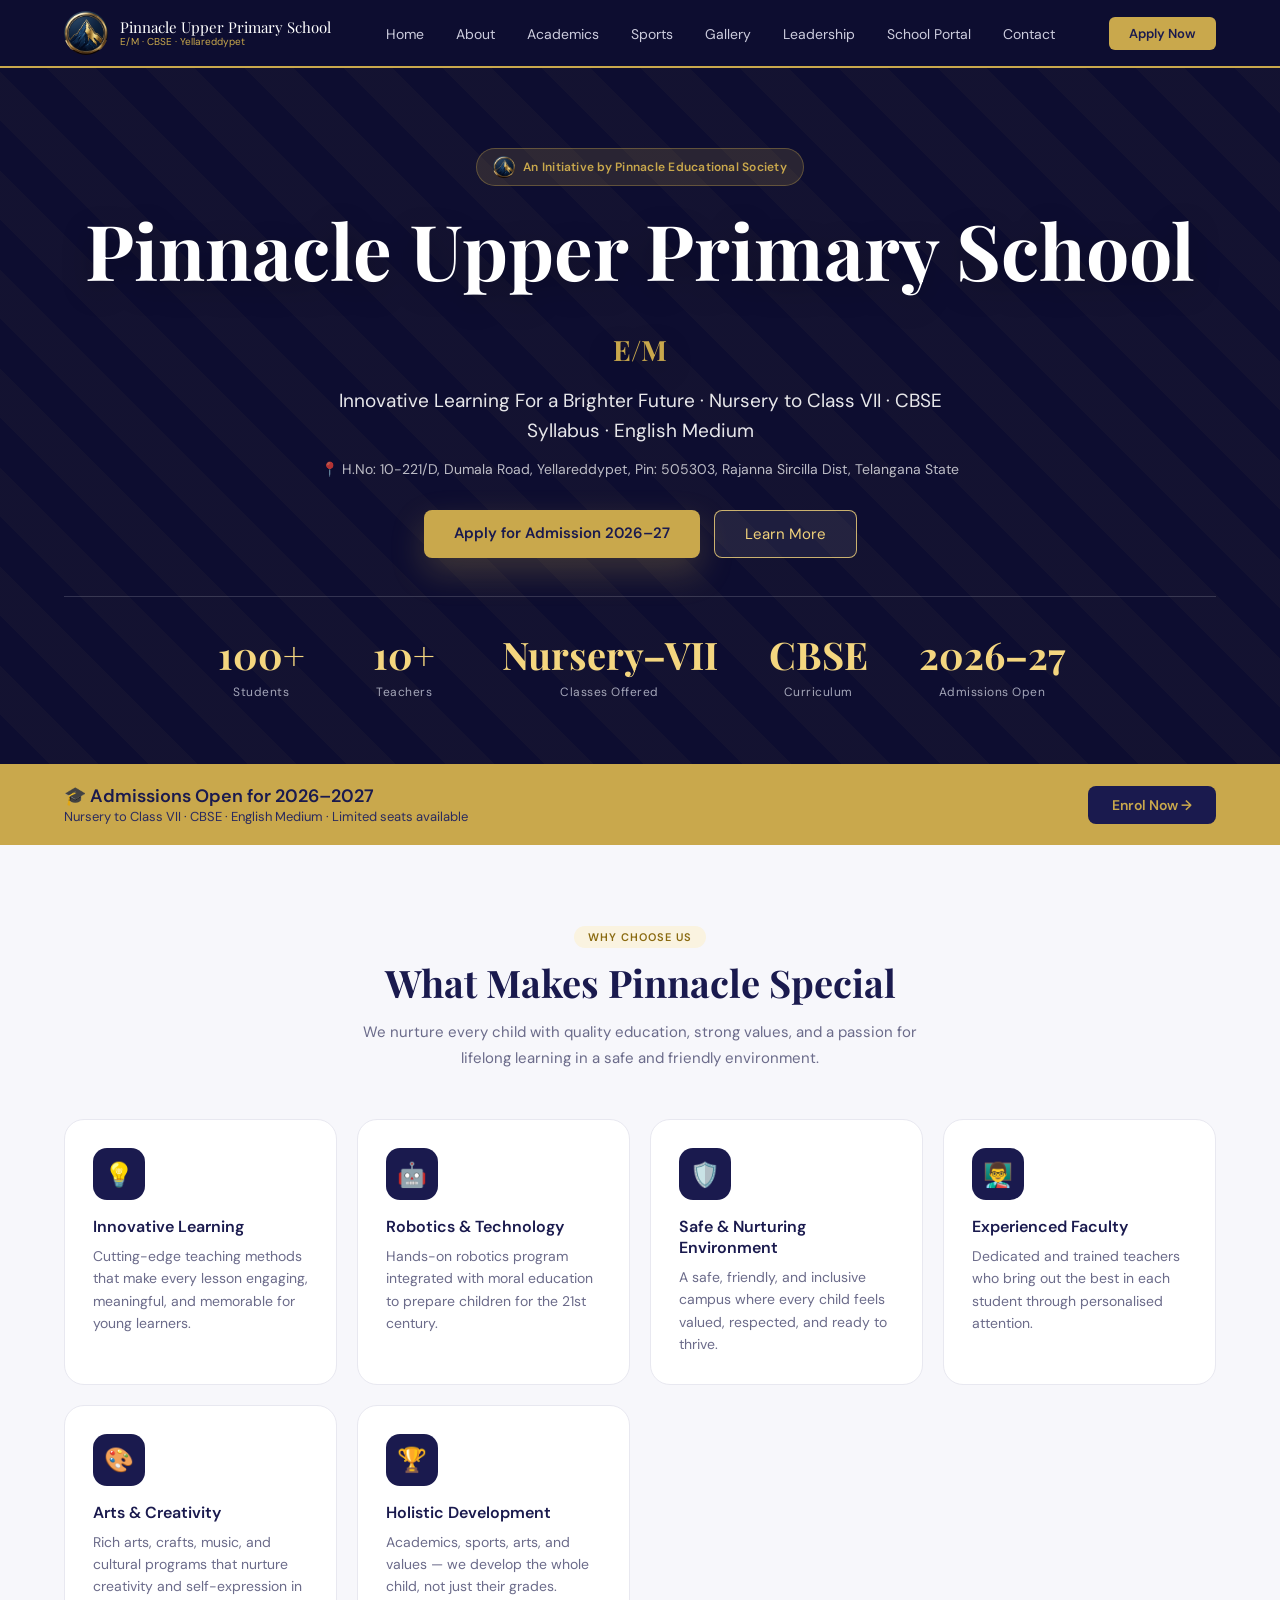
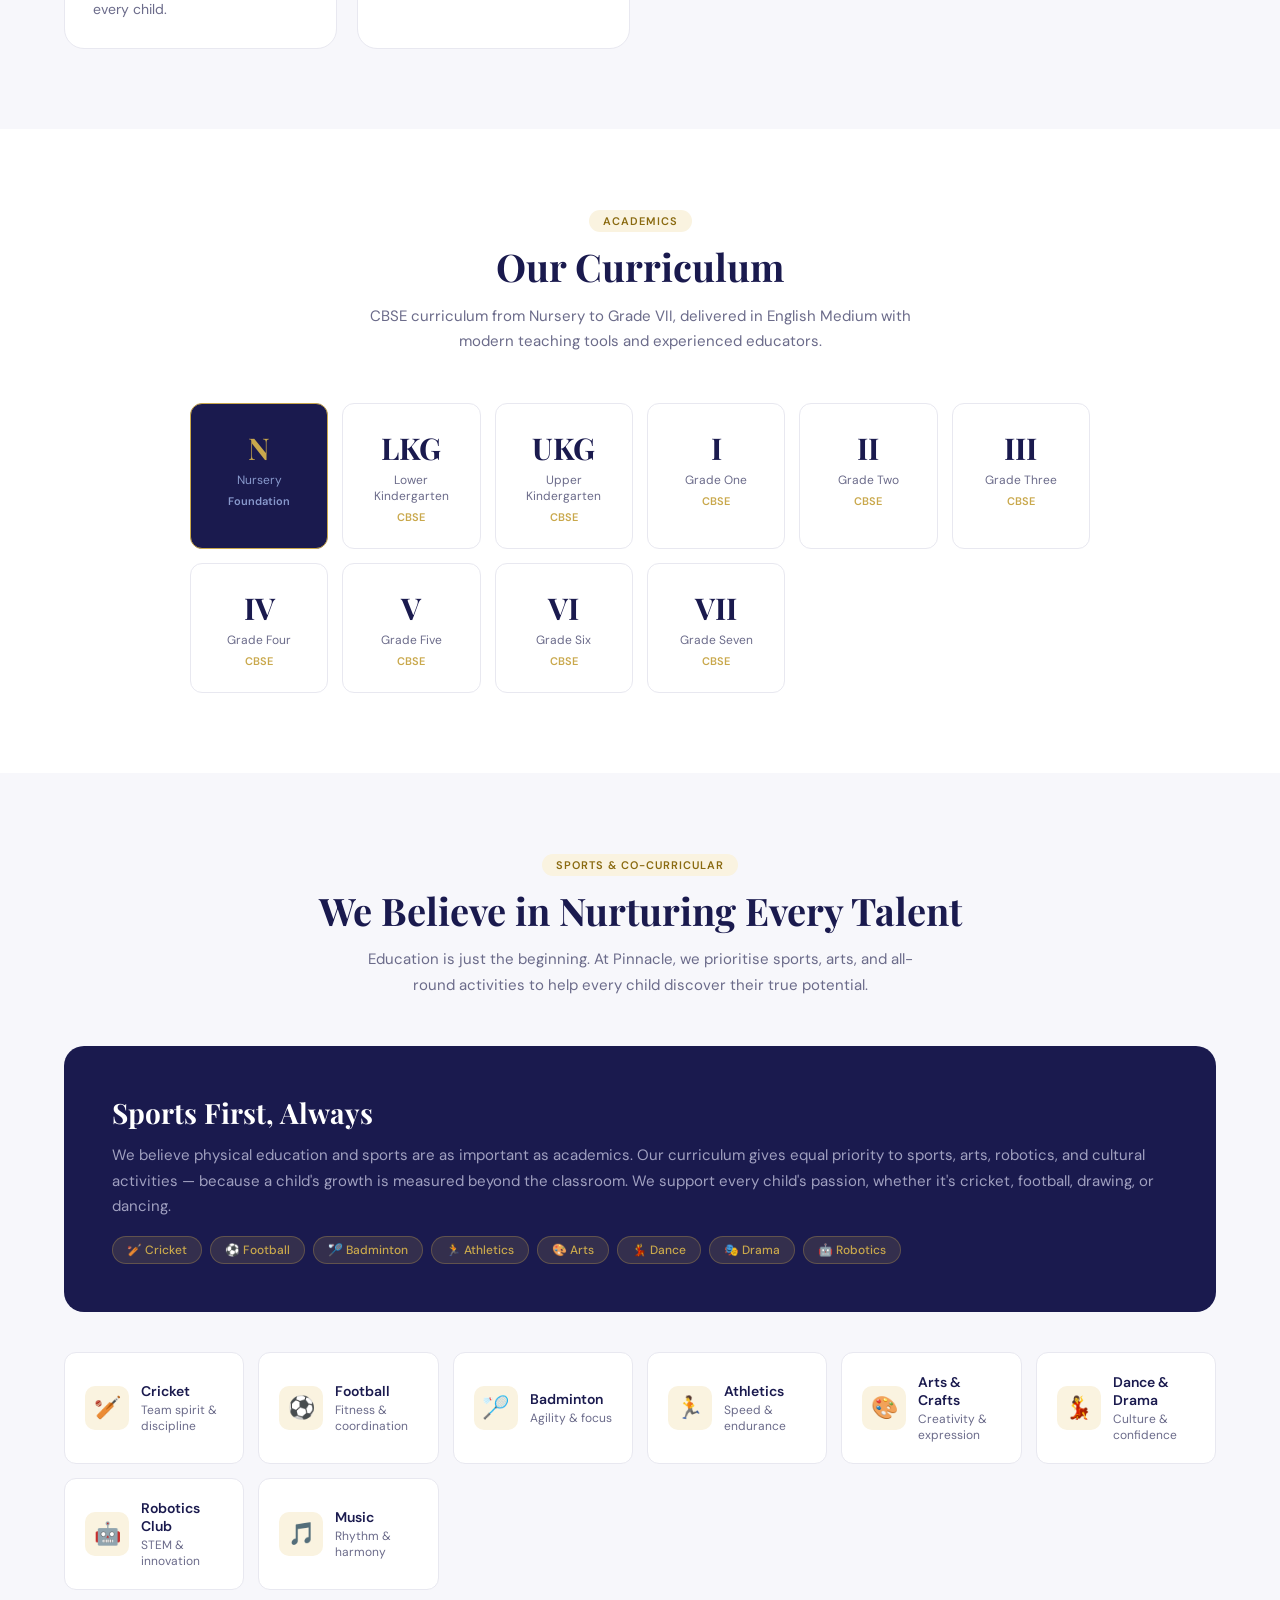
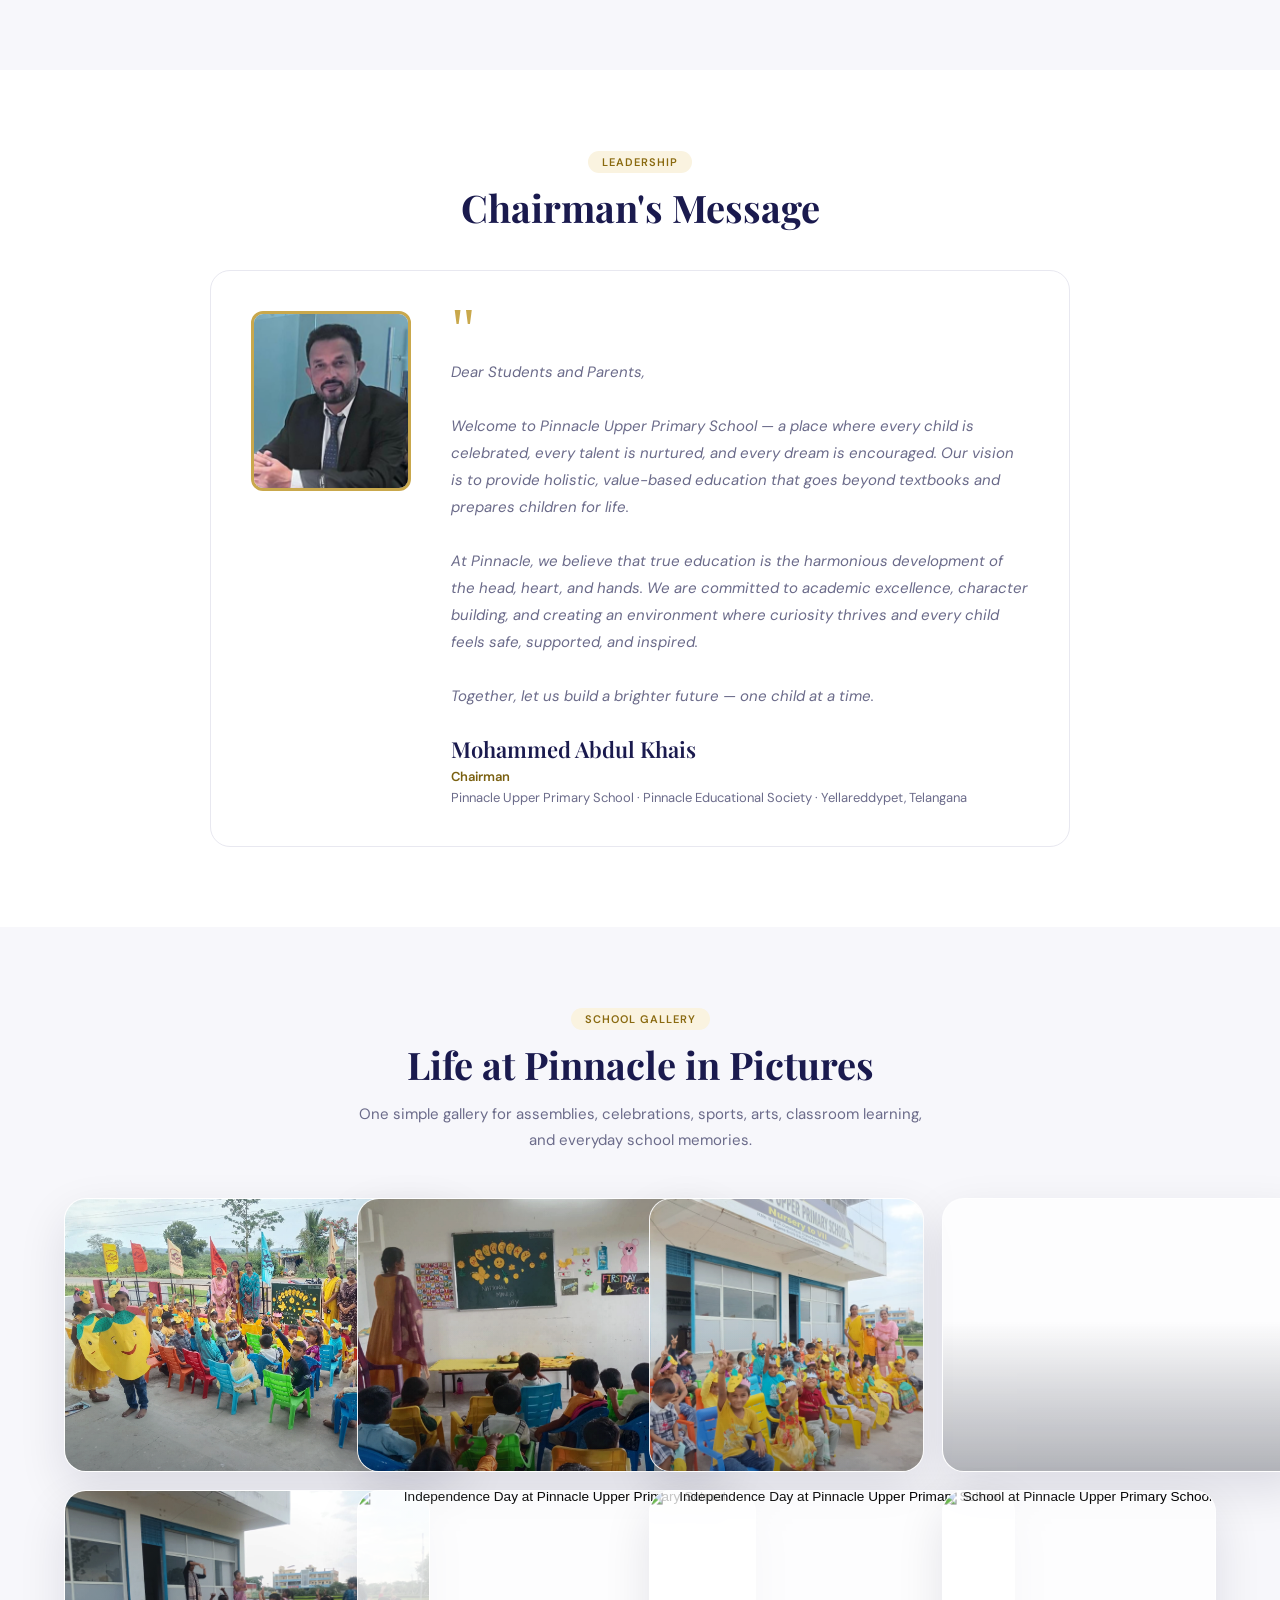
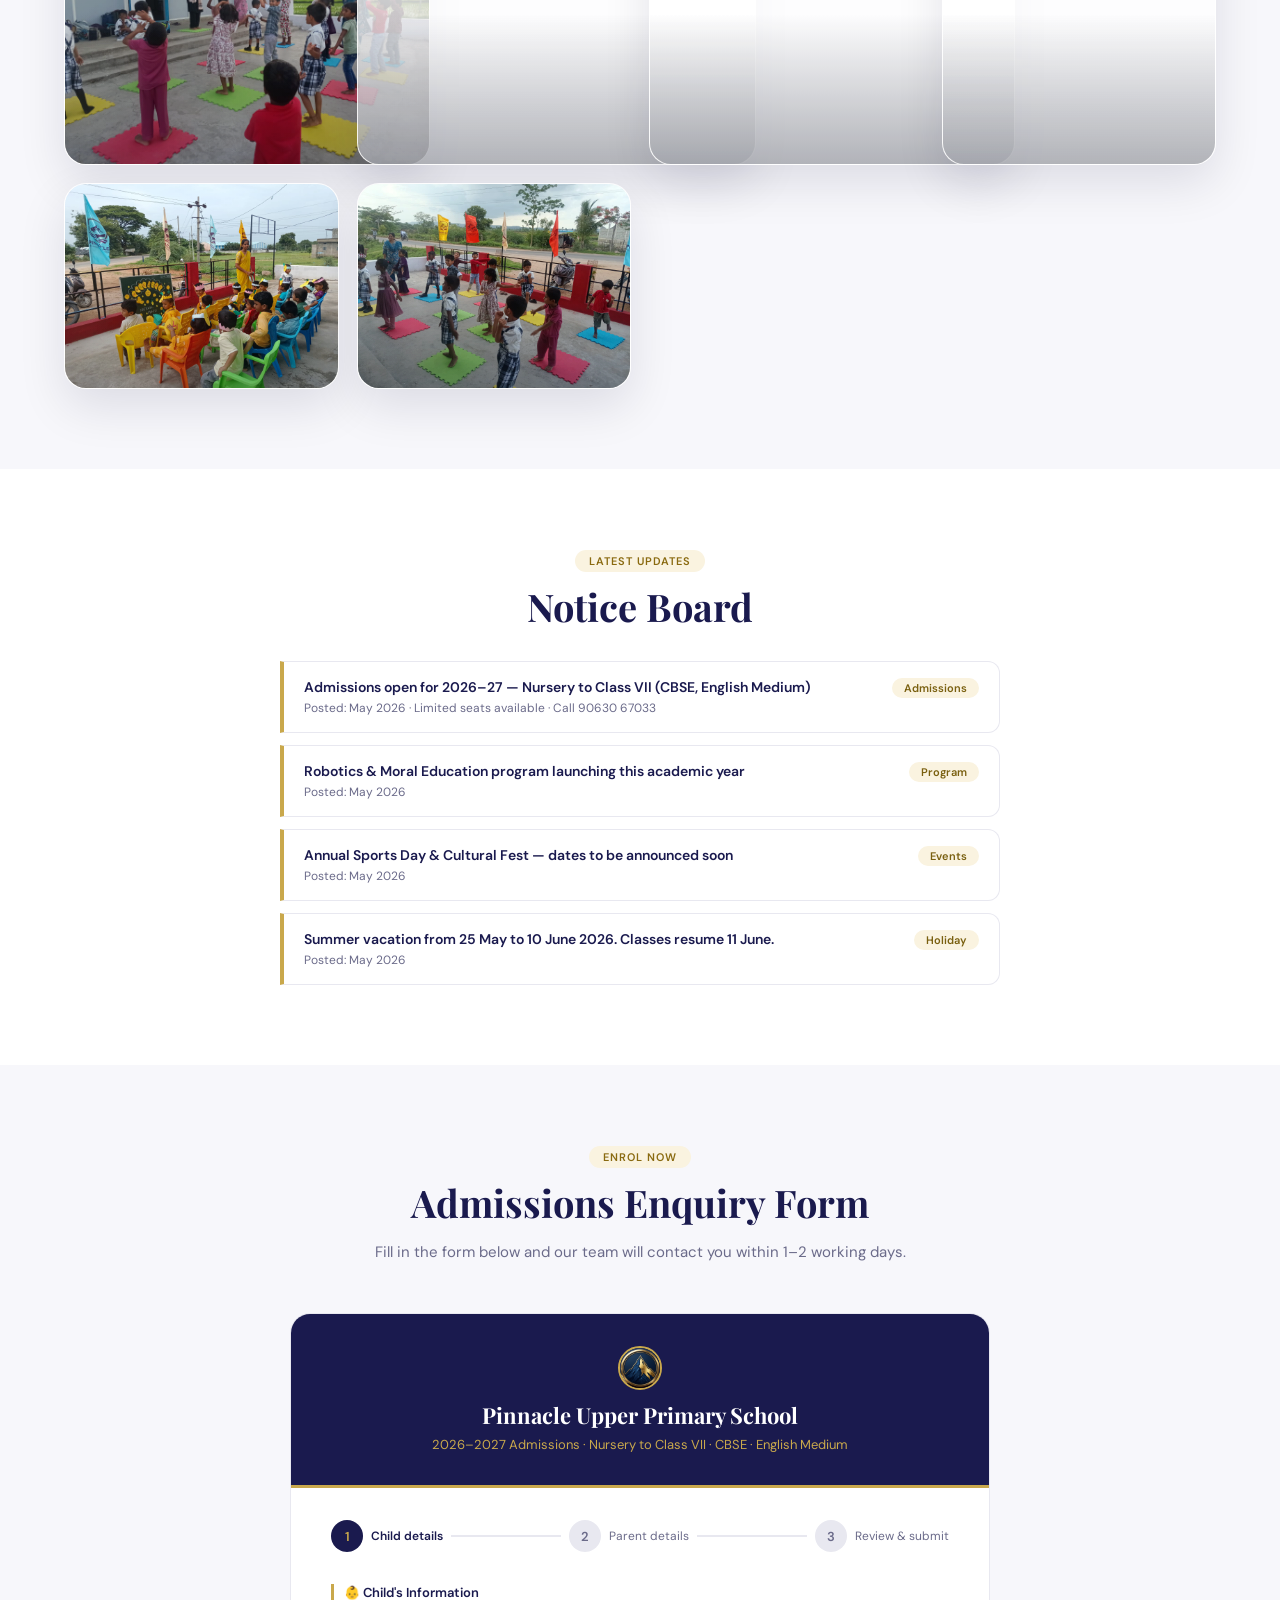
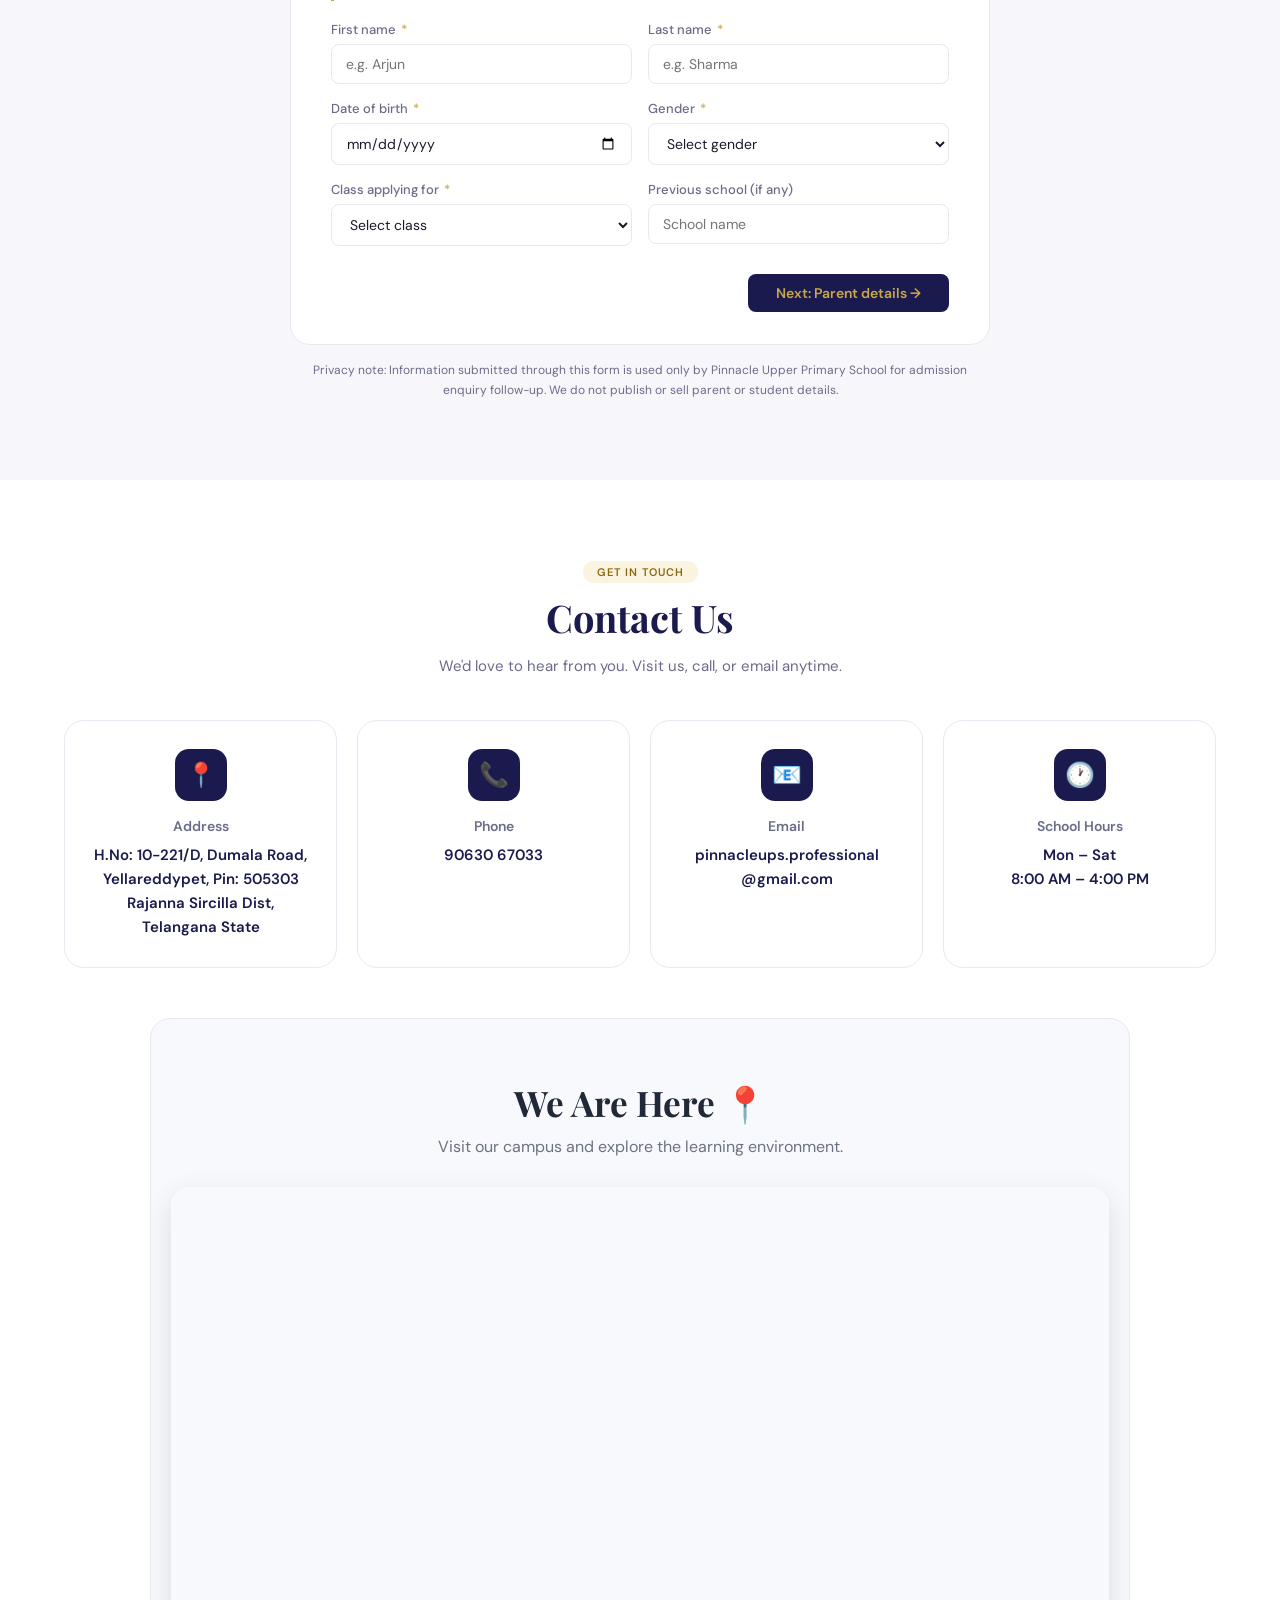
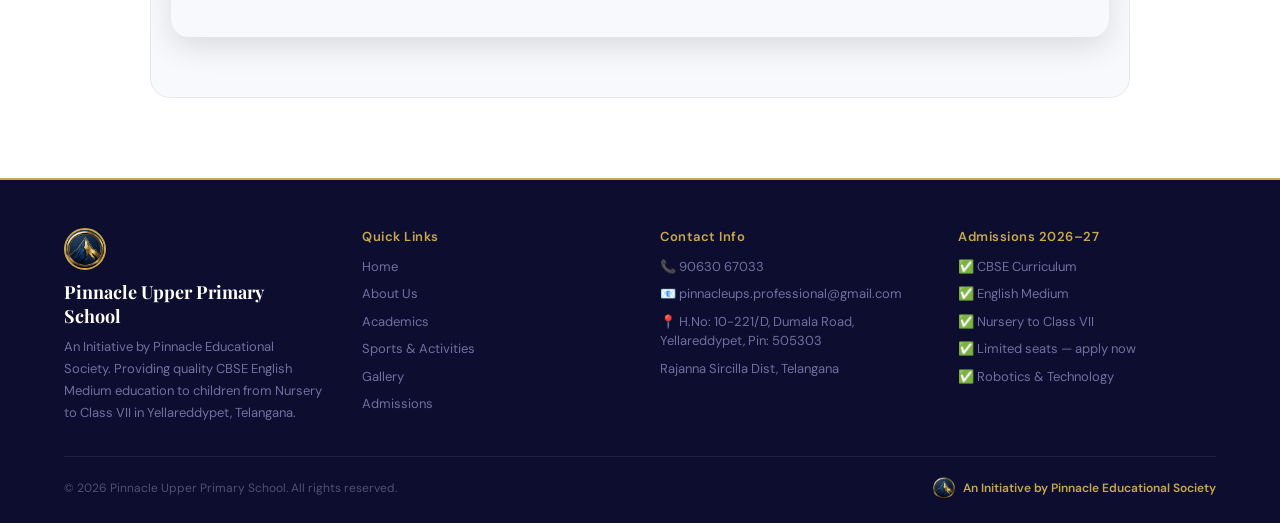
==== commit 1bd0e1de: "Update index.html" ====
--- a/index.html
+++ b/index.html
@@ -26,7 +26,7 @@
     <meta property="og:type" content="website" />
     <meta property="og:image" content="Images/schoollogo.jpeg" />
     <meta name="twitter:card" content="summary" />
-    <link rel="icon" type="image/png" href="Images/schoollogo.jpeg" />
+    <link rel="icon" type="image/png" href="Images/schoollogo-modified.png" />
     <link rel="apple-touch-icon" href="Images/schoollogo.jpeg" />
     <link rel="preconnect" href="https://fonts.googleapis.com" />
     <link rel="preconnect" href="https://fonts.gstatic.com" crossorigin />
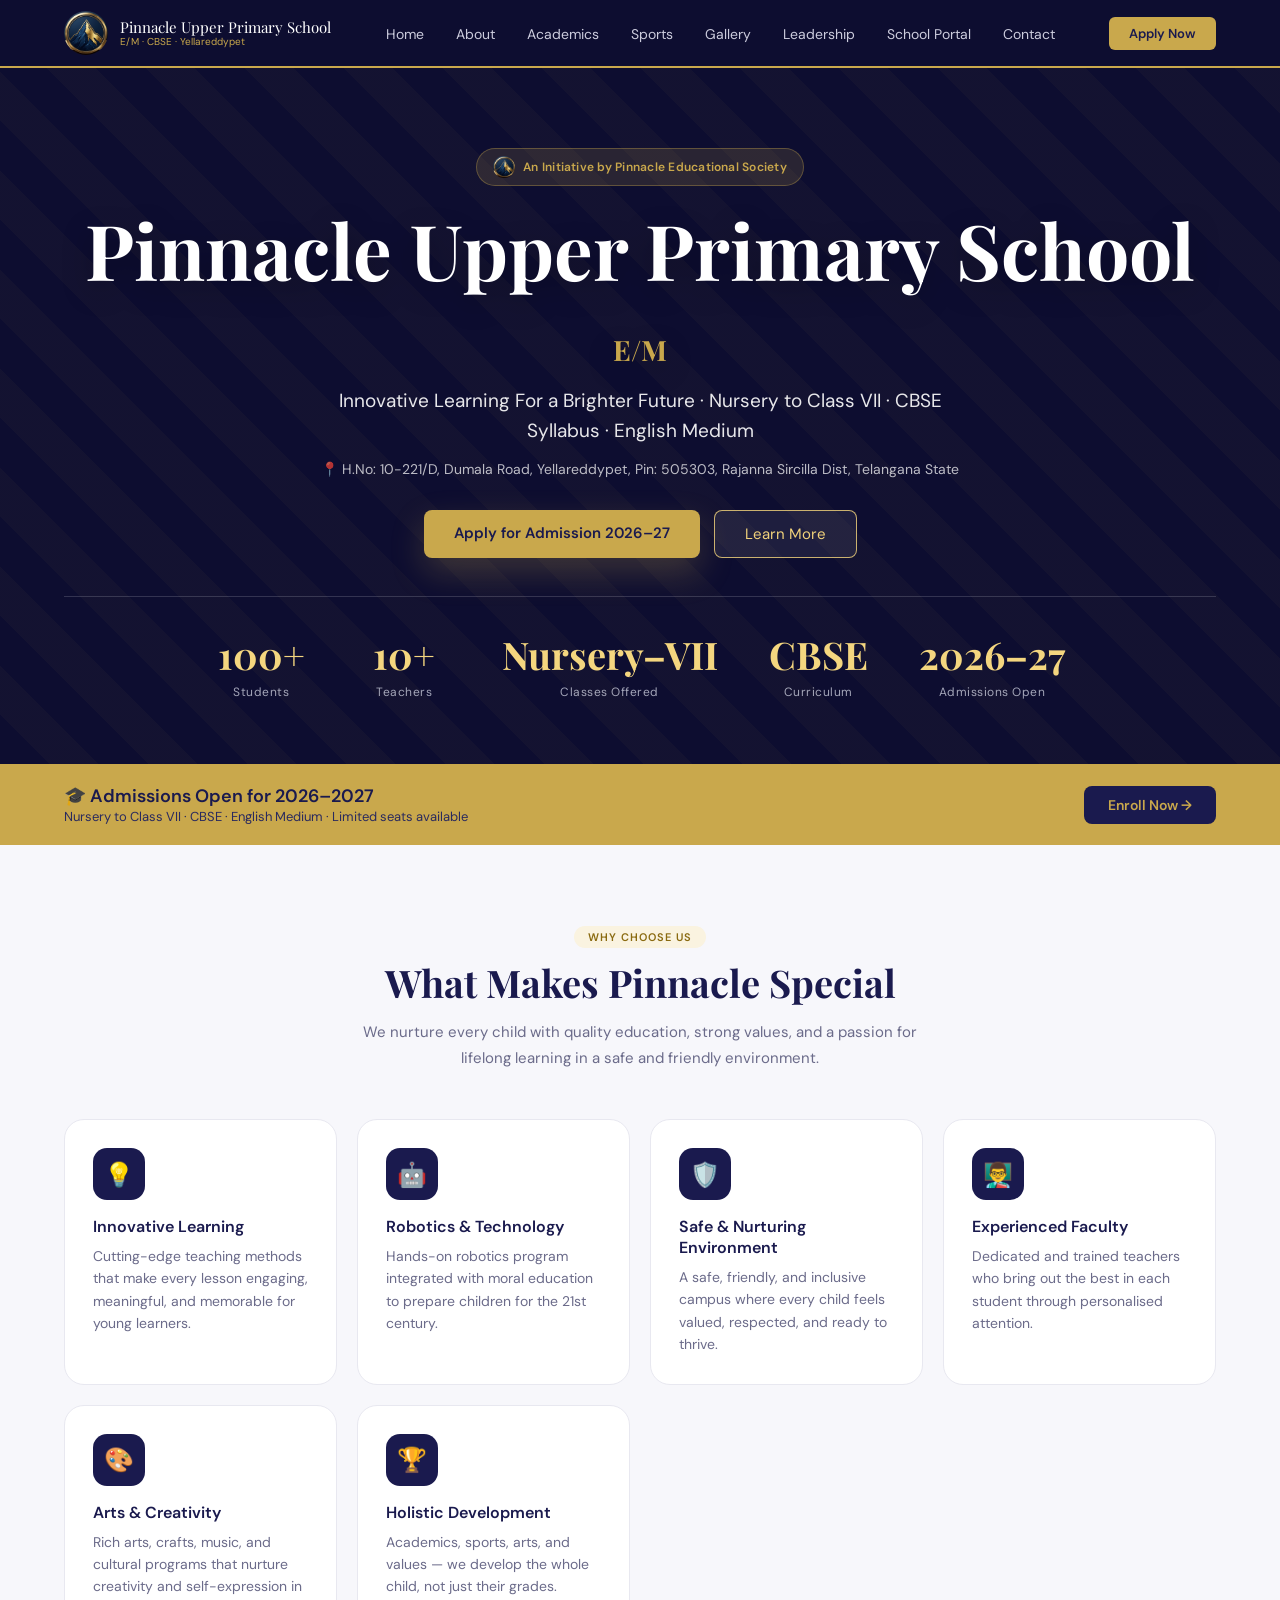
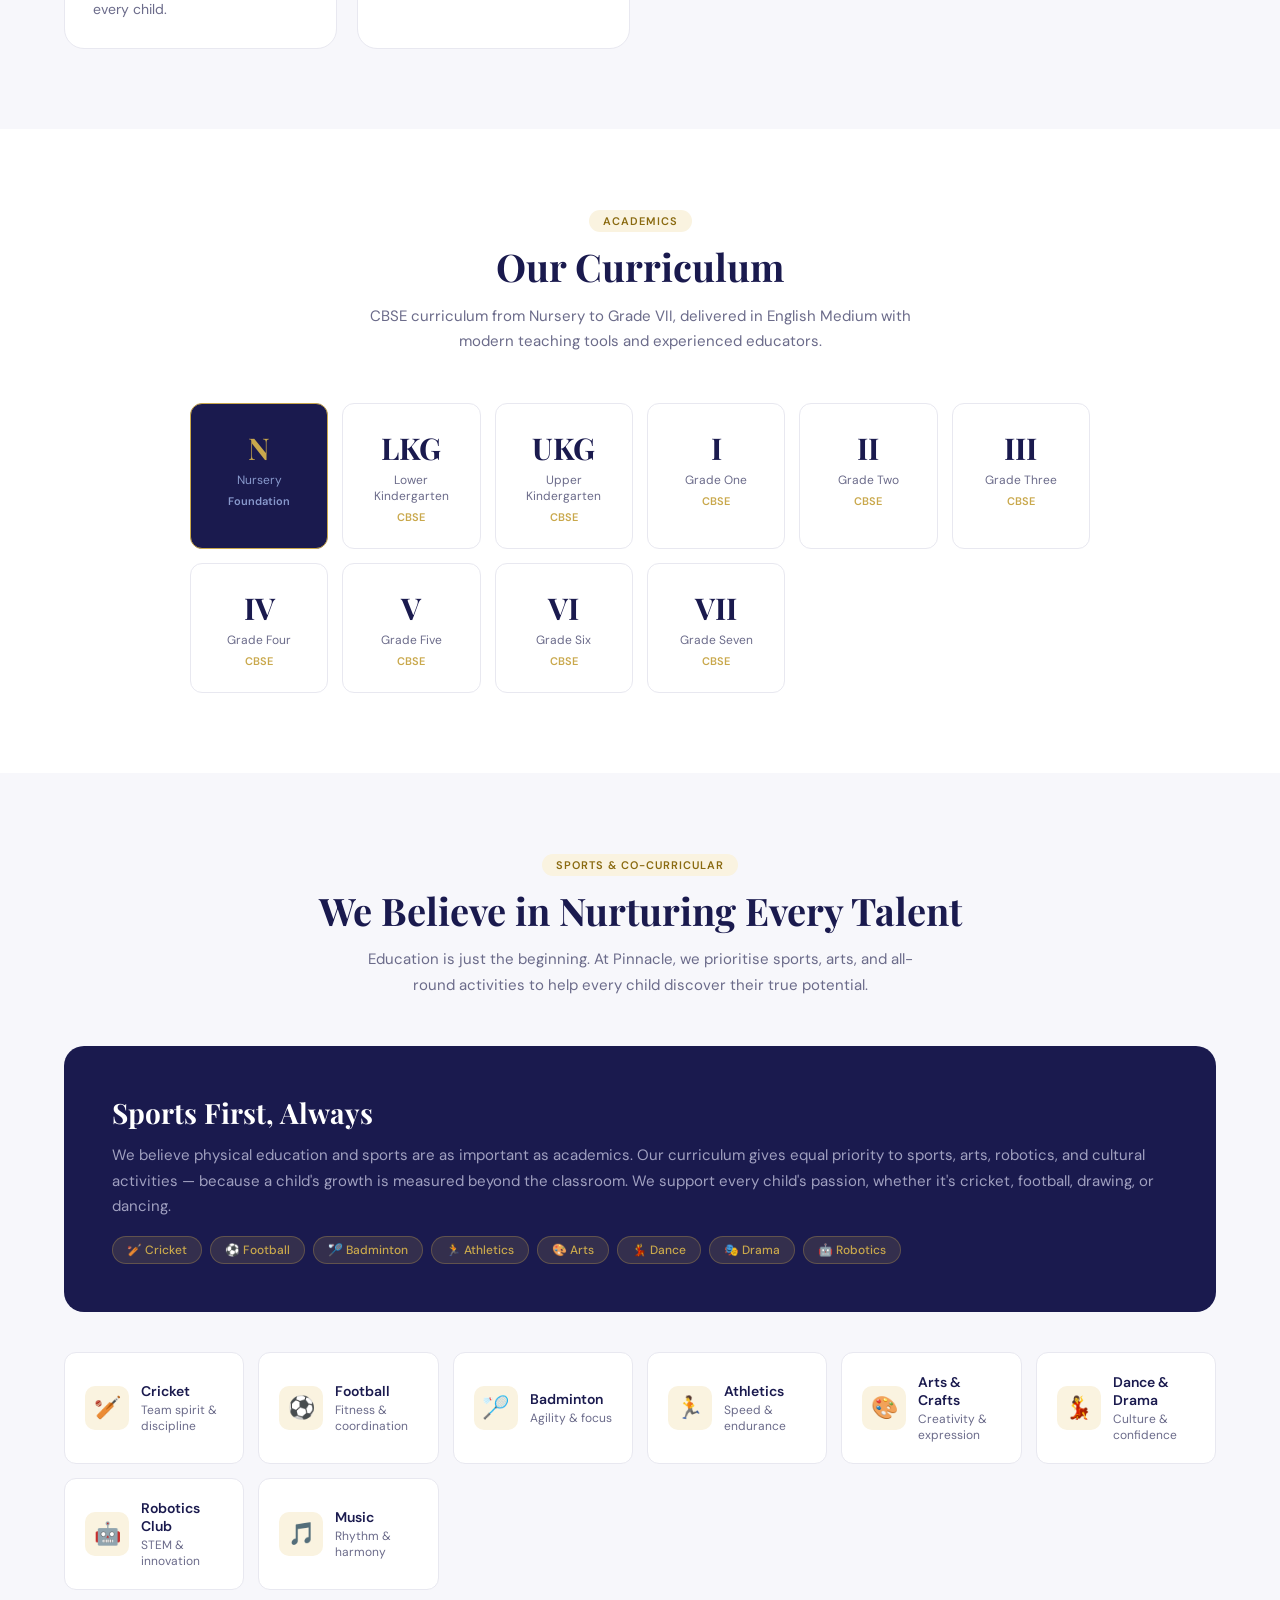
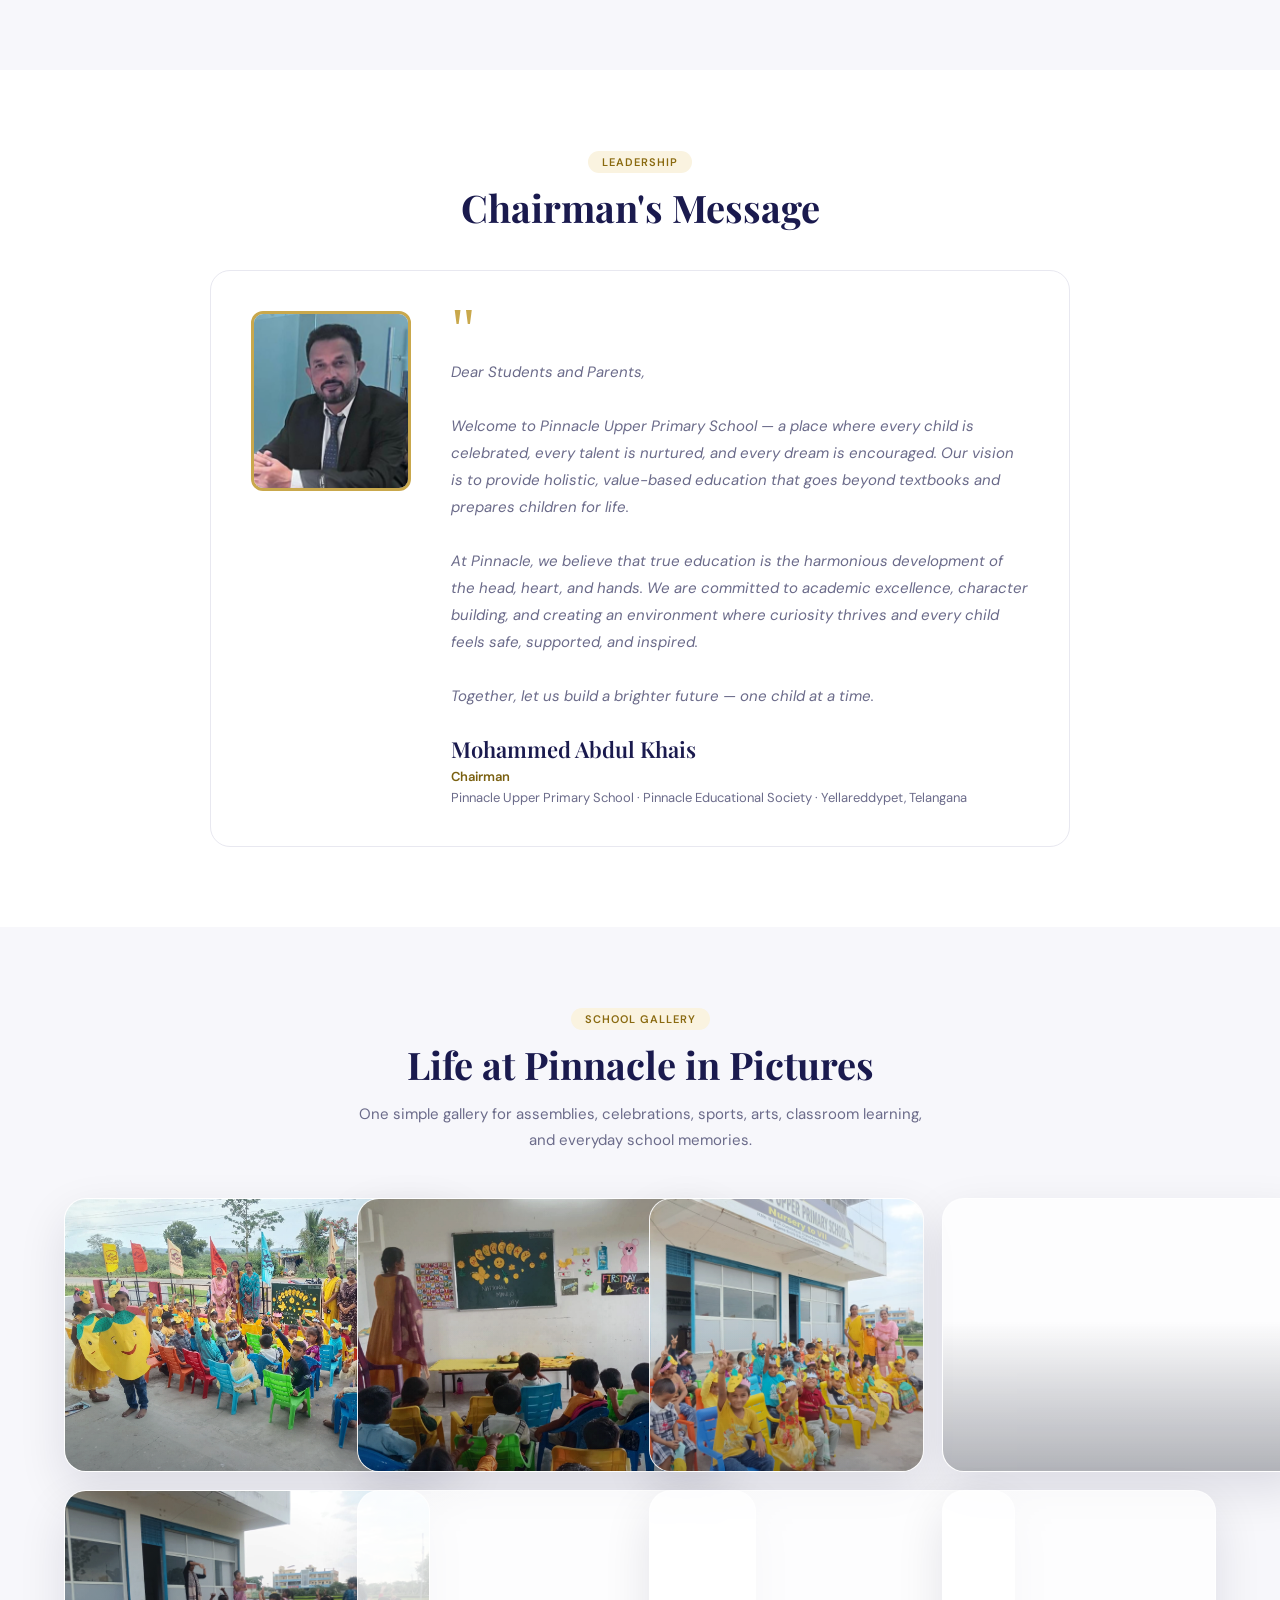
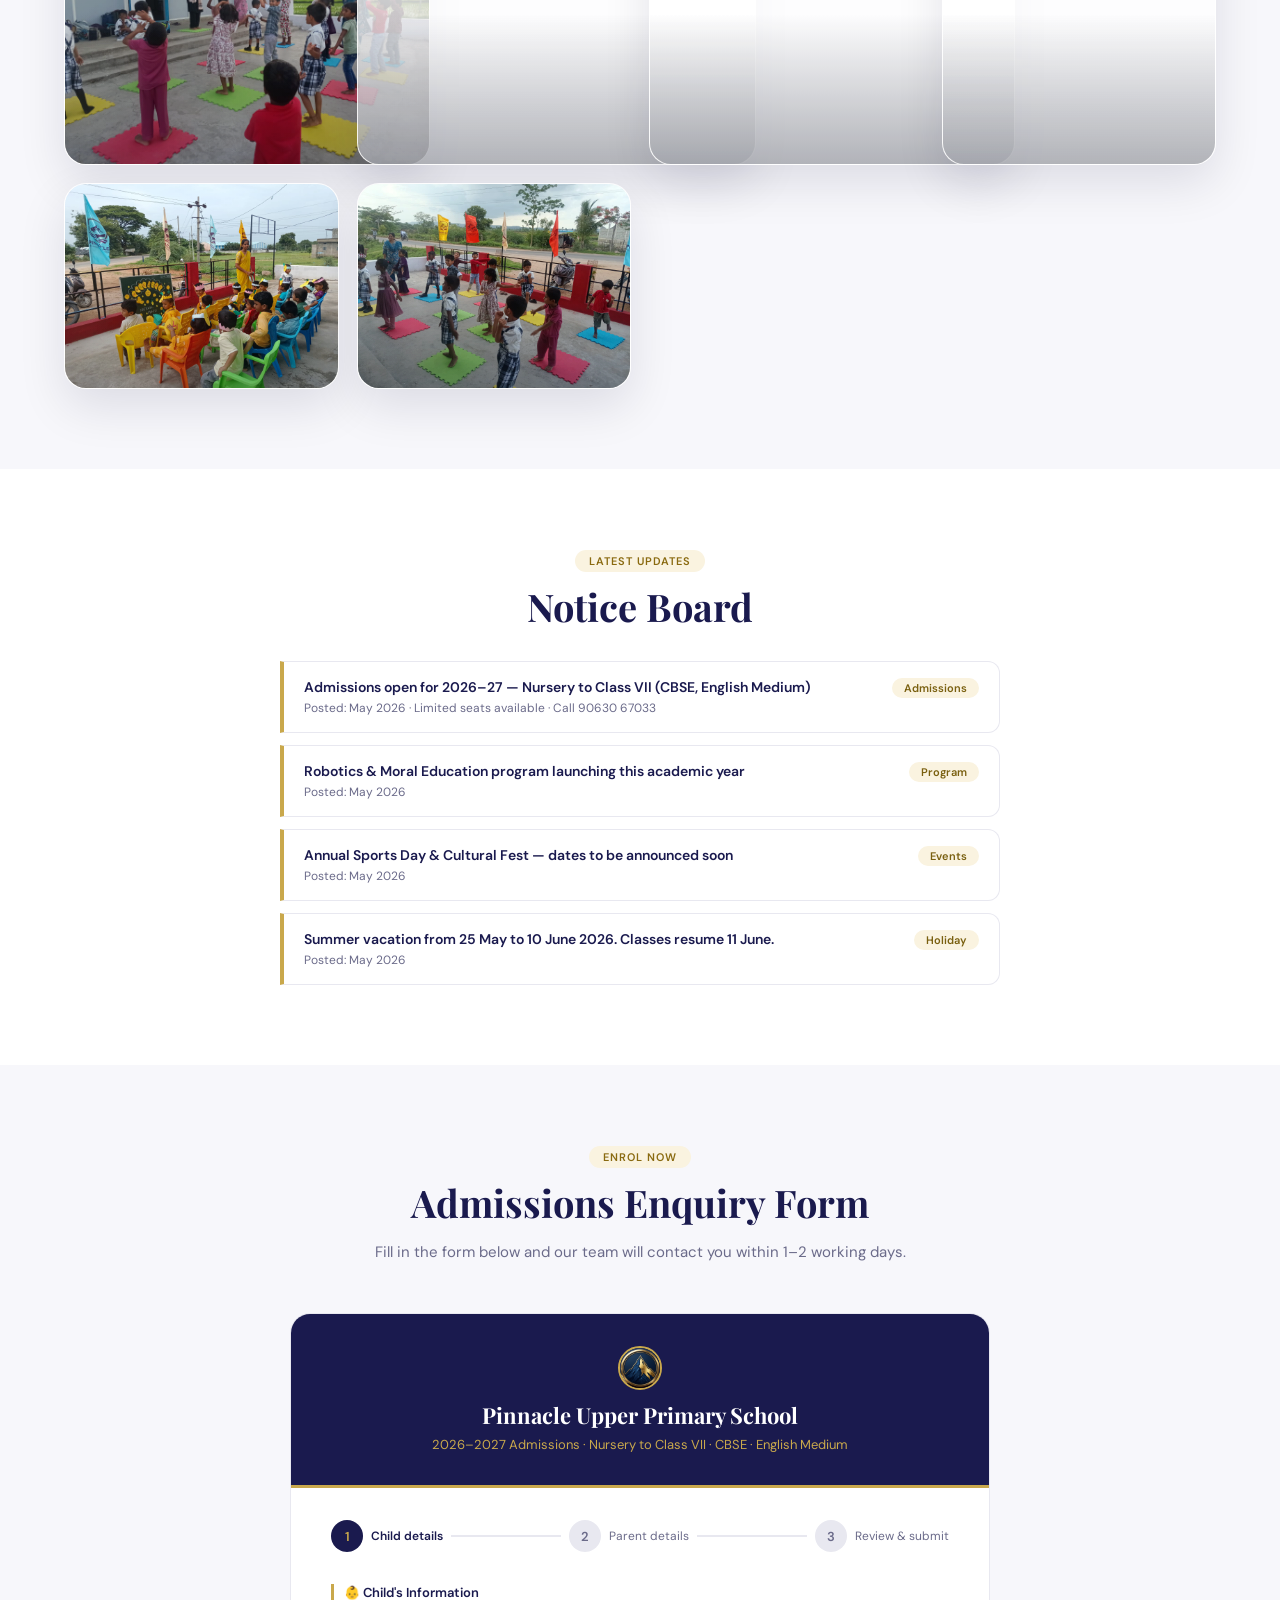
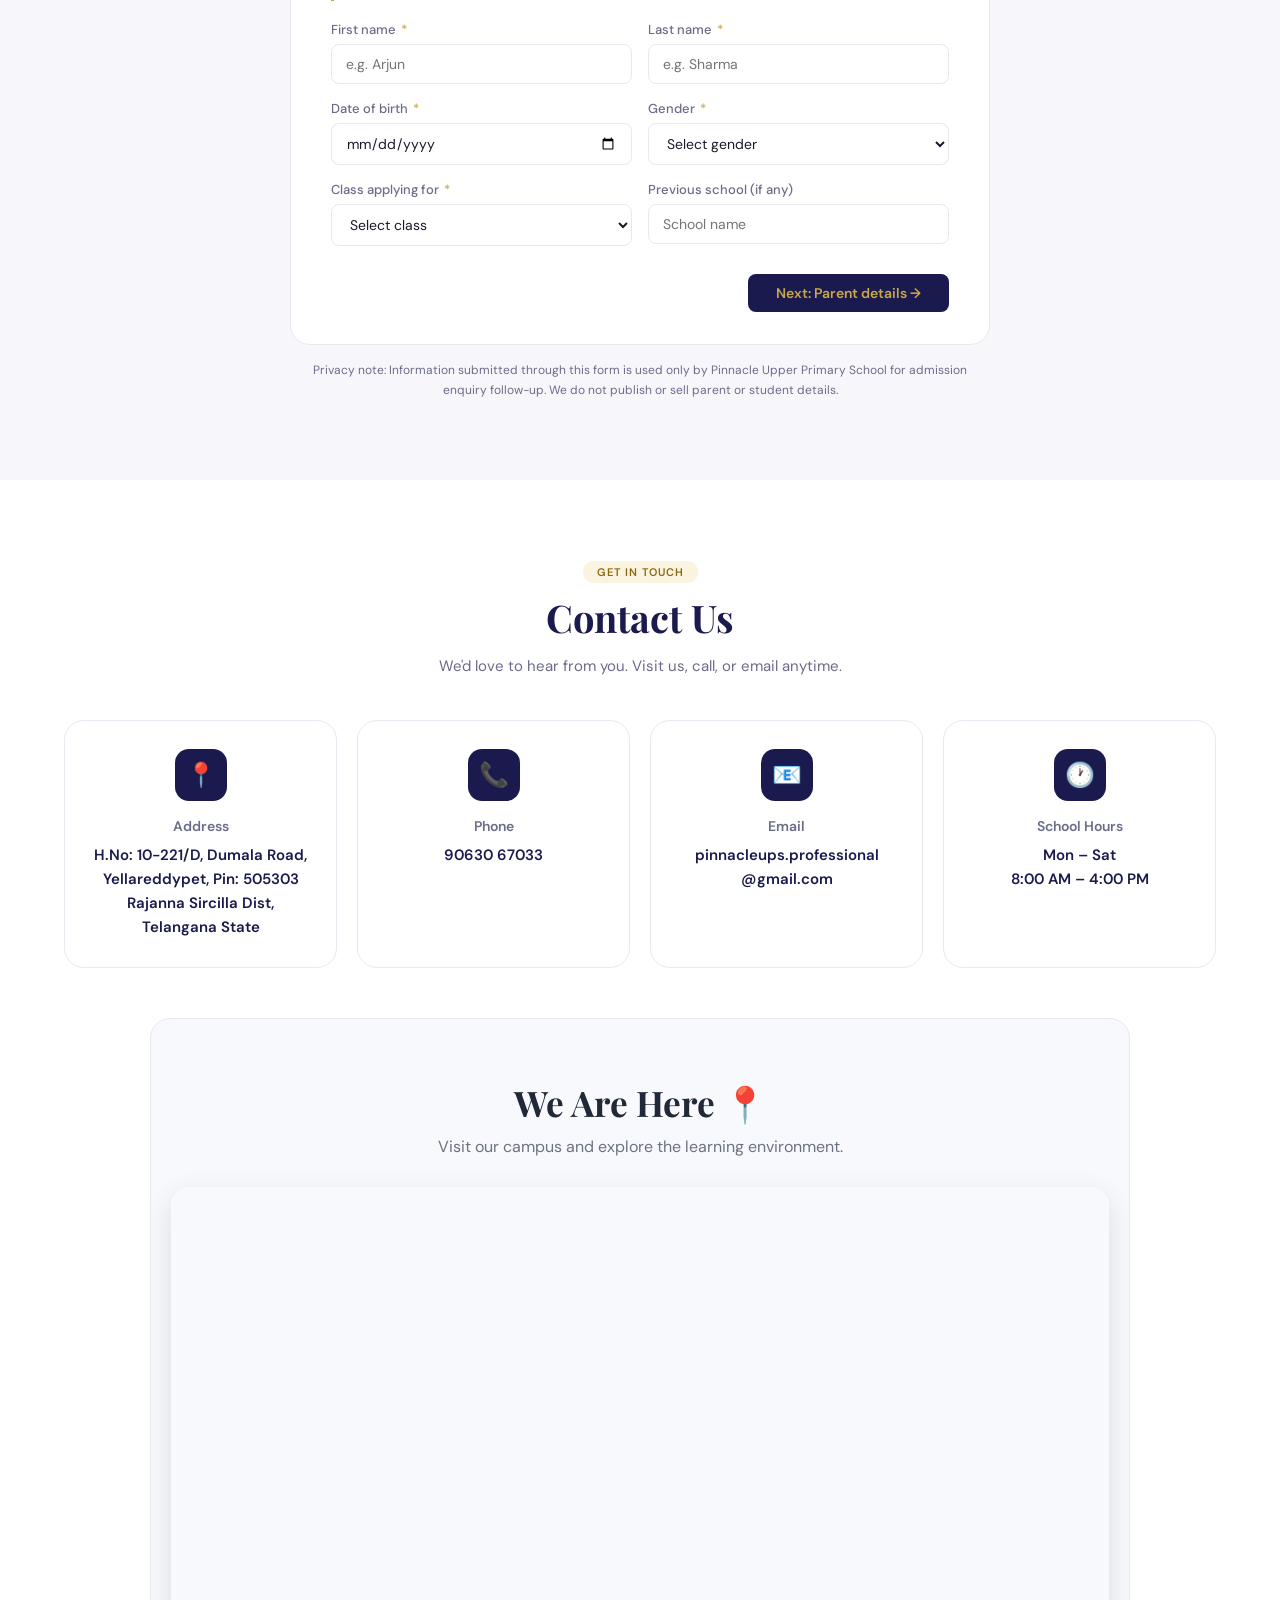
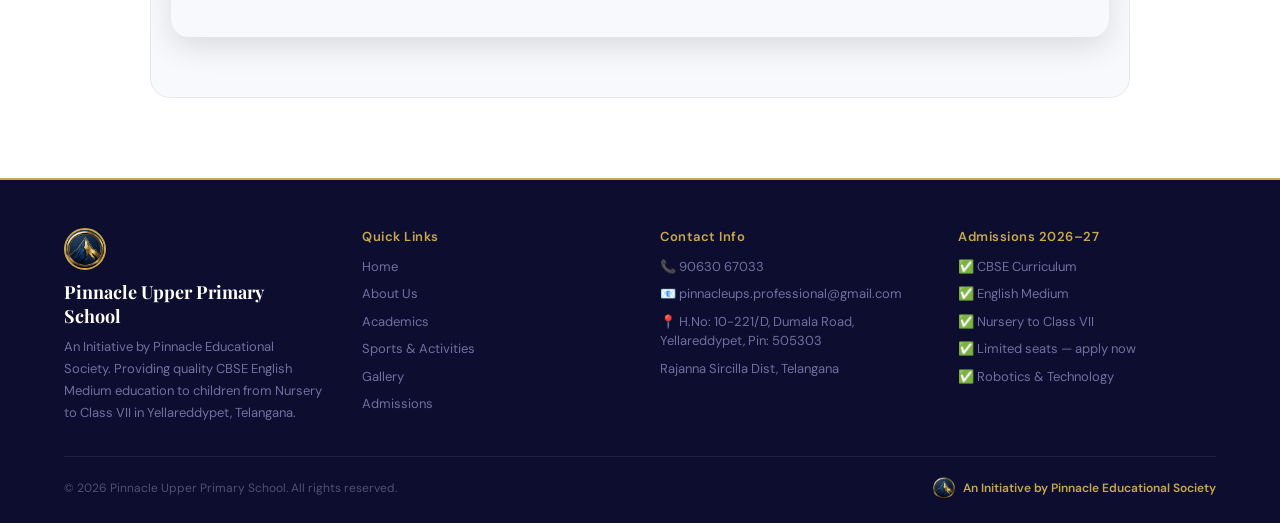
==== commit 2504e29a: "Update index.html" ====
--- a/index.html
+++ b/index.html
@@ -2470,7 +2470,7 @@
             available
           </p>
         </div>
-        <a href="#admissions">Enrol Now →</a>
+        <a href="#admissions">Enroll Now →</a>
       </div>
 
       <!-- ABOUT -->
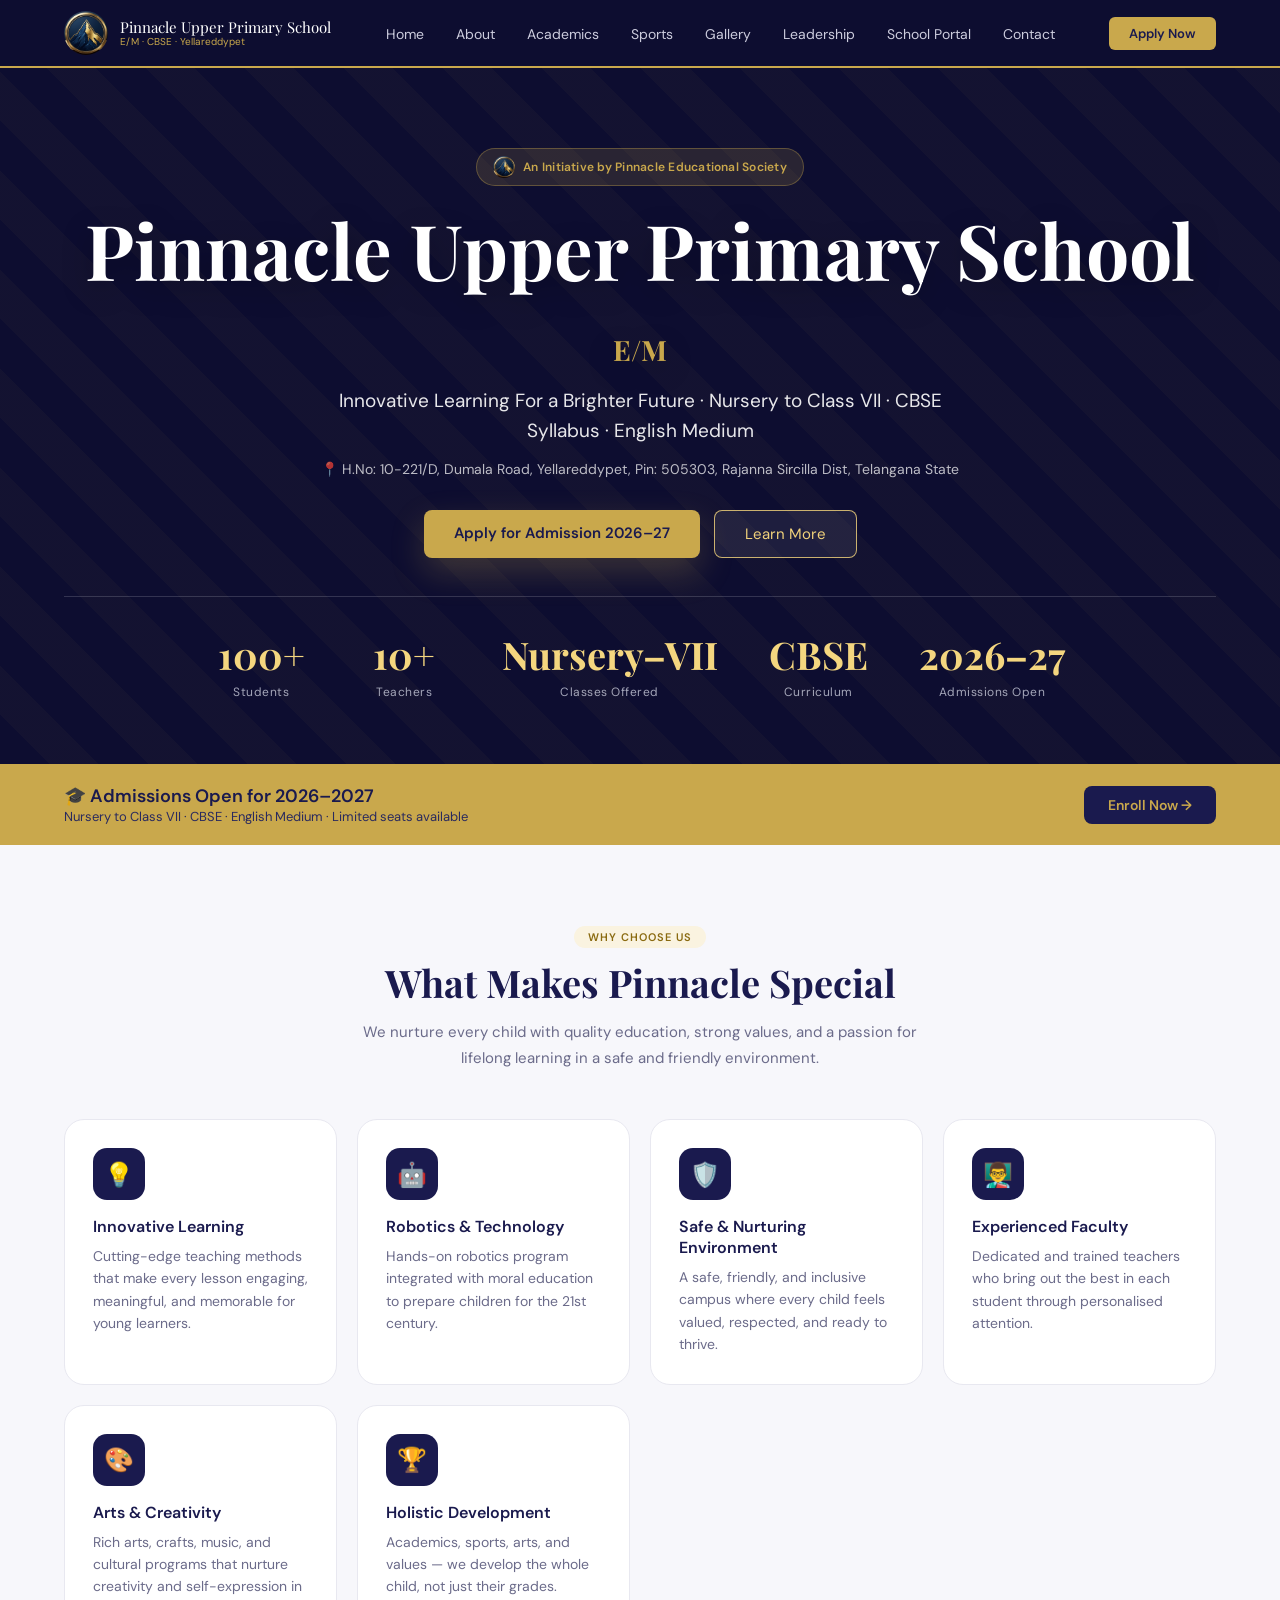
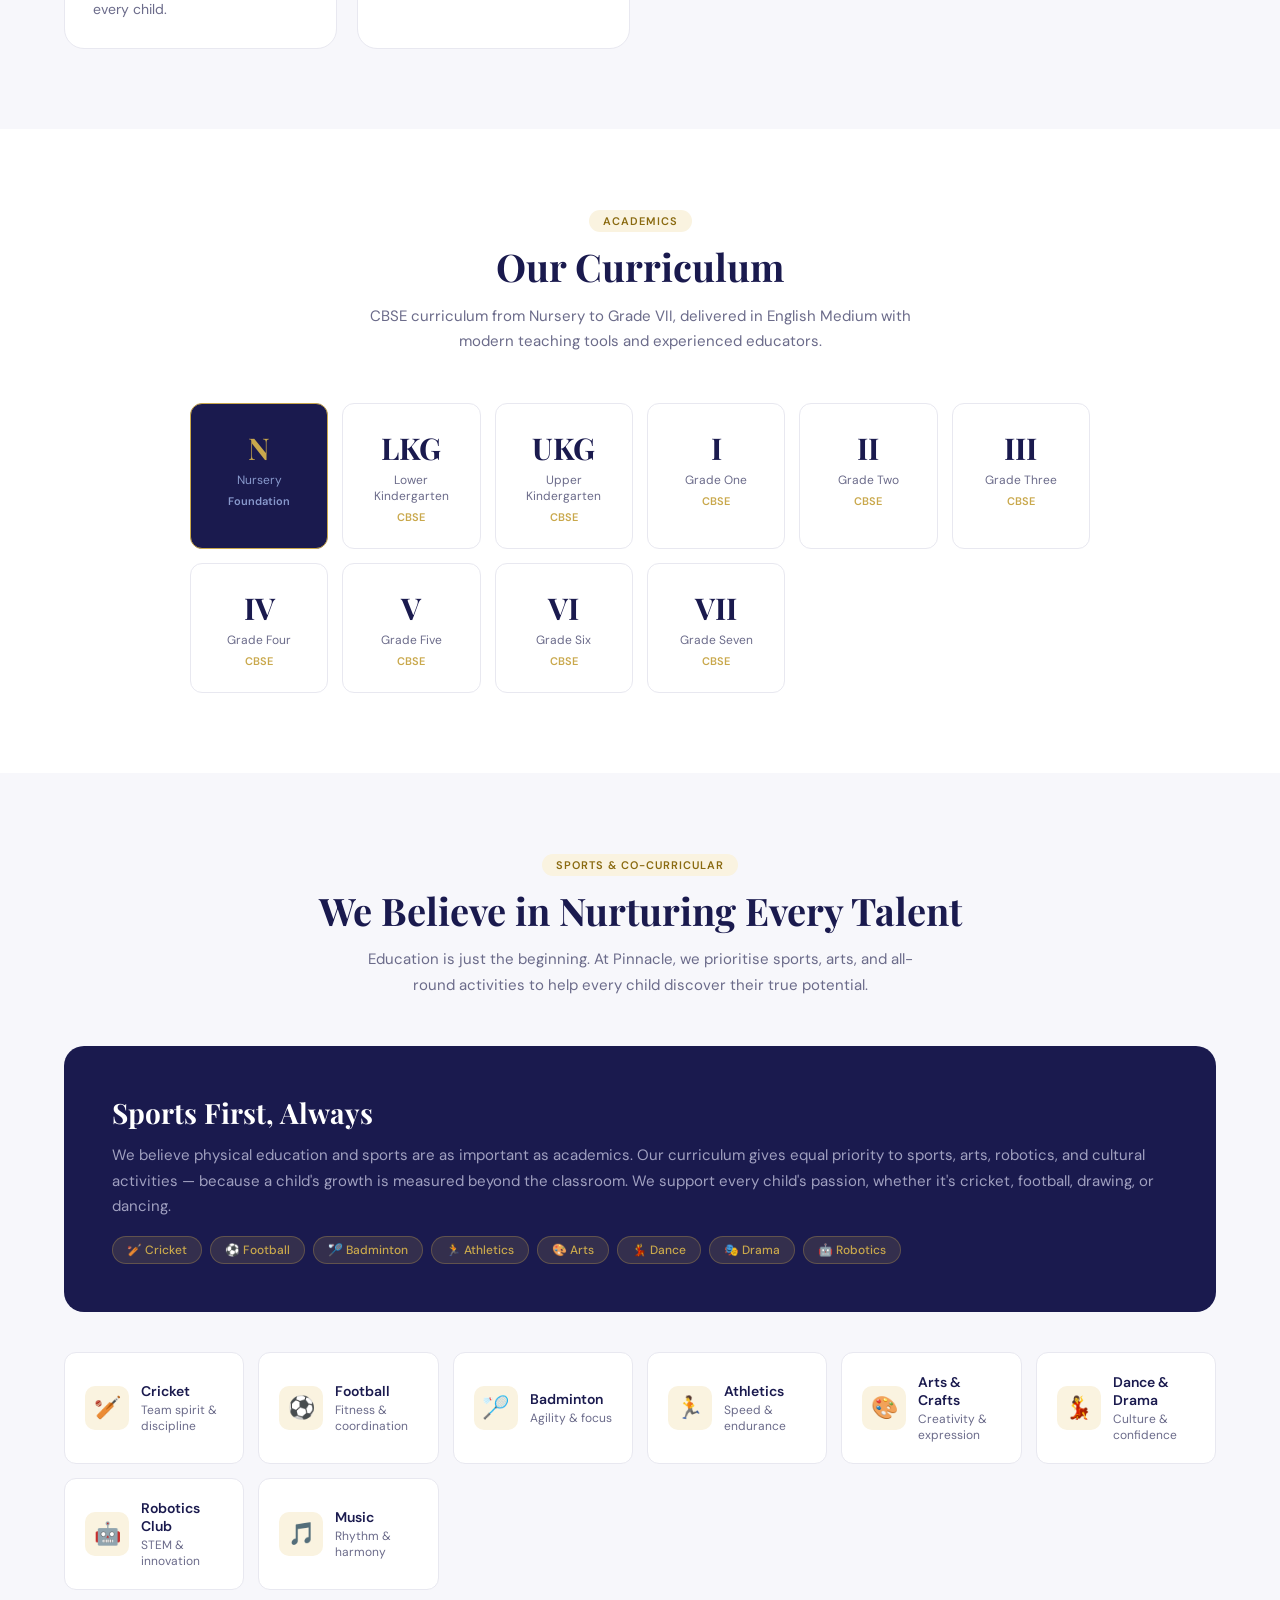
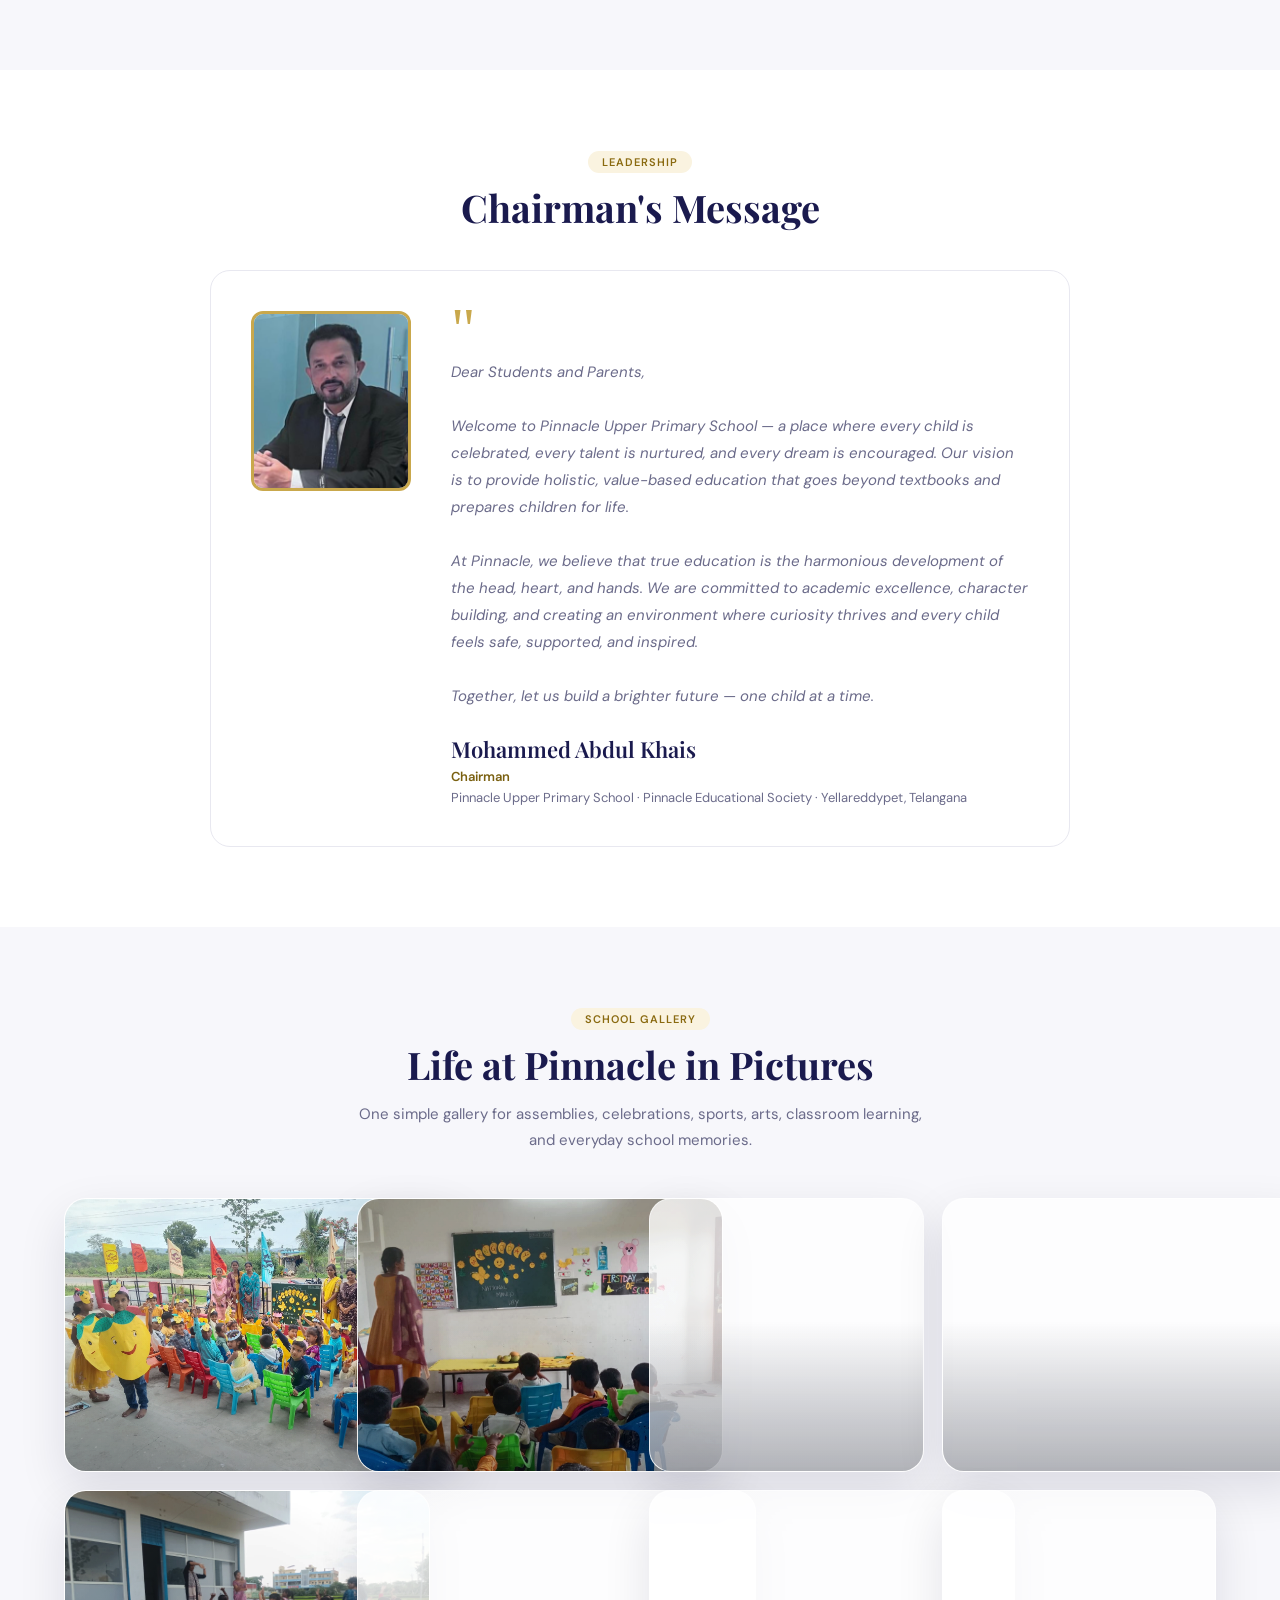
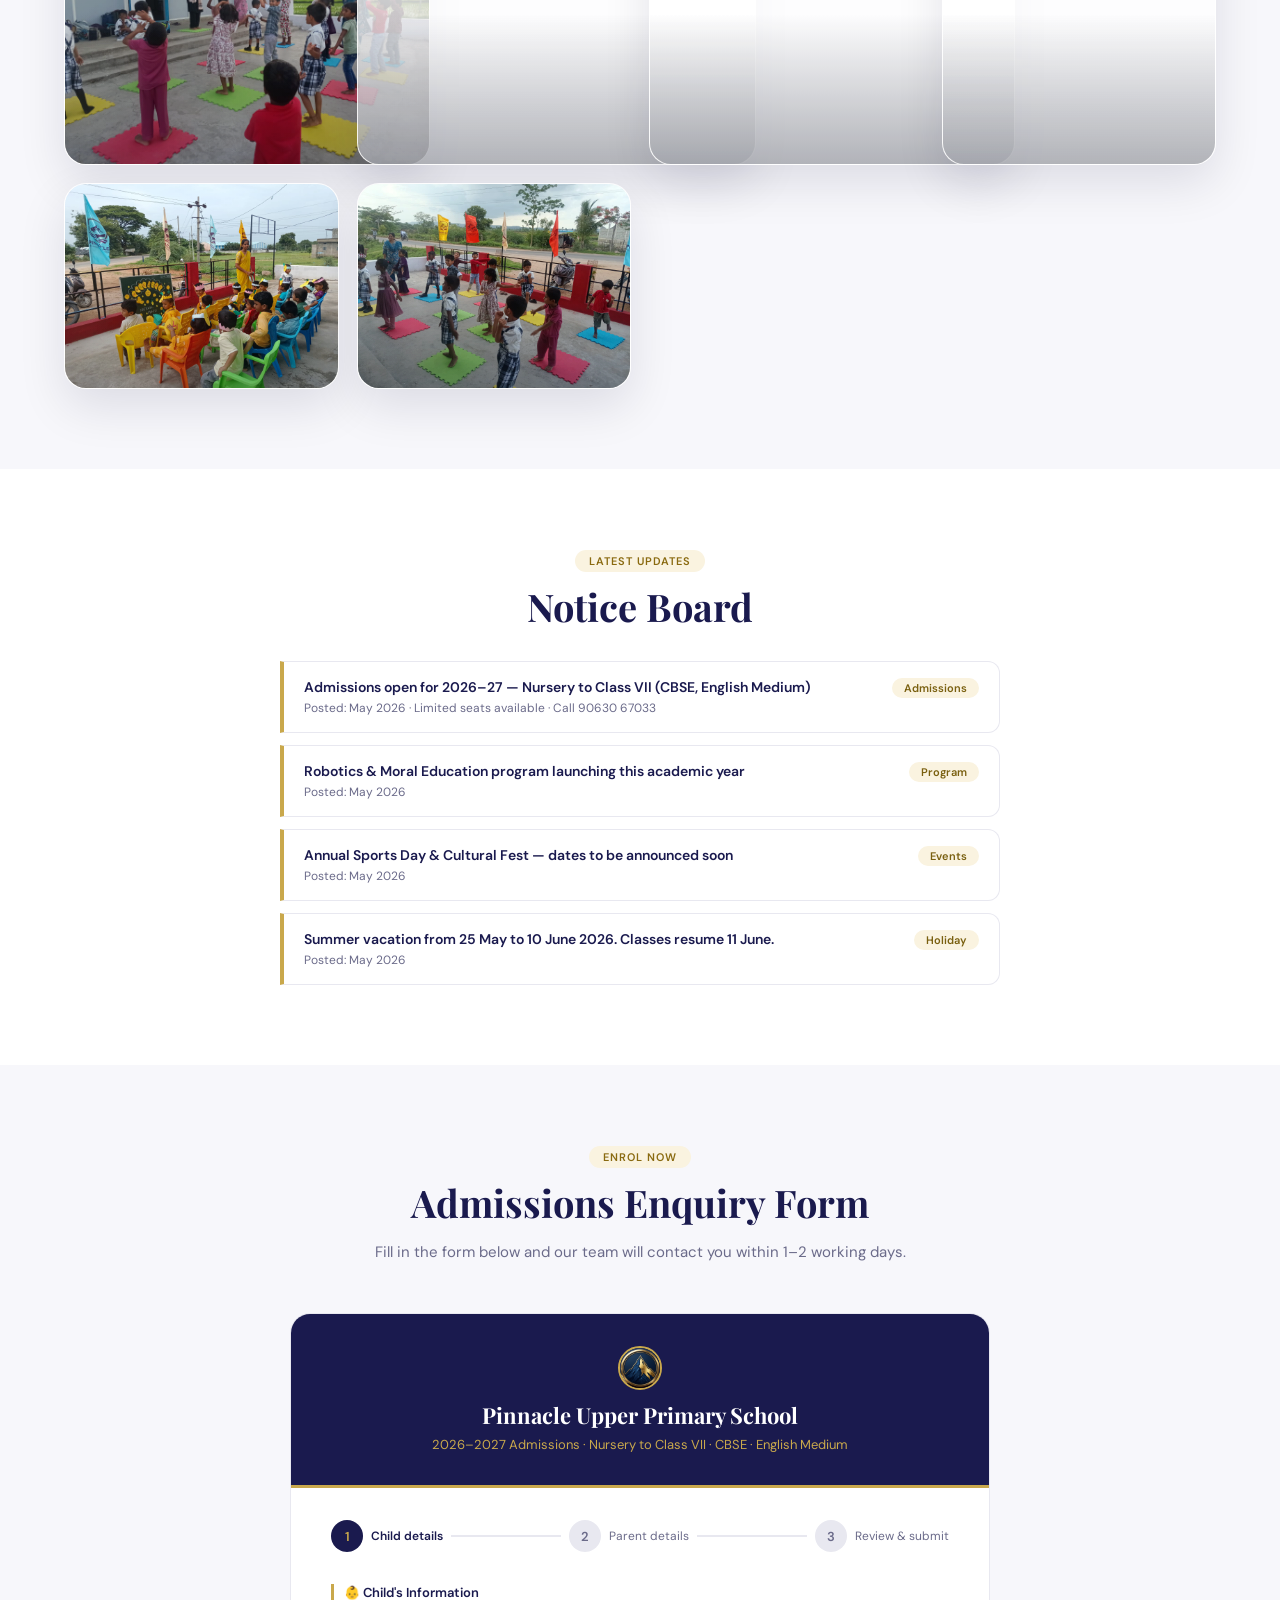
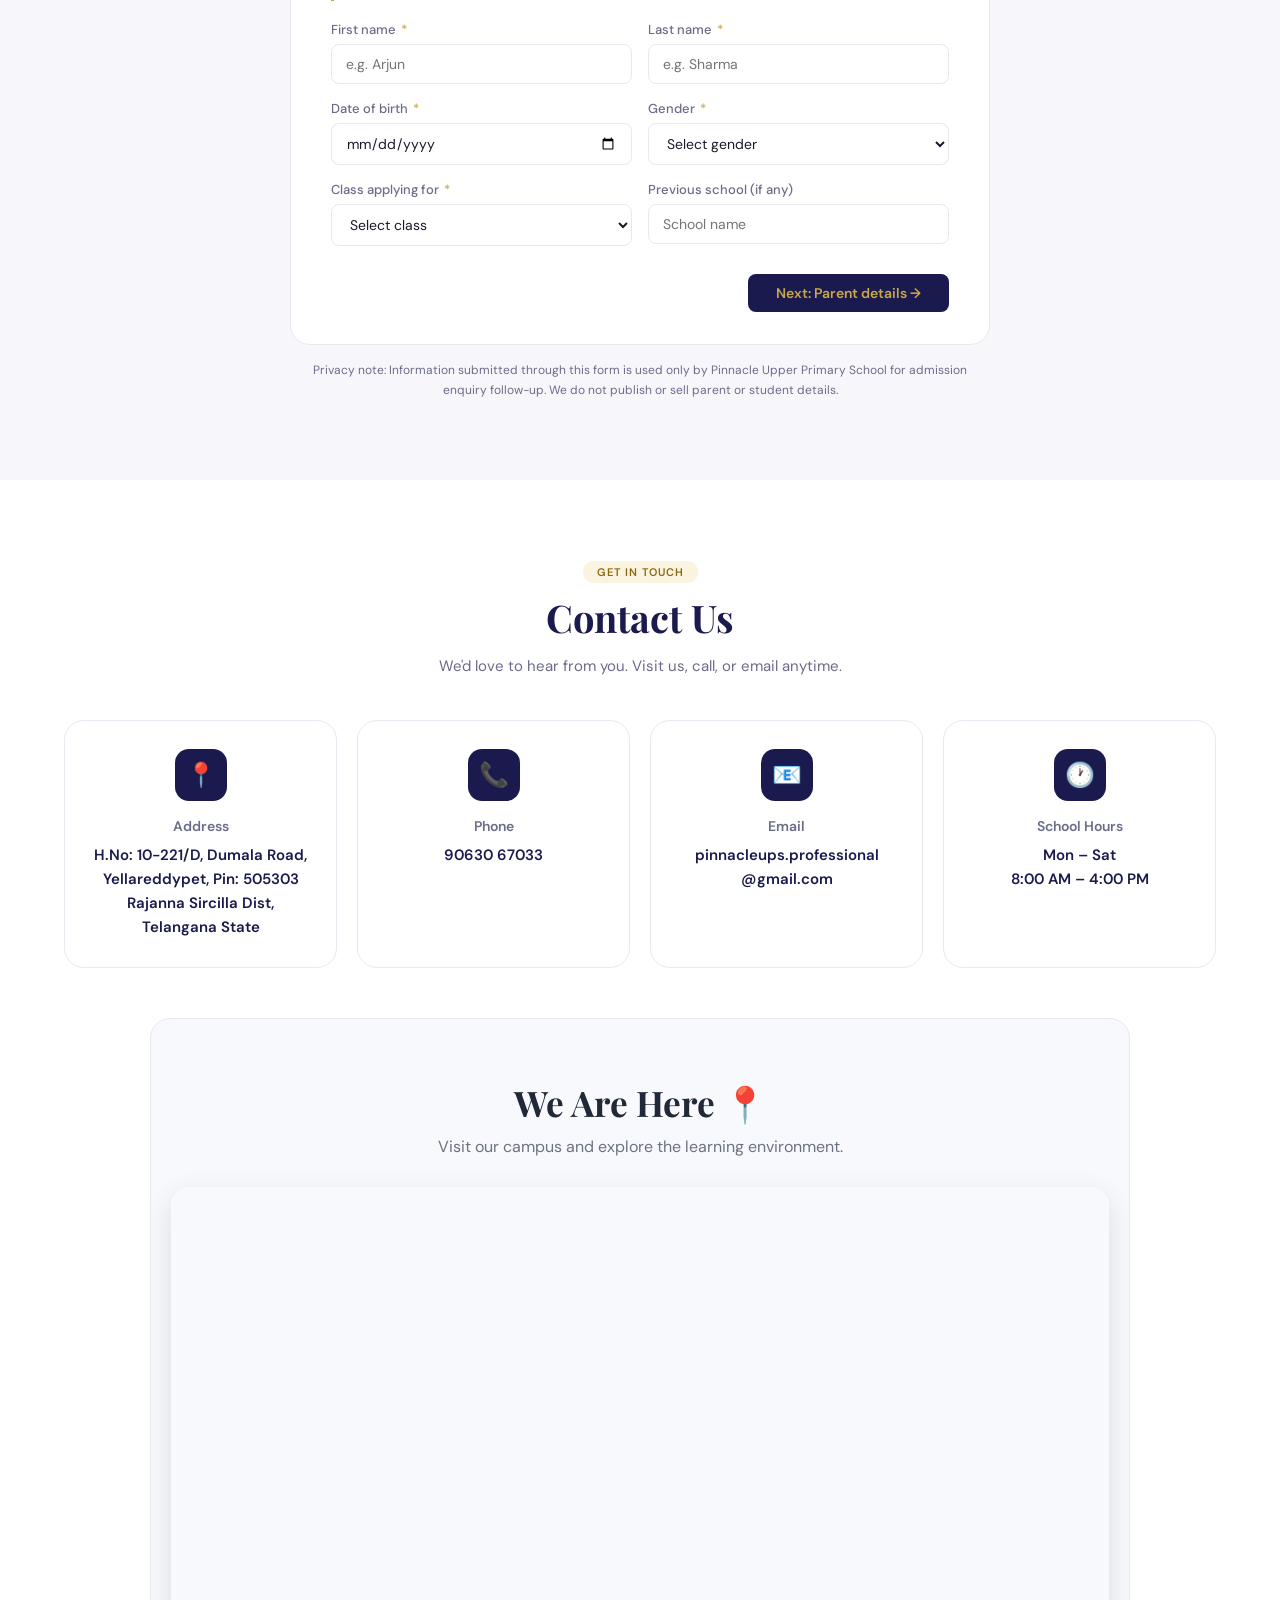
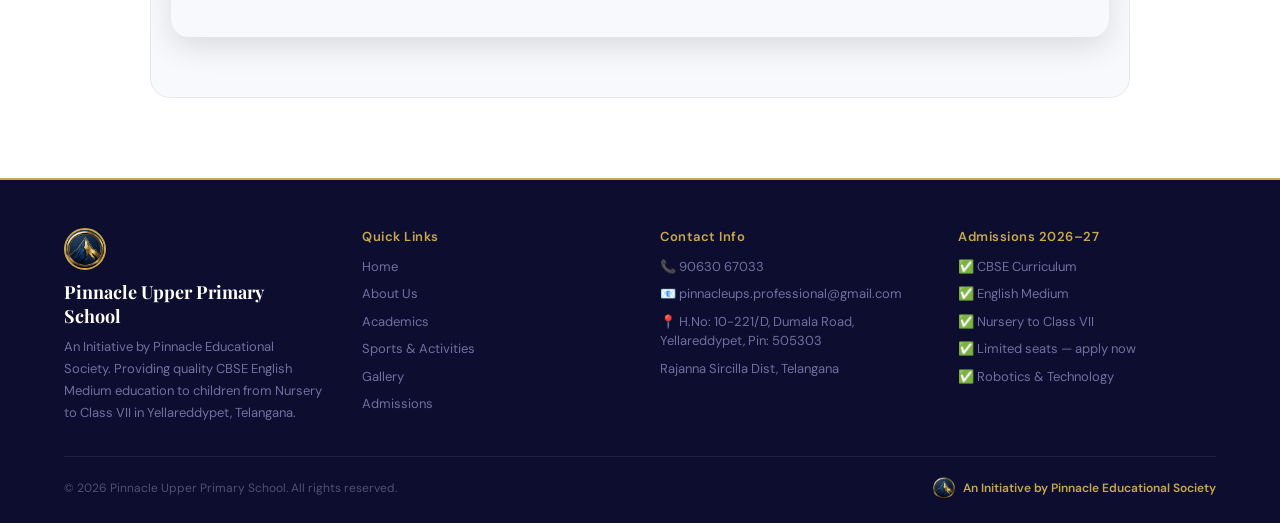
==== commit 065ae5b6: "Update index.html" ====
--- a/index.html
+++ b/index.html
@@ -2386,7 +2386,7 @@
         <li><a href="#sports">Sports</a></li>
         <li><a href="#gallery">Gallery</a></li>
         <li><a href="#principal">Leadership</a></li>
-        <li><a href="/erp">School Portal</a></li>
+        <li><a href="/erp/">School Portal</a></li>
         <li><a href="#contact">Contact</a></li>
       </ul>
       <a href="#admissions" class="nav-cta">Apply Now</a>
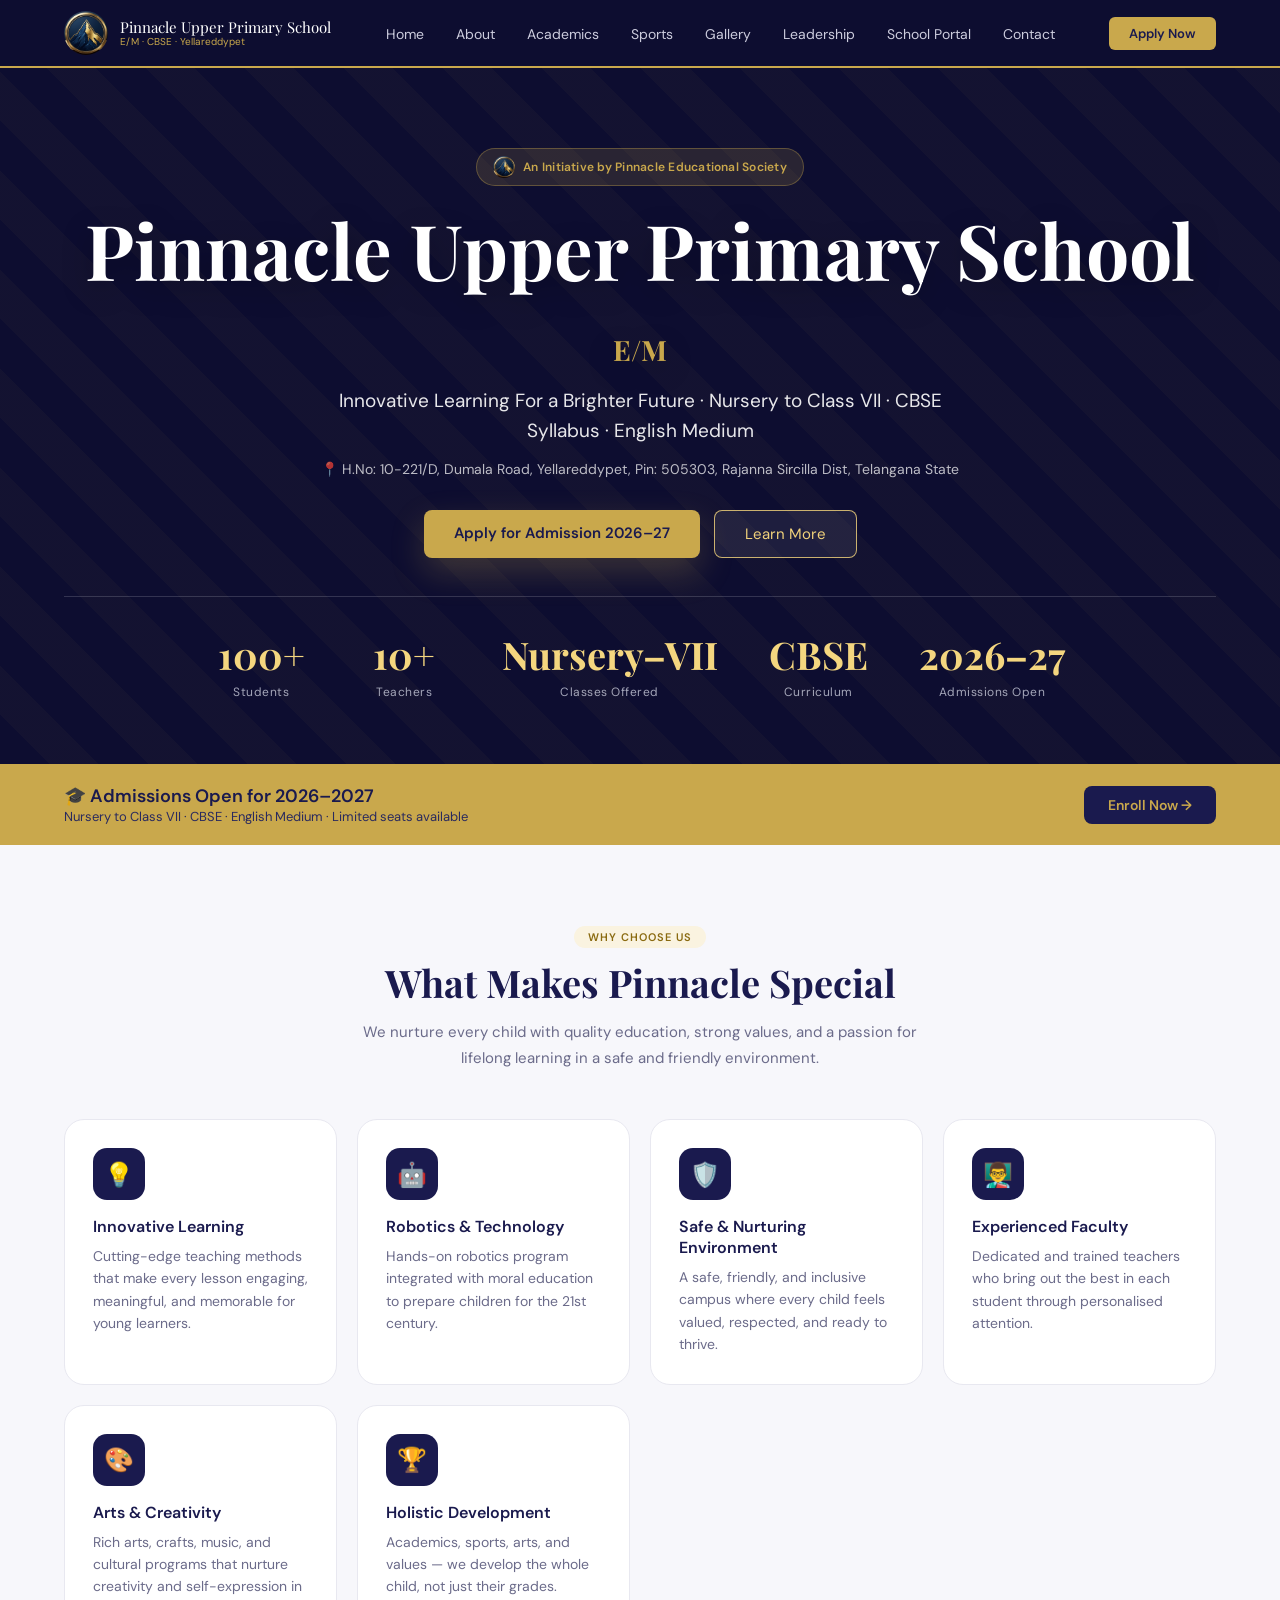
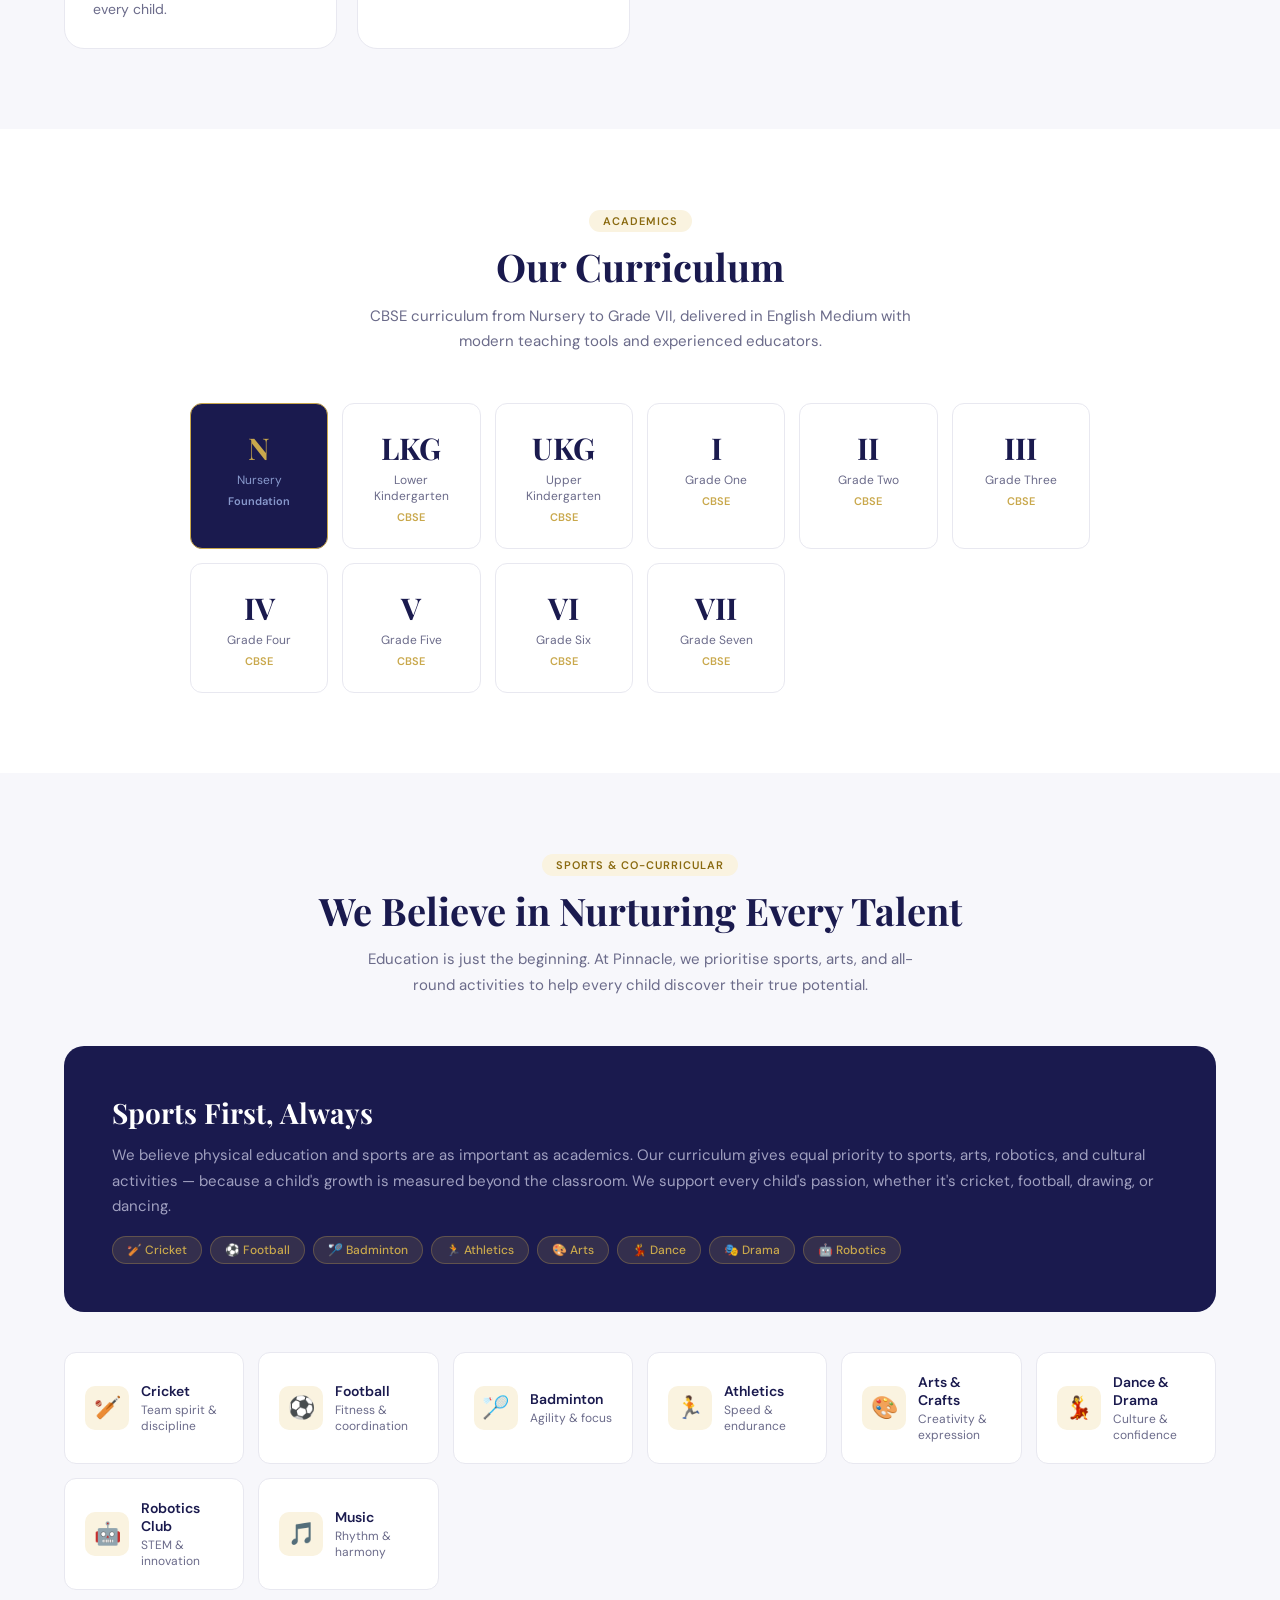
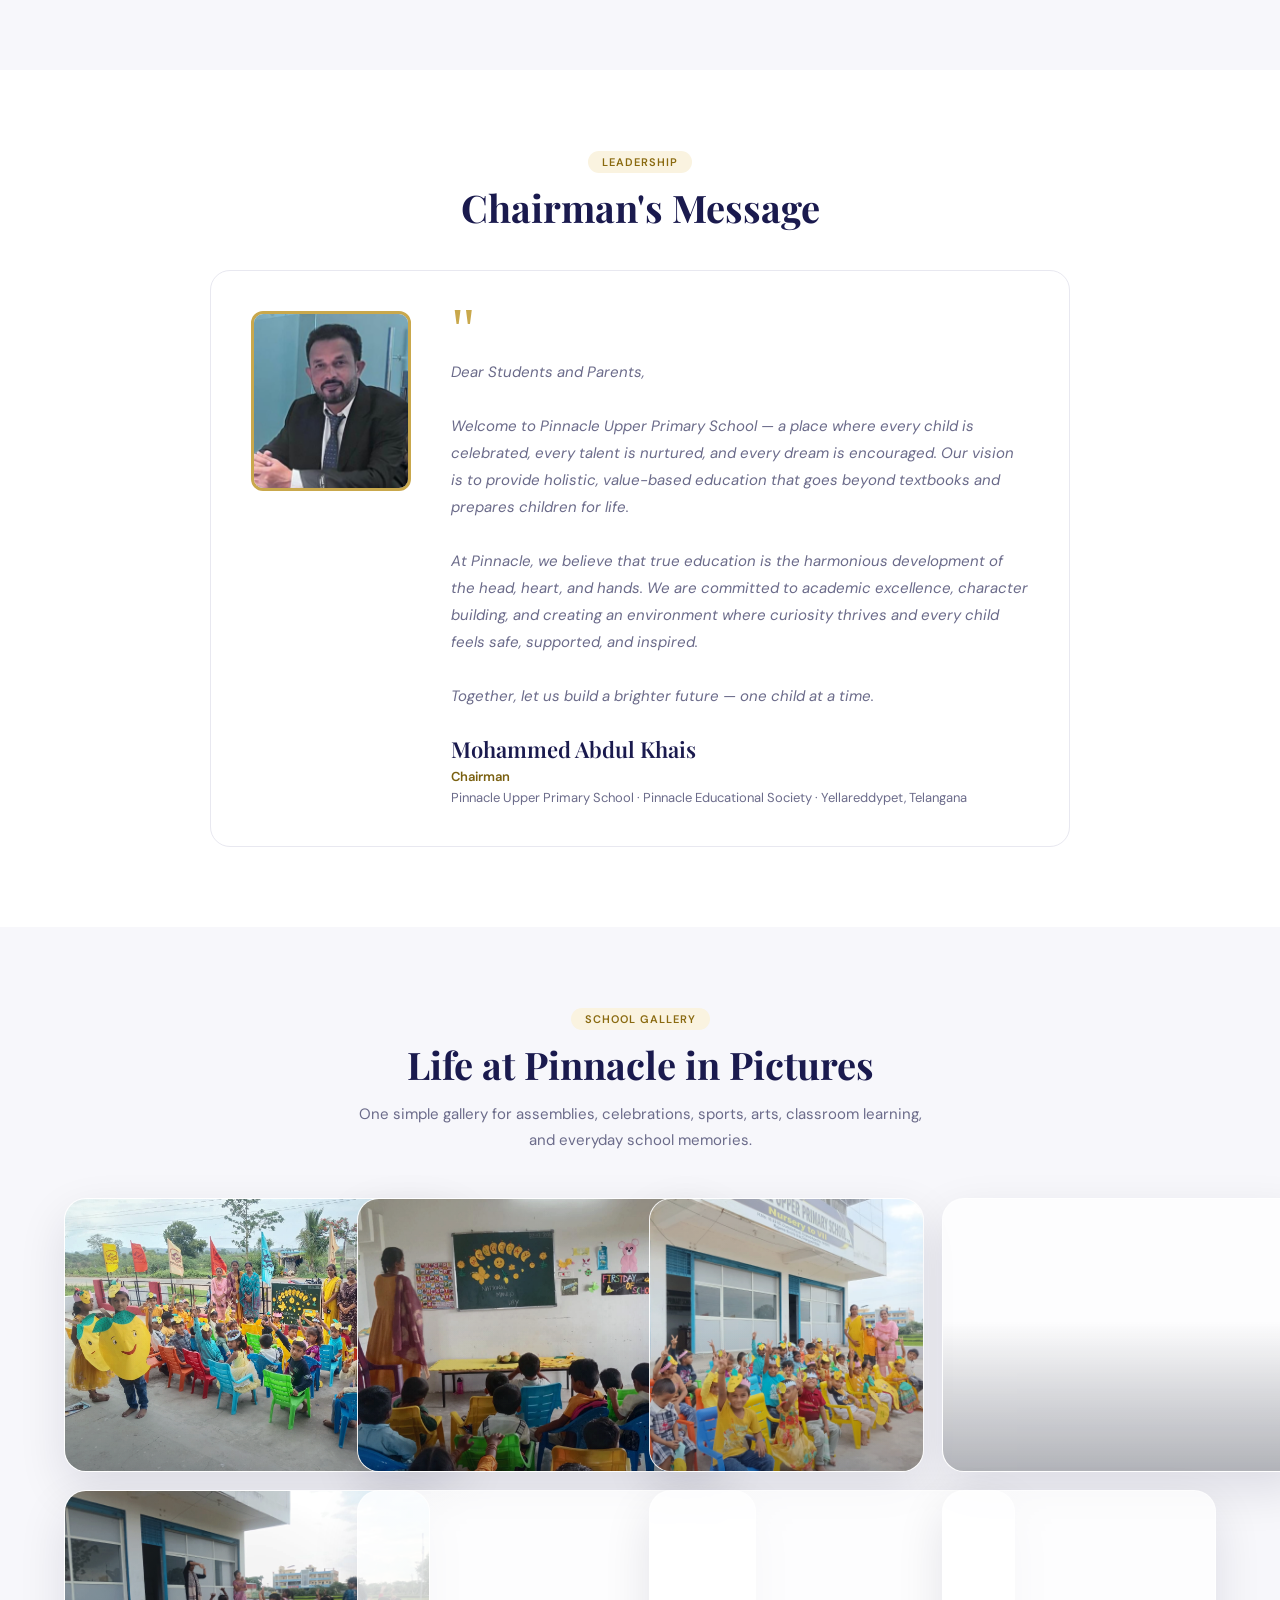
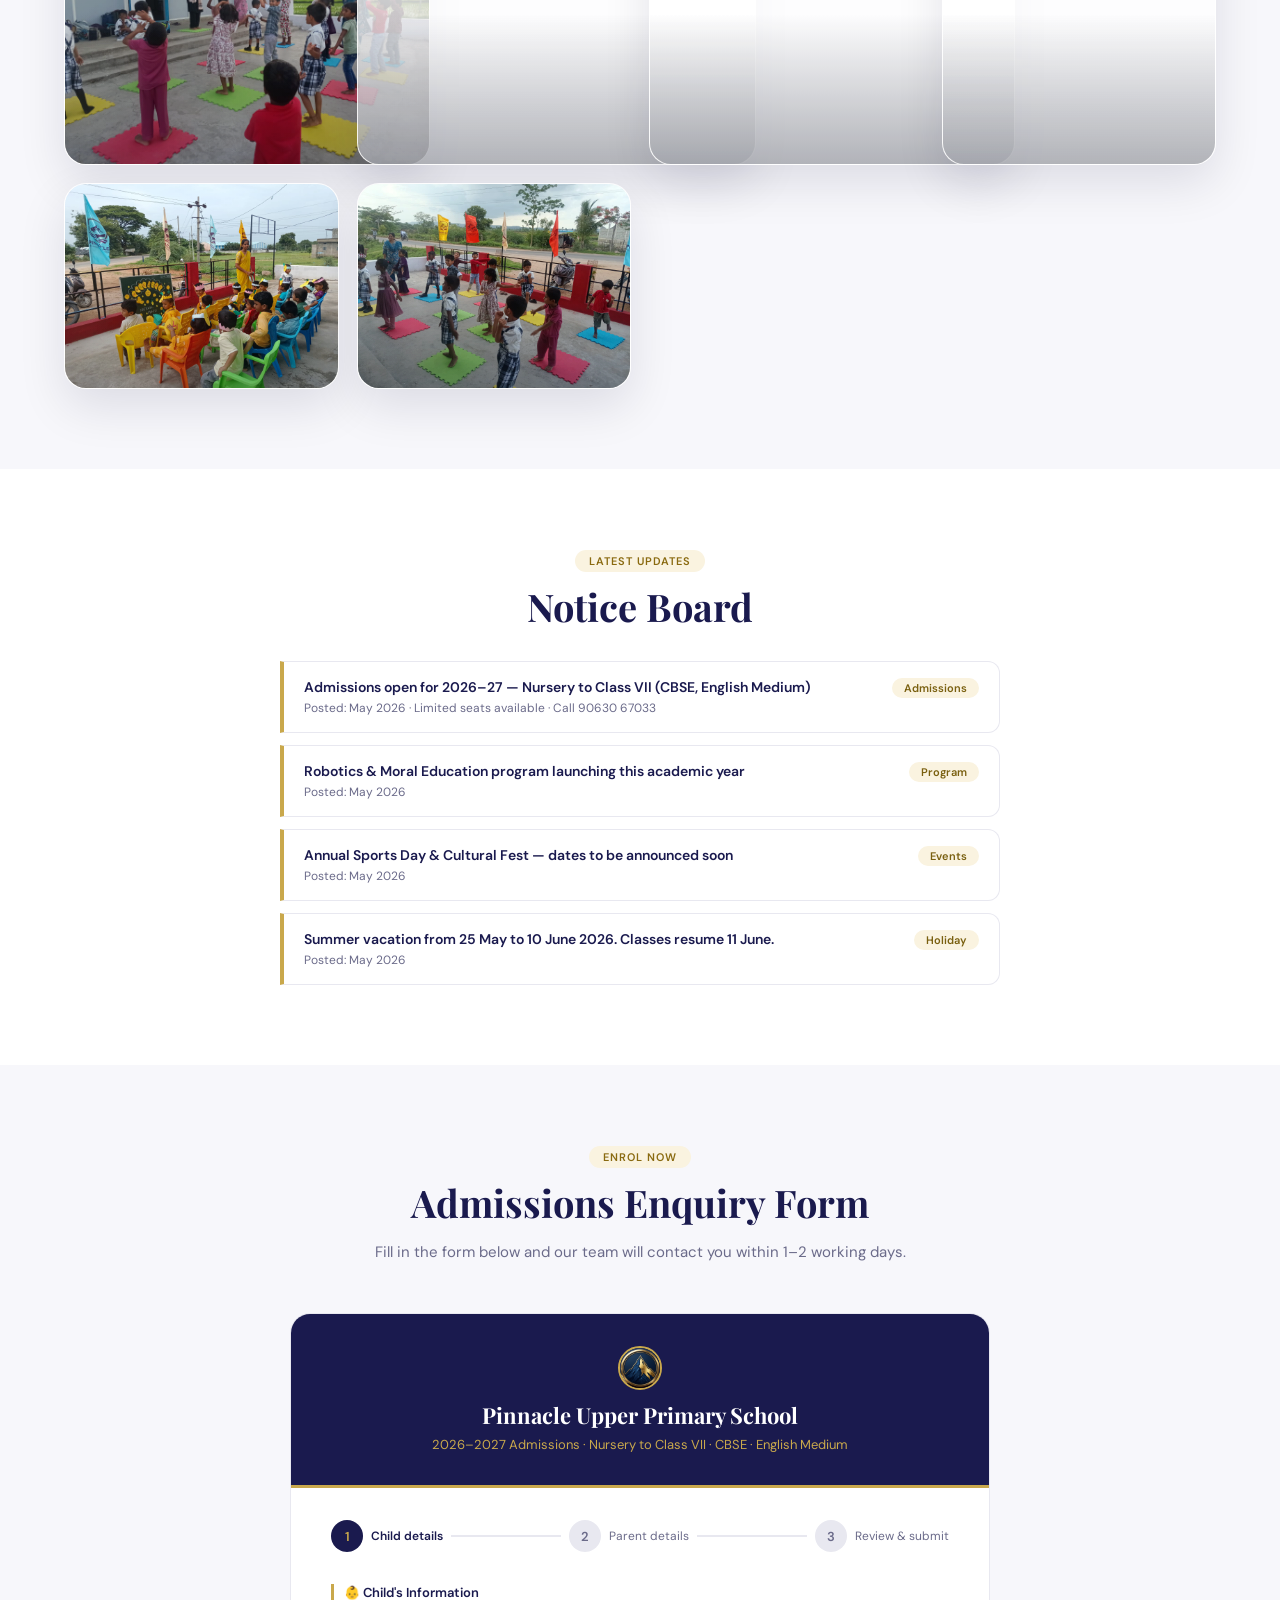
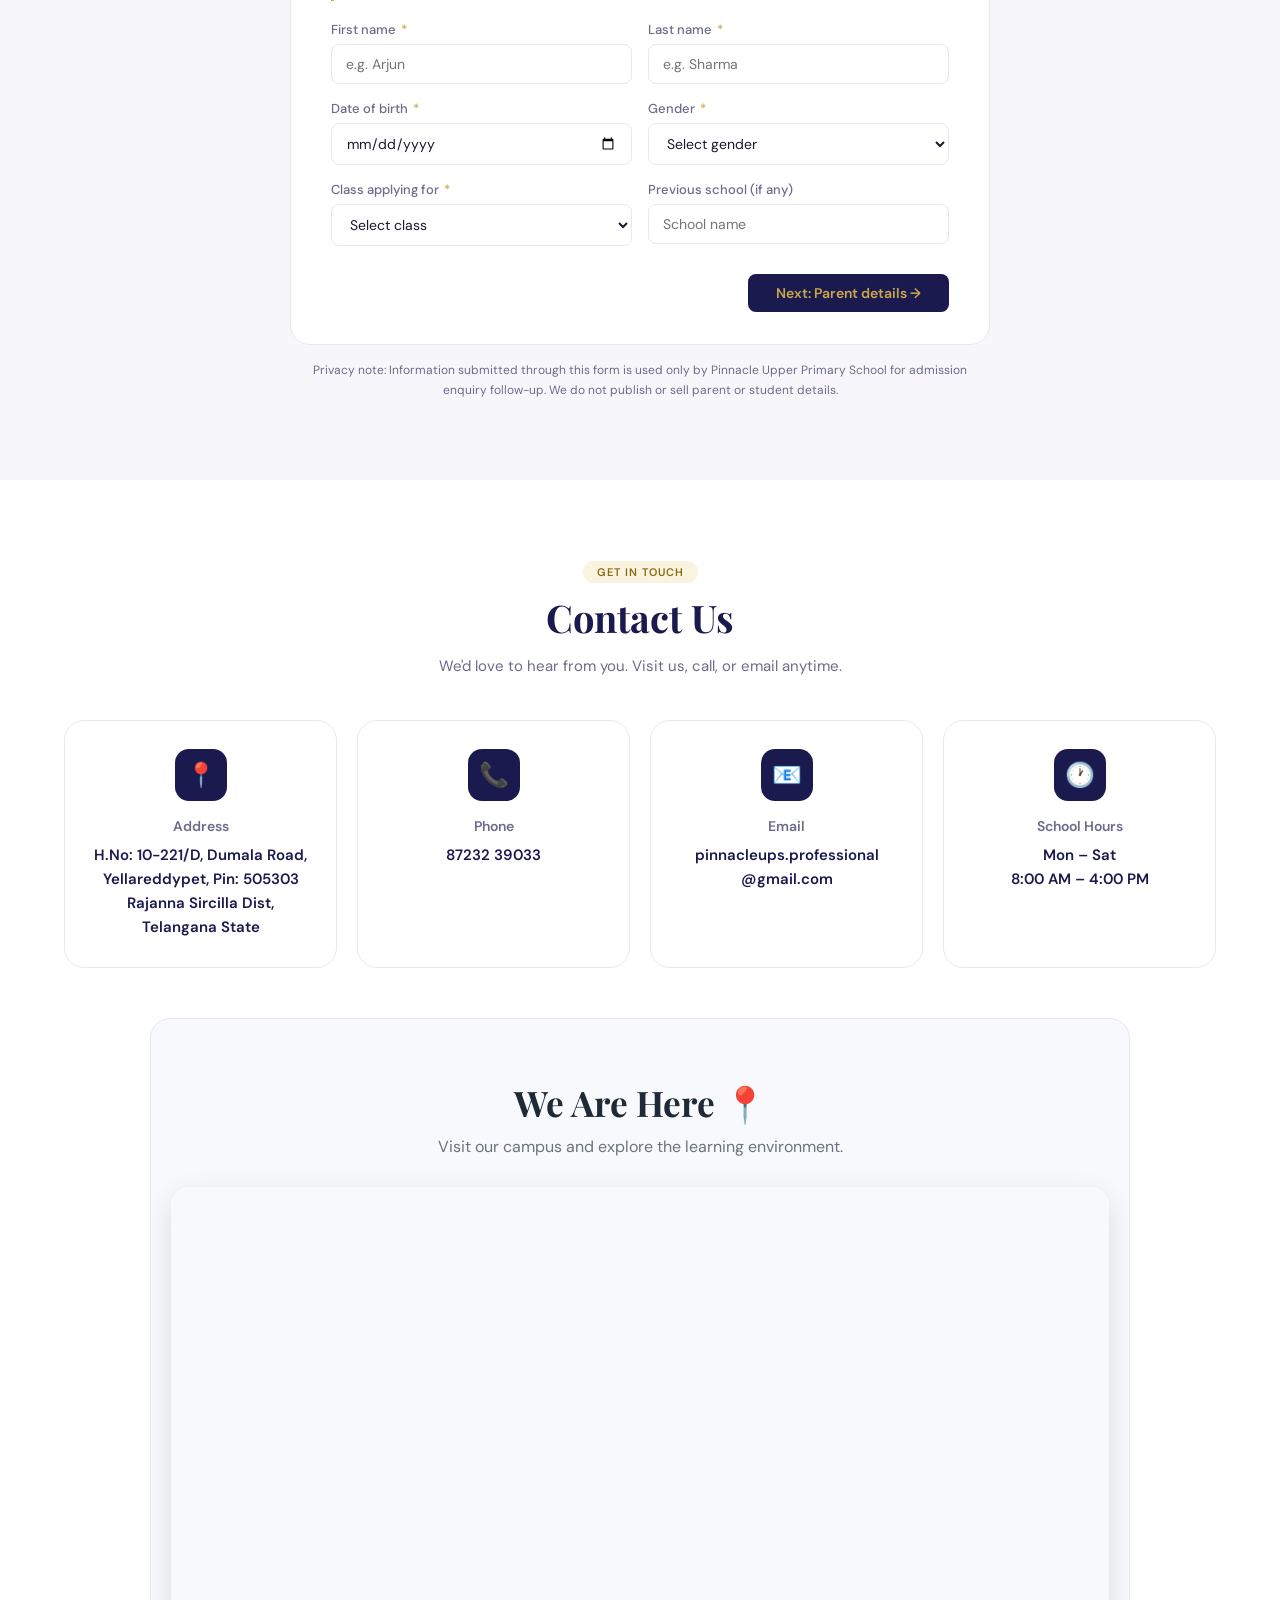
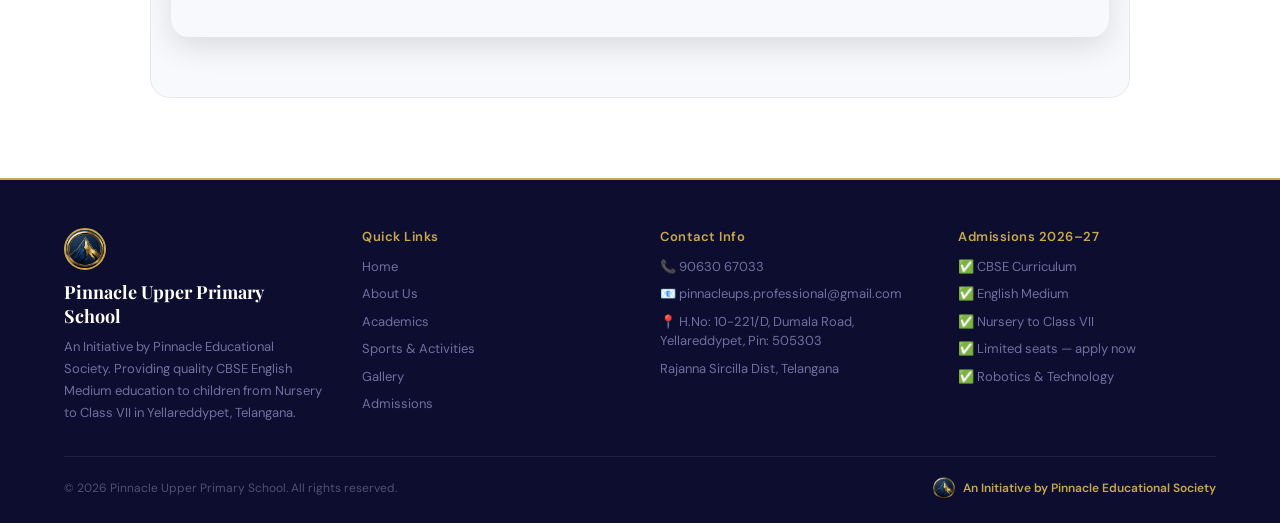
==== commit 8601094c: "Update index.html" ====
--- a/index.html
+++ b/index.html
@@ -47,7 +47,7 @@
           "postalCode": "505303",
           "addressCountry": "IN"
         },
-        "telephone": "+91-9063067033",
+        "telephone": "+91-8723239033",
         "email": "pinnacleups.professional@gmail.com"
       }
     </script>
@@ -3227,7 +3227,7 @@
           <div class="contact-card">
             <div class="contact-card-icon">📞</div>
             <h4>Phone</h4>
-            <p>90630 67033</p>
+            <p>87232 39033</p>
           </div>
           <div class="contact-card">
             <div class="contact-card-icon">📧</div>
